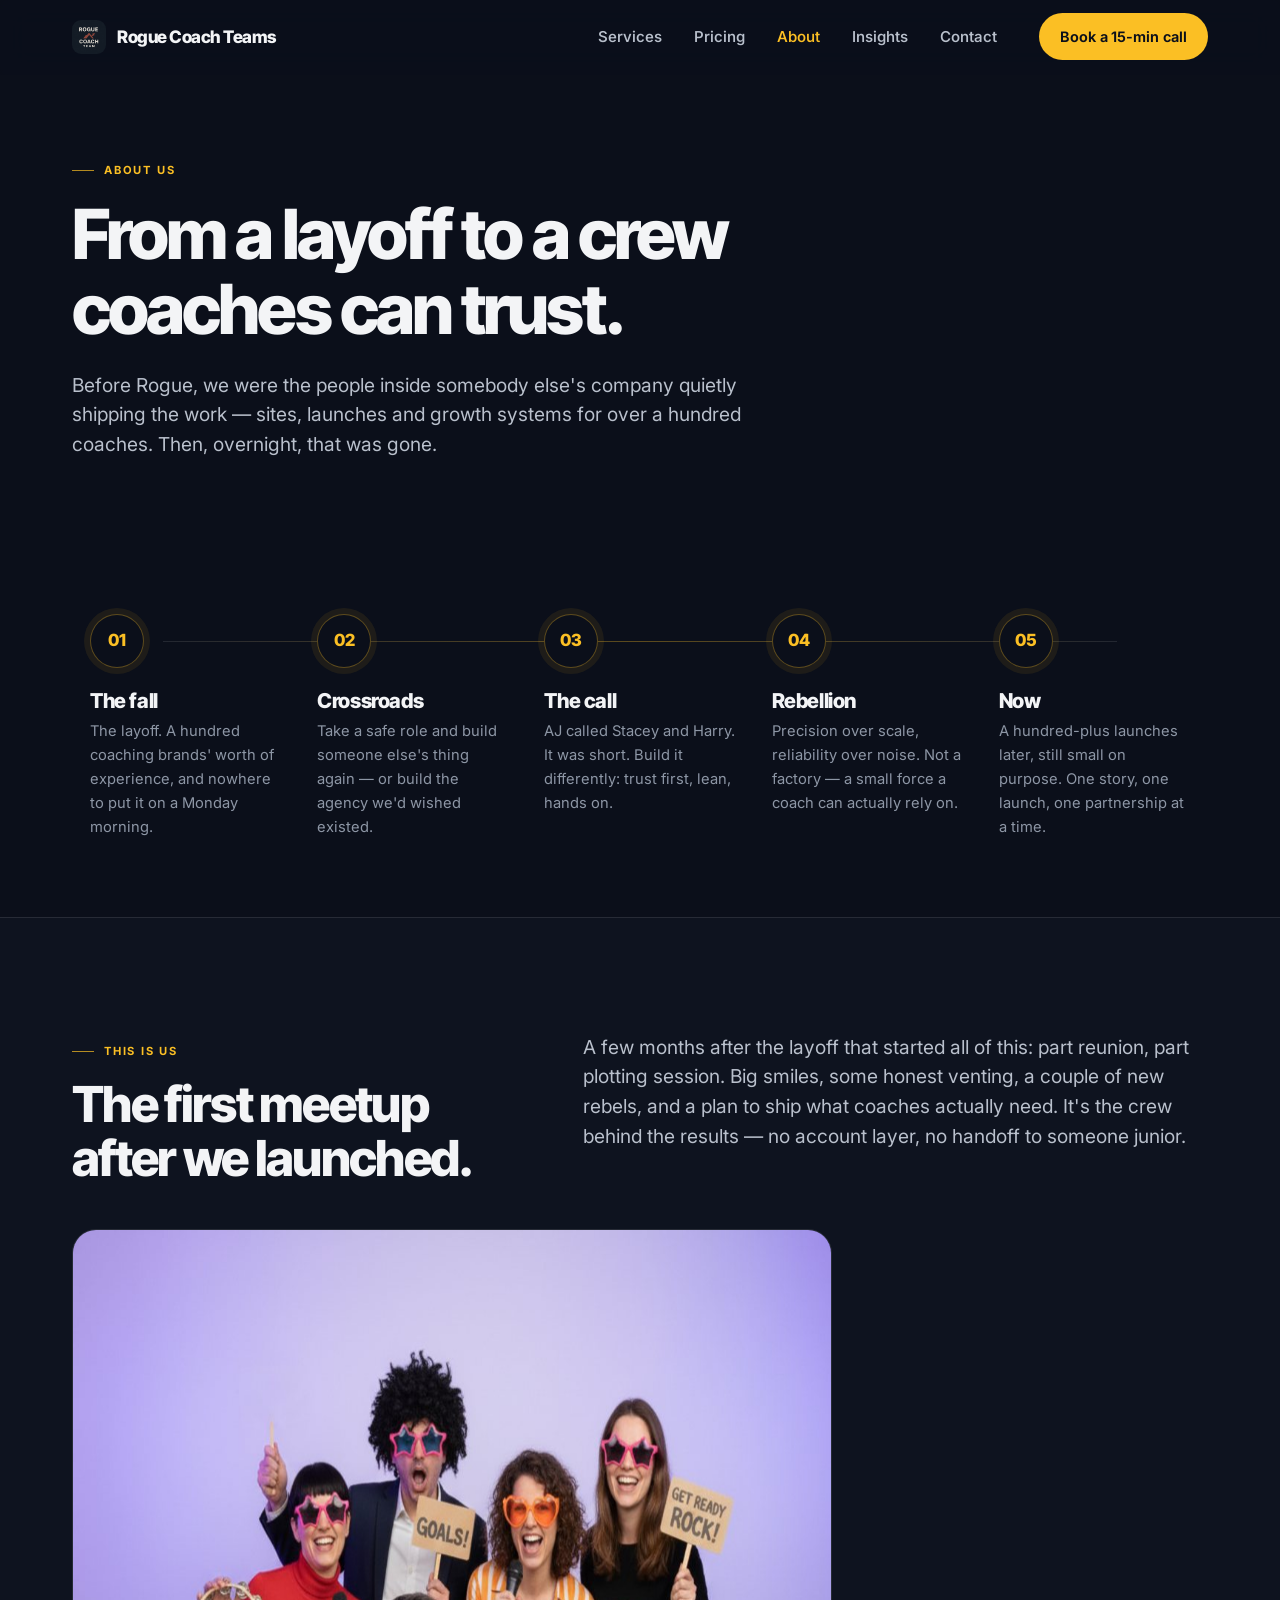
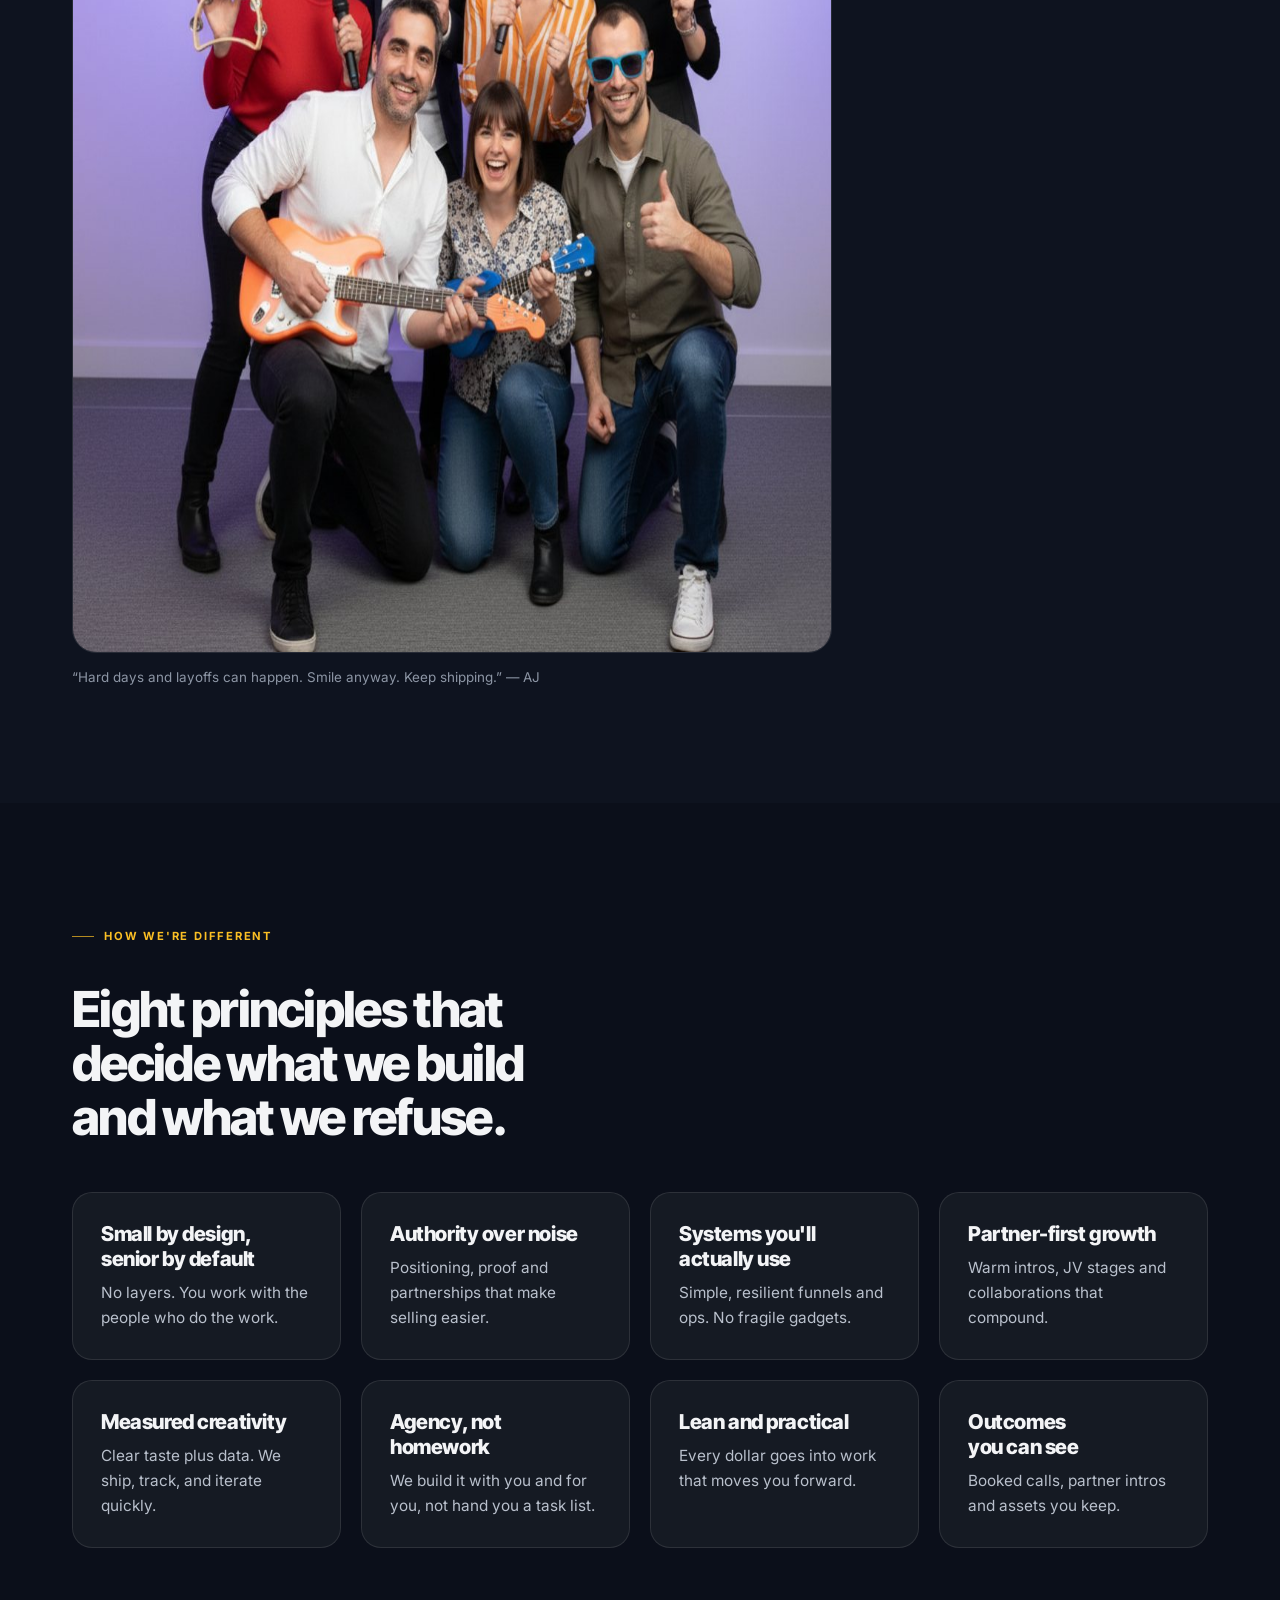
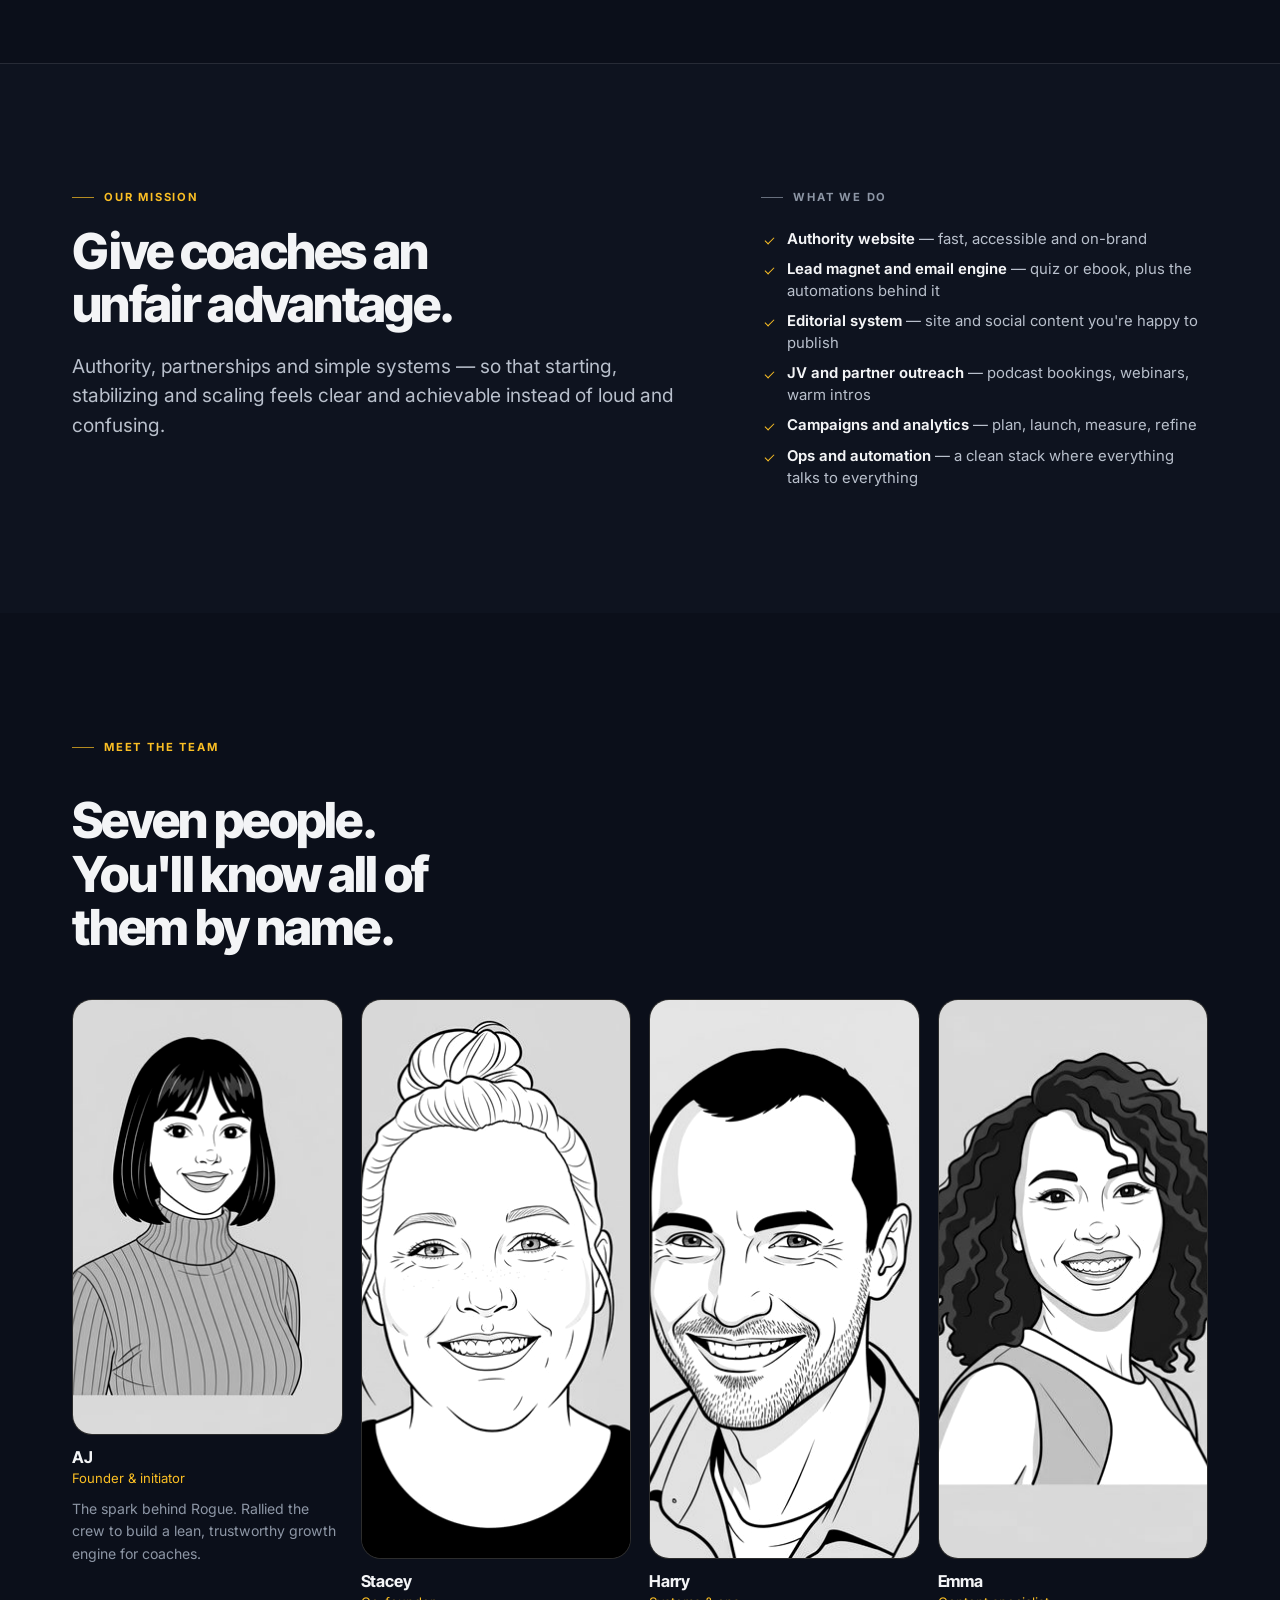
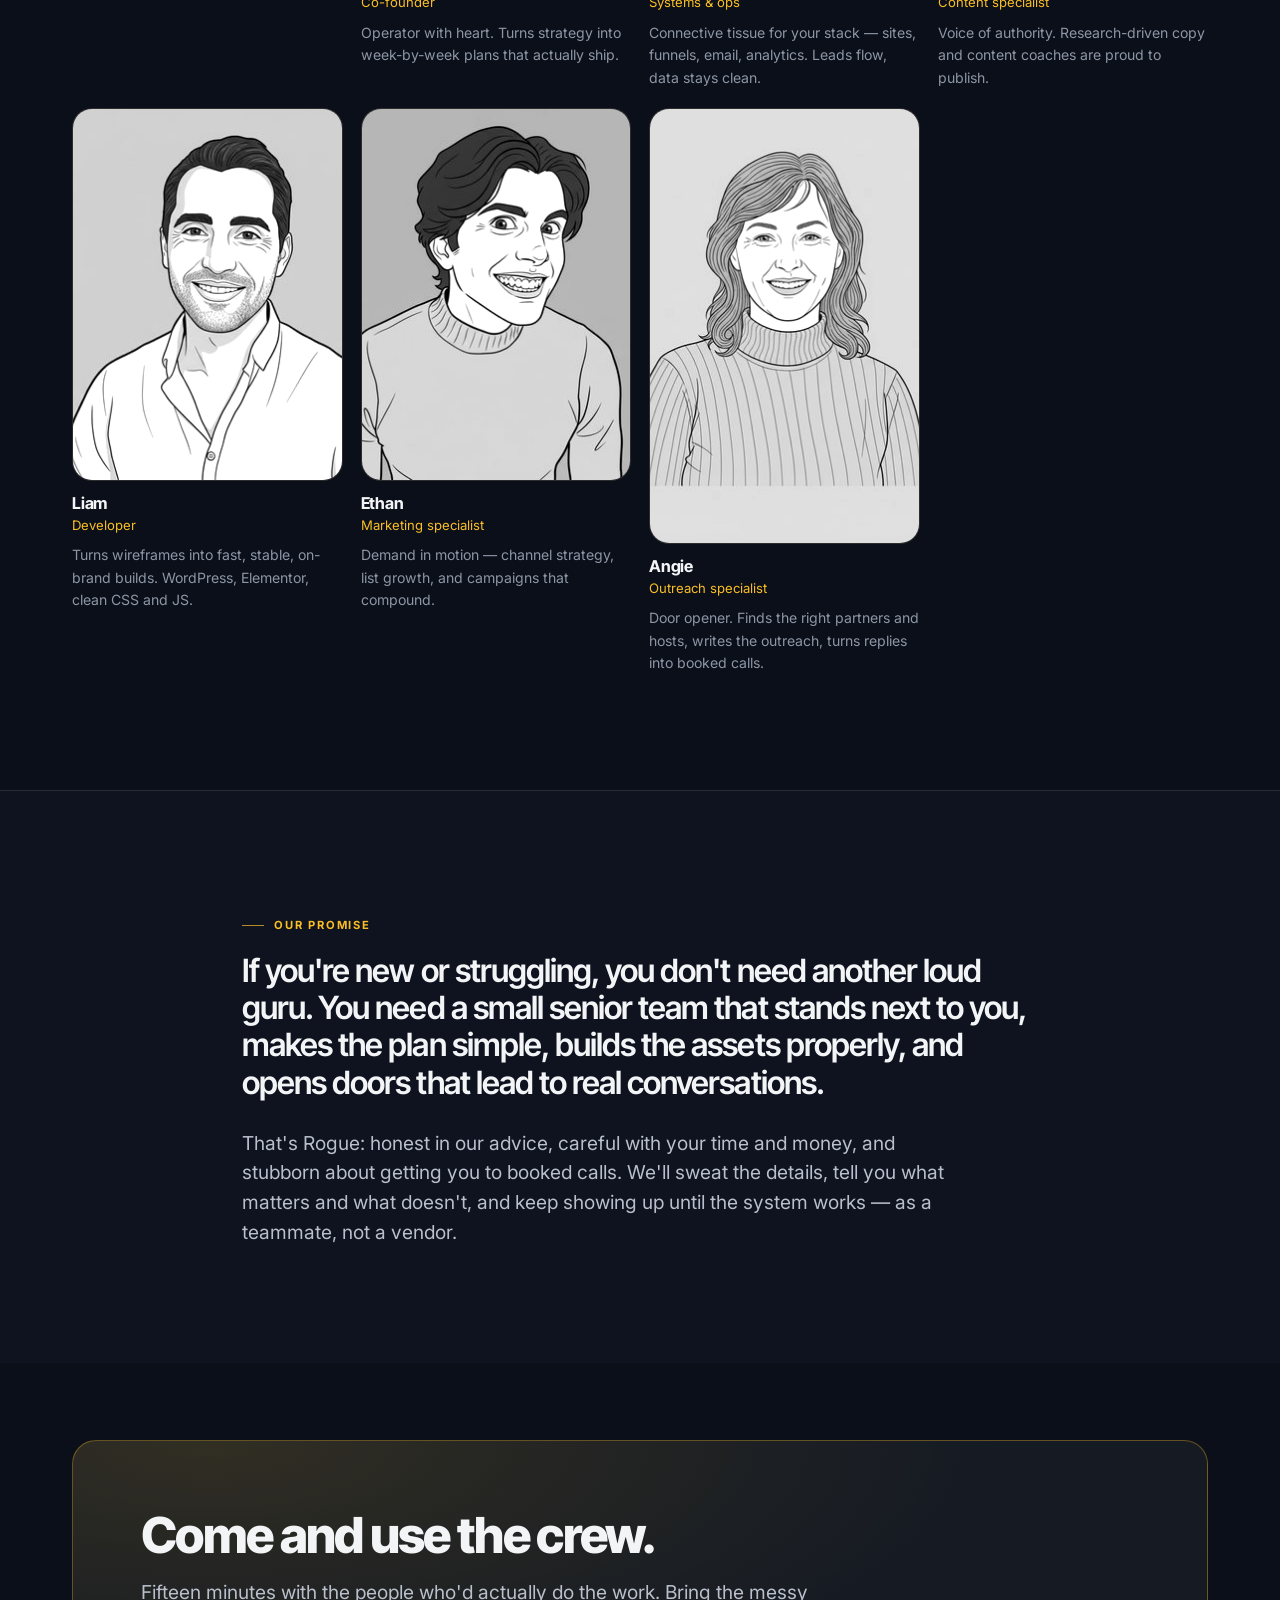
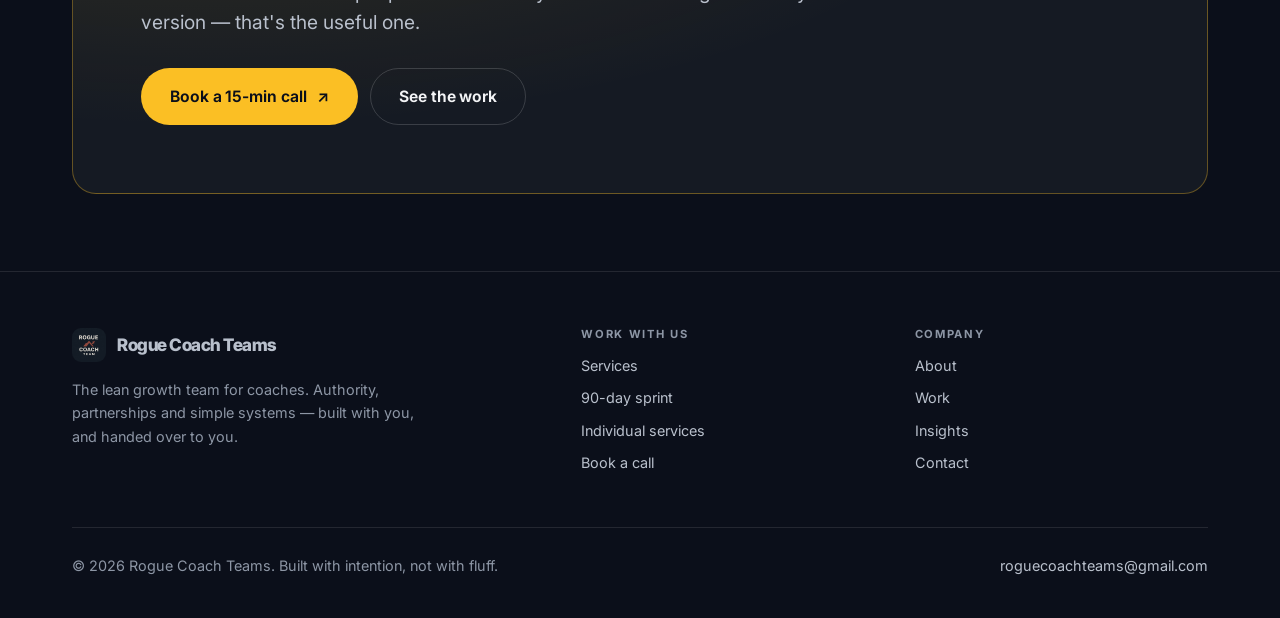
==== about.html @ 7d1ce24f "Rebuild roguecoachteams.com as a static site Hand-written HTML/CSS/vanilla JS, no build step. Follow" ====
<!doctype html>
<html lang="en">
<head>
<meta charset="utf-8">
<meta name="viewport" content="width=device-width, initial-scale=1">
<title>About — Rogue Coach Teams</title>
<meta name="description" content="A layoff, a phone call, and a decision to build the agency we wished existed: small by design, senior by default, and paid to get coaches to booked calls.">
<link rel="canonical" href="https://roguecoachteams.com/about.html">
<meta property="og:title" content="About — Rogue Coach Teams">
<meta property="og:description" content="Small by design, senior by default. The crew behind 100+ coaching brands, and why we started.">
<meta property="og:type" content="website">
<link rel="icon" href="assets/img/logo.png">
<link rel="preconnect" href="https://fonts.googleapis.com">
<link rel="preconnect" href="https://fonts.gstatic.com" crossorigin>
<link href="https://fonts.googleapis.com/css2?family=Inter+Tight:wght@600;700;800&family=Inter:wght@400;500;600;700&display=swap" rel="stylesheet">
<link rel="stylesheet" href="assets/css/site.css">
<script>
(function(d){d.className+=' js';setTimeout(function(){
  if(!document.body||!document.body.classList.contains('is-ready'))
    d.className=d.className.replace(' js','');},2500);})(document.documentElement);
</script>
</head>
<body>
<a class="skip" href="#main">Skip to content</a>

<header class="hdr">
  <div class="wrap hdr__in">
    <a class="brand" href="index.html"><img src="assets/img/logo.png" alt="" width="34" height="34">Rogue Coach Teams</a>
    <nav class="nav" aria-label="Primary">
      <a href="services.html">Services</a>
      <a href="pricing.html">Pricing</a>
      <a href="about.html">About</a>
      <a href="insights.html">Insights</a>
      <a href="contact.html">Contact</a>
    </nav>
    <a class="btn btn--sm" href="https://calendly.com/roguecoachteams/rebel-strategy-call">Book a 15-min call</a>
    <button class="burger" type="button" aria-expanded="false" aria-controls="drawer" aria-label="Menu"><span></span></button>
  </div>
</header>

<nav class="drawer" id="drawer" aria-label="Mobile">
  <a href="services.html">Services</a>
  <a href="pricing.html">Pricing</a>
  <a href="about.html">About</a>
  <a href="insights.html">Insights</a>
  <a href="contact.html">Contact</a>
  <a class="btn" href="https://calendly.com/roguecoachteams/rebel-strategy-call">Book a 15-min call</a>
</nav>

<main id="main">

  <section class="band band--tight">
    <div class="wrap">
      <p class="label lift" style="--d:60ms">About us</p>
      <h1 class="lift" style="--d:140ms;max-width:16ch">From a layoff to a crew coaches can trust.</h1>
      <p class="lede lift" style="--d:240ms;margin-top:24px">
        Before Rogue, we were the people inside somebody else's company quietly shipping the
        work — sites, launches and growth systems for over a hundred coaches. Then, overnight,
        that was gone.
      </p>
    </div>
  </section>

  <!-- The story is a real sequence, so it earns its numbering. -->
  <section class="band band--tight">
    <div class="wrap">
      <div class="engine">
        <div class="step">
          <div class="step__pin">01</div>
          <h3>The fall</h3>
          <p>The layoff. A hundred coaching brands' worth of experience, and nowhere to put it on a Monday morning.</p>
        </div>
        <div class="step">
          <div class="step__pin">02</div>
          <h3>Crossroads</h3>
          <p>Take a safe role and build someone else's thing again — or build the agency we'd wished existed.</p>
        </div>
        <div class="step">
          <div class="step__pin">03</div>
          <h3>The call</h3>
          <p>AJ called Stacey and Harry. It was short. Build it differently: trust first, lean, hands on.</p>
        </div>
        <div class="step">
          <div class="step__pin">04</div>
          <h3>Rebellion</h3>
          <p>Precision over scale, reliability over noise. Not a factory — a small force a coach can actually rely on.</p>
        </div>
        <div class="step">
          <div class="step__pin">05</div>
          <h3>Now</h3>
          <p>A hundred-plus launches later, still small on purpose. One story, one launch, one partnership at a time.</p>
        </div>
      </div>
    </div>
  </section>

  <section class="band band--alt band--edge">
    <div class="wrap">
      <div class="split split--5-7 split--top">
        <div class="rise">
          <p class="label">This is us</p>
          <h2>The first meetup after we launched.</h2>
        </div>
        <p class="lede rise" style="--d:80ms">
          A few months after the layoff that started all of this: part reunion, part plotting
          session. Big smiles, some honest venting, a couple of new rebels, and a plan to ship
          what coaches actually need. It's the crew behind the results — no account layer, no
          handoff to someone junior.
        </p>
      </div>
      <figure class="rise" style="margin:44px 0 0">
        <img src="assets/img/crew.jpg" alt="The Rogue Coach Teams crew at their first meetup, in costume and mid-laugh" loading="lazy" width="1024" height="1024" style="width:100%;max-width:760px;border-radius:var(--r-lg);border:1px solid var(--line)">
        <figcaption class="tiny" style="margin-top:14px">“Hard days and layoffs can happen. Smile anyway. Keep shipping.” — AJ</figcaption>
      </figure>
    </div>
  </section>

  <section class="band">
    <div class="wrap">
      <div class="stack" style="max-width:46ch;margin-bottom:48px">
        <p class="label">How we're different</p>
        <h2>Eight principles that decide what we build and what we refuse.</h2>
      </div>
      <div class="grid rise">
        <div class="card"><h3>Small by design, senior by default</h3><p>No layers. You work with the people who do the work.</p></div>
        <div class="card"><h3>Authority over noise</h3><p>Positioning, proof and partnerships that make selling easier.</p></div>
        <div class="card"><h3>Systems you'll actually use</h3><p>Simple, resilient funnels and ops. No fragile gadgets.</p></div>
        <div class="card"><h3>Partner-first growth</h3><p>Warm intros, JV stages and collaborations that compound.</p></div>
        <div class="card"><h3>Measured creativity</h3><p>Clear taste plus data. We ship, track, and iterate quickly.</p></div>
        <div class="card"><h3>Agency, not homework</h3><p>We build it with you and for you, not hand you a task list.</p></div>
        <div class="card"><h3>Lean and practical</h3><p>Every dollar goes into work that moves you forward.</p></div>
        <div class="card"><h3>Outcomes you can see</h3><p>Booked calls, partner intros and assets you keep.</p></div>
      </div>
    </div>
  </section>

  <section class="band band--alt band--edge">
    <div class="wrap">
      <div class="split split--7-5 split--top">
        <div class="rise">
          <p class="label">Our mission</p>
          <h2 style="margin-bottom:20px">Give coaches an unfair advantage.</h2>
          <p class="lede">
            Authority, partnerships and simple systems — so that starting, stabilizing and
            scaling feels clear and achievable instead of loud and confusing.
          </p>
        </div>
        <div class="rise" style="--d:80ms">
          <p class="label label--mute">What we do</p>
          <ul class="ticks" style="margin-top:4px">
            <li><strong>Authority website</strong> — fast, accessible and on-brand</li>
            <li><strong>Lead magnet and email engine</strong> — quiz or ebook, plus the automations behind it</li>
            <li><strong>Editorial system</strong> — site and social content you're happy to publish</li>
            <li><strong>JV and partner outreach</strong> — podcast bookings, webinars, warm intros</li>
            <li><strong>Campaigns and analytics</strong> — plan, launch, measure, refine</li>
            <li><strong>Ops and automation</strong> — a clean stack where everything talks to everything</li>
          </ul>
        </div>
      </div>
    </div>
  </section>

  <section class="band">
    <div class="wrap">
      <div class="stack" style="max-width:44ch;margin-bottom:44px">
        <p class="label">Meet the team</p>
        <h2>Seven people. You'll know all of them by name.</h2>
      </div>
      <div class="crew rise">
        <div class="person">
          <img src="assets/img/team-aj.jpg" alt="AJ" loading="lazy" width="560" height="436">
          <h4>AJ</h4><span>Founder &amp; initiator</span>
          <p>The spark behind Rogue. Rallied the crew to build a lean, trustworthy growth engine for coaches.</p>
        </div>
        <div class="person">
          <img src="assets/img/team-stacey.jpg" alt="Stacey" loading="lazy" width="560" height="560">
          <h4>Stacey</h4><span>Co-founder</span>
          <p>Operator with heart. Turns strategy into week-by-week plans that actually ship.</p>
        </div>
        <div class="person">
          <img src="assets/img/team-harry.jpg" alt="Harry" loading="lazy" width="560" height="560">
          <h4>Harry</h4><span>Systems &amp; ops</span>
          <p>Connective tissue for your stack — sites, funnels, email, analytics. Leads flow, data stays clean.</p>
        </div>
        <div class="person">
          <img src="assets/img/team-emma.jpg" alt="Emma" loading="lazy" width="560" height="560">
          <h4>Emma</h4><span>Content specialist</span>
          <p>Voice of authority. Research-driven copy and content coaches are proud to publish.</p>
        </div>
        <div class="person">
          <img src="assets/img/team-liam.jpg" alt="Liam" loading="lazy" width="560" height="373">
          <h4>Liam</h4><span>Developer</span>
          <p>Turns wireframes into fast, stable, on-brand builds. WordPress, Elementor, clean CSS and JS.</p>
        </div>
        <div class="person">
          <img src="assets/img/team-ethan.jpg" alt="Ethan" loading="lazy" width="560" height="373">
          <h4>Ethan</h4><span>Marketing specialist</span>
          <p>Demand in motion — channel strategy, list growth, and campaigns that compound.</p>
        </div>
        <div class="person">
          <img src="assets/img/team-angie.jpg" alt="Angie" loading="lazy" width="560" height="436">
          <h4>Angie</h4><span>Outreach specialist</span>
          <p>Door opener. Finds the right partners and hosts, writes the outreach, turns replies into booked calls.</p>
        </div>
      </div>
    </div>
  </section>

  <section class="band band--alt band--edge">
    <div class="wrap wrap--narrow">
      <p class="label">Our promise</p>
      <p class="pull" style="font-size:clamp(1.4rem,2.6vw,2rem);font-weight:600">
        If you're new or struggling, you don't need another loud guru. You need a small senior
        team that stands next to you, makes the plan simple, builds the assets properly, and
        opens doors that lead to real conversations.
      </p>
      <p class="lede" style="margin-top:28px">
        That's Rogue: honest in our advice, careful with your time and money, and stubborn
        about getting you to booked calls. We'll sweat the details, tell you what matters and
        what doesn't, and keep showing up until the system works — as a teammate, not a vendor.
      </p>
    </div>
  </section>

  <section class="band band--tight">
    <div class="wrap">
      <div class="finale rise">
        <h2>Come and use the crew.</h2>
        <p class="lede">Fifteen minutes with the people who'd actually do the work. Bring the messy version — that's the useful one.</p>
        <div class="hero__cta">
          <a class="btn" href="https://calendly.com/roguecoachteams/rebel-strategy-call">Book a 15-min call <span class="arw" aria-hidden="true">↗</span></a>
          <a class="btn btn--ghost" href="index.html#work">See the work</a>
        </div>
      </div>
    </div>
  </section>

</main>

<footer class="ftr">
  <div class="wrap">
    <div class="ftr__grid">
      <div>
        <a class="brand" href="index.html" style="margin-bottom:16px"><img src="assets/img/logo.png" alt="" width="34" height="34">Rogue Coach Teams</a>
        <p style="max-width:38ch">The lean growth team for coaches. Authority, partnerships and simple systems — built with you, and handed over to you.</p>
      </div>
      <div>
        <h4>Work with us</h4>
        <ul>
          <li><a href="services.html">Services</a></li>
          <li><a href="sprint.html">90-day sprint</a></li>
          <li><a href="pricing.html">Individual services</a></li>
          <li><a href="https://calendly.com/roguecoachteams/rebel-strategy-call">Book a call</a></li>
        </ul>
      </div>
      <div>
        <h4>Company</h4>
        <ul>
          <li><a href="about.html">About</a></li>
          <li><a href="index.html#work">Work</a></li>
          <li><a href="insights.html">Insights</a></li>
          <li><a href="contact.html">Contact</a></li>
        </ul>
      </div>
    </div>
    <div class="ftr__base">
      <span>© 2026 Rogue Coach Teams. Built with intention, not with fluff.</span>
      <a href="mailto:roguecoachteams@gmail.com">roguecoachteams@gmail.com</a>
    </div>
  </div>
</footer>

<script src="assets/js/site.js"></script>
</body>
</html>
---- assets/css/site.css ----
/* ==========================================================================
   Rogue Coach Teams — site.css
   Palette, type and component rules follow Rogue Coach Teams Brand
   Guidelines v1.0 (Midnight/Graphite surfaces, Gold 500 accent, Inter,
   pill buttons, 20-24px radii, soft gold glow instead of hard shadows).

   Section order in this file:
     1. Tokens
     2. Reset + base
     3. Typography
     4. Layout primitives
     5. Buttons + links
     6. Header / nav
     7. Signal line (signature element)
     8. Hero
     9. Sections + components
    10. Footer
    11. Motion
    12. Media queries  <-- always last, so they win
   ========================================================================== */

/* ------------------------------------------------------------------ 1. Tokens */
:root {
  --ink: #0b0f1a;          /* Midnight 900 — base surface */
  --ink-2: #0e131f;        /* alternating band */
  --panel: #151a23;        /* Graphite 800 — cards */
  --panel-2: #1b212d;      /* raised card */
  --gold: #fbbf24;         /* Gold 500 — accent + primary CTA */
  --gold-deep: #e6a400;    /* Gold 600 */
  --paper: #f3f4f6;        /* Slate 100 — near-white text */
  --mute: #b9c0cc;         /* secondary text */
  --faint: #8d96a5;        /* tertiary text, still AA on Midnight */
  --line: rgba(255, 255, 255, 0.10);
  --line-2: rgba(255, 255, 255, 0.16);
  --gold-line: rgba(251, 191, 36, 0.34);
  --gold-wash: rgba(251, 191, 36, 0.08);
  --success: #22c55e;

  --r-sm: 12px;
  --r: 20px;
  --r-lg: 24px;
  --r-pill: 999px;

  --maxw: 1200px;
  --gut: 32px;

  --display: "Inter Tight", "Inter", system-ui, -apple-system, "Segoe UI", sans-serif;
  --body: "Inter", system-ui, -apple-system, "Segoe UI", Arial, sans-serif;

  --ease: cubic-bezier(0.22, 1, 0.36, 1);
  --ease-soft: cubic-bezier(0.4, 0, 0.2, 1);
  --glow: 0 0 0 1px var(--line), 0 24px 60px -30px rgba(251, 191, 36, 0.30);
}

/* ------------------------------------------------------- 2. Reset + base */
*,
*::before,
*::after { box-sizing: border-box; }

html {
  scroll-behavior: smooth;
  /* header is 74px; keep anchored sections clear of it */
  scroll-padding-top: 96px;
  background: var(--ink);
  -webkit-text-size-adjust: 100%;
}

body {
  margin: 0;
  background: var(--ink);
  color: var(--paper);
  font-family: var(--body);
  font-size: 17px;
  line-height: 1.62;
  font-weight: 400;
  overflow-x: hidden;
  -webkit-font-smoothing: antialiased;
  -moz-osx-font-smoothing: grayscale;
}

img,
video { max-width: 100%; display: block; }

[hidden] { display: none !important; }

::selection {
  background: var(--gold);
  color: var(--ink);
}

:focus-visible {
  outline: 3px solid var(--gold);
  outline-offset: 3px;
  border-radius: 4px;
}

.skip {
  position: absolute;
  left: -9999px;
  top: 0;
  z-index: 200;
  background: var(--gold);
  color: var(--ink);
  padding: 12px 20px;
  font-weight: 700;
  border-radius: 0 0 var(--r-sm) 0;
}
.skip:focus { left: 0; }

.sr-only {
  position: absolute;
  width: 1px;
  height: 1px;
  padding: 0;
  margin: -1px;
  overflow: hidden;
  clip: rect(0 0 0 0);
  white-space: nowrap;
  border: 0;
}

/* -------------------------------------------------------- 3. Typography */
h1, h2, h3, h4 {
  font-family: var(--display);
  margin: 0;
  font-weight: 800;
  line-height: 1.08;
  letter-spacing: -0.03em;
  text-wrap: balance;
}

h1 { font-size: clamp(2.5rem, 5.4vw, 4.35rem); letter-spacing: -0.042em; }
h2 { font-size: clamp(2rem, 4vw, 3.1rem); letter-spacing: -0.034em; }
h3 { font-size: clamp(1.15rem, 1.6vw, 1.4rem); letter-spacing: -0.02em; line-height: 1.22; }
h4 { font-size: 1.02rem; letter-spacing: -0.012em; font-weight: 700; }

p { margin: 0 0 1.15em; }
p:last-child { margin-bottom: 0; }

a { color: inherit; }

strong { font-weight: 650; color: var(--paper); }

/* Small caps utility label. Used for section kickers and data labels only —
   never as decoration above every single heading. */
.label {
  font-family: var(--body);
  font-size: 0.7rem;
  font-weight: 700;
  letter-spacing: 0.16em;
  text-transform: uppercase;
  color: var(--gold);
  display: inline-flex;
  align-items: center;
  gap: 10px;
  margin: 0 0 18px;
}
.label::before {
  content: "";
  width: 22px;
  height: 1px;
  background: var(--gold);
  opacity: 0.7;
}
.label--plain::before { display: none; }
.label--mute { color: var(--faint); }
.label--mute::before { background: var(--faint); }

.lede {
  font-size: clamp(1.05rem, 1.5vw, 1.22rem);
  color: var(--mute);
  line-height: 1.55;
  max-width: 60ch;
}

.tiny {
  font-size: 0.84rem;
  color: var(--faint);
  line-height: 1.5;
}

.gold { color: var(--gold); }

/* --------------------------------------------------- 4. Layout primitives */
.wrap {
  width: 100%;
  max-width: var(--maxw);
  margin-inline: auto;
  padding-inline: var(--gut);
}
.wrap--narrow { max-width: 860px; }

.band { padding-block: clamp(72px, 9vw, 128px); position: relative; }
.band--tight { padding-block: clamp(56px, 6vw, 88px); }
.band--alt { background: var(--ink-2); }
.band--edge { border-top: 1px solid var(--line); }

/* Deliberately uneven splits — an even 50/50 everywhere is the tell. */
.split {
  display: grid;
  gap: clamp(32px, 5vw, 72px);
  align-items: center;
}
.split--7-5 { grid-template-columns: 1.4fr 1fr; }
.split--5-7 { grid-template-columns: 1fr 1.4fr; }
.split--top { align-items: start; }

.stack > * + * { margin-top: 20px; }
.stack--lg > * + * { margin-top: 32px; }

.rule {
  height: 1px;
  background: var(--line);
  border: 0;
  margin: 0;
}

/* -------------------------------------------------- 5. Buttons and links */
.btn {
  --btn-bg: var(--gold);
  --btn-fg: var(--ink);
  display: inline-flex;
  align-items: center;
  justify-content: center;
  gap: 10px;
  padding: 15px 28px;
  border-radius: var(--r-pill);
  background: var(--btn-bg);
  color: var(--btn-fg);
  font-family: var(--body);
  font-size: 0.98rem;
  font-weight: 650;
  letter-spacing: -0.005em;
  text-decoration: none;
  border: 1px solid transparent;
  cursor: pointer;
  white-space: nowrap;
  transition: transform 0.35s var(--ease), box-shadow 0.35s var(--ease),
              background-color 0.25s var(--ease-soft), color 0.25s var(--ease-soft);
  will-change: transform;
}

.btn:hover {
  transform: translateY(-2px);
  box-shadow: 0 14px 34px -14px rgba(251, 191, 36, 0.65);
}
.btn:active { transform: translateY(0); }

.btn--ghost {
  --btn-bg: transparent;
  --btn-fg: var(--paper);
  border-color: var(--line-2);
}
.btn--ghost:hover {
  --btn-fg: var(--gold);
  border-color: var(--gold-line);
  box-shadow: 0 14px 34px -18px rgba(251, 191, 36, 0.4);
}

.btn--sm { padding: 11px 20px; font-size: 0.9rem; }
.btn--wide { width: 100%; }

.btn .arw { transition: transform 0.35s var(--ease); }
.btn:hover .arw { transform: translate(3px, -3px); }

/* Quiet inline link with a gold underline that draws on hover */
.tlink {
  display: inline-flex;
  align-items: center;
  gap: 8px;
  color: var(--paper);
  text-decoration: none;
  font-weight: 600;
  padding-bottom: 3px;
  background-image: linear-gradient(var(--gold), var(--gold));
  background-repeat: no-repeat;
  background-position: 0 100%;
  background-size: 0% 2px;
  transition: background-size 0.4s var(--ease), color 0.3s var(--ease-soft);
}
.tlink:hover,
.tlink:focus-visible {
  color: var(--gold);
  background-size: 100% 2px;
}

/* ------------------------------------------------------- 6. Header / nav */
.hdr {
  position: sticky;
  top: 0;
  z-index: 90;
  background: rgba(11, 15, 26, 0.78);
  border-bottom: 1px solid transparent;
  transition: background-color 0.3s var(--ease-soft), border-color 0.3s var(--ease-soft);
}
/* backdrop-filter creates a containing block for fixed children, so the
   mobile drawer is a sibling of .hdr, never a descendant. */
@supports (backdrop-filter: blur(14px)) or (-webkit-backdrop-filter: blur(14px)) {
  .hdr {
    backdrop-filter: blur(14px) saturate(140%);
    -webkit-backdrop-filter: blur(14px) saturate(140%);
  }
}
.hdr.is-stuck {
  background: rgba(11, 15, 26, 0.94);
  border-bottom-color: var(--line);
}

.hdr__in {
  height: 74px;
  display: flex;
  align-items: center;
  gap: 28px;
}

.brand {
  display: inline-flex;
  align-items: center;
  gap: 11px;
  text-decoration: none;
  font-family: var(--display);
  font-weight: 800;
  font-size: 1.08rem;
  letter-spacing: -0.028em;
  color: var(--paper);
  margin-right: auto;
}
.brand img { width: 34px; height: 34px; border-radius: 9px; }

.nav { display: flex; align-items: center; gap: 4px; }
.nav a {
  position: relative;
  padding: 9px 14px;
  border-radius: var(--r-pill);
  text-decoration: none;
  font-size: 0.94rem;
  font-weight: 550;
  color: var(--mute);
  transition: color 0.25s var(--ease-soft), background-color 0.25s var(--ease-soft);
}
.nav a:hover { color: var(--paper); background: rgba(255, 255, 255, 0.05); }
.nav a[aria-current="page"] { color: var(--gold); }

.burger {
  display: none;
  width: 44px;
  height: 44px;
  border: 1px solid var(--line-2);
  border-radius: var(--r-sm);
  background: transparent;
  cursor: pointer;
  padding: 0;
  align-items: center;
  justify-content: center;
}
.burger span {
  display: block;
  width: 18px;
  height: 1.5px;
  background: var(--paper);
  position: relative;
  transition: transform 0.3s var(--ease), opacity 0.2s linear;
}
.burger span::before,
.burger span::after {
  content: "";
  position: absolute;
  left: 0;
  width: 18px;
  height: 1.5px;
  background: var(--paper);
  transition: transform 0.3s var(--ease);
}
.burger span::before { top: -6px; }
.burger span::after { top: 6px; }
.burger[aria-expanded="true"] span { background: transparent; }
.burger[aria-expanded="true"] span::before { transform: translateY(6px) rotate(45deg); }
.burger[aria-expanded="true"] span::after { transform: translateY(-6px) rotate(-45deg); }

.drawer {
  position: fixed;
  inset: 74px 0 auto 0;
  background: var(--ink);
  border-bottom: 1px solid var(--line);
  padding: 12px var(--gut) 28px;
  z-index: 89;
  display: none;
  flex-direction: column;
  gap: 2px;
}
.drawer.is-open { display: flex; }
.drawer a {
  padding: 15px 4px;
  text-decoration: none;
  font-family: var(--display);
  font-size: 1.35rem;
  font-weight: 700;
  letter-spacing: -0.025em;
  border-bottom: 1px solid var(--line);
}
.drawer .btn { margin-top: 20px; }

/* ------------------------------- 7. Signal line — the signature element */
/* A coach's visibility over time: flat and silent on the left, finding a
   rhythm, then climbing. It draws itself once, in the hero and again as a
   divider before the closing CTA. Nothing else on the page animates a path. */
.signal { display: block; width: 100%; height: auto; overflow: visible; }
.signal__path {
  fill: none;
  stroke: var(--gold);
  stroke-width: 2;
  stroke-linecap: round;
  stroke-linejoin: round;
}
.signal__flat {
  fill: none;
  stroke: var(--faint);
  stroke-width: 1.5;
  stroke-linecap: round;
  stroke-dasharray: 3 7;
  opacity: 0.55;
}
.signal__dot {
  fill: var(--gold);
  opacity: 0;
  transform-box: fill-box;
  transform-origin: center;
}
.signal__caps {
  display: flex;
  justify-content: space-between;
  gap: 16px;
  margin-top: 10px;
  font-size: 0.7rem;
  font-weight: 700;
  letter-spacing: 0.16em;
  text-transform: uppercase;
  color: var(--faint);
}
.signal__caps .gold { color: var(--gold); }
.signal__cap {
  font-family: var(--body);
  font-size: 11px;
  font-weight: 700;
  letter-spacing: 0.15em;
  text-transform: uppercase;
  fill: var(--faint);
}
.signal__cap--gold { fill: var(--gold); }

/* Draw-on. .is-live is added by JS when the element scrolls into view. */
.signal__path {
  stroke-dasharray: var(--len, 1200);
  stroke-dashoffset: var(--len, 1200);
}
.signal.is-live .signal__path {
  animation: draw 1.9s var(--ease) forwards;
}
.signal.is-live .signal__dot {
  animation: pop 0.5s var(--ease) 1.6s forwards;
}
@keyframes draw { to { stroke-dashoffset: 0; } }
@keyframes pop {
  from { opacity: 0; transform: scale(0.2); }
  to   { opacity: 1; transform: scale(1); }
}

/* ------------------------------------------------------------- 8. Hero */
.hero {
  position: relative;
  padding-top: clamp(56px, 8vw, 104px);
  padding-bottom: 0;
  overflow: hidden;
}
/* one soft gold bloom, low and off-centre — not a centred radial wash */
.hero::before {
  content: "";
  position: absolute;
  top: -10%;
  left: 52%;
  width: 900px;
  height: 900px;
  background: radial-gradient(circle, rgba(251, 191, 36, 0.10) 0%, transparent 62%);
  pointer-events: none;
  z-index: 0;
}
.hero .wrap { position: relative; z-index: 1; }

.hero__grid {
  display: grid;
  grid-template-columns: 1.25fr 0.95fr;
  gap: clamp(32px, 5vw, 64px);
  align-items: end;
}

.hero h1 { margin-bottom: 22px; }
.hero h1 .quiet {
  color: var(--faint);
  display: block;
}

.hero__lede { max-width: 46ch; margin-bottom: 30px; }

.hero__cta {
  display: flex;
  flex-wrap: wrap;
  gap: 12px;
  align-items: center;
}

.hero__signal {
  margin-top: clamp(44px, 6vw, 76px);
  padding-bottom: clamp(40px, 5vw, 64px);
}

/* Metric row — mono-ish numerals, hairline separators, no card chrome */
.metrics {
  display: grid;
  grid-template-columns: repeat(3, minmax(0, 1fr));
  gap: 0;
  border-top: 1px solid var(--line);
}
.metric {
  padding: 22px 26px 22px 0;
  border-right: 1px solid var(--line);
}
.metric:last-child { border-right: 0; }
.metric__n {
  font-family: var(--display);
  font-size: clamp(1.9rem, 3vw, 2.5rem);
  font-weight: 800;
  letter-spacing: -0.035em;
  line-height: 1;
  color: var(--paper);
  font-variant-numeric: tabular-nums;
}
.metric__l {
  margin-top: 8px;
  font-size: 0.86rem;
  color: var(--faint);
  line-height: 1.4;
}

/* ------------------------------------------- 9. Sections and components */

/* --- Video card (Maria) --- */
.vidcard {
  position: relative;
  border-radius: var(--r-lg);
  overflow: hidden;
  background: var(--panel);
  border: 1px solid var(--line);
  box-shadow: var(--glow);
}
.vidcard video,
.vidcard img { width: 100%; aspect-ratio: 16 / 9; object-fit: cover; }
.vidcard__play {
  position: absolute;
  inset: 0;
  display: grid;
  place-items: center;
  background: linear-gradient(to top, rgba(11, 15, 26, 0.72), rgba(11, 15, 26, 0.12));
  border: 0;
  cursor: pointer;
  color: var(--paper);
  font-family: var(--body);
  padding: 0;
  transition: background-color 0.3s var(--ease-soft);
}
.vidcard__play:hover { background: rgba(11, 15, 26, 0.42); }
.vidcard__ring {
  width: 74px;
  height: 74px;
  border-radius: 50%;
  background: var(--gold);
  color: var(--ink);
  display: grid;
  place-items: center;
  transition: transform 0.4s var(--ease);
  box-shadow: 0 12px 40px -12px rgba(251, 191, 36, 0.8);
}
.vidcard__play:hover .vidcard__ring { transform: scale(1.08); }
.vidcard__meta {
  position: absolute;
  left: 0;
  right: 0;
  bottom: 0;
  padding: 18px 22px;
  display: flex;
  align-items: baseline;
  gap: 10px;
  flex-wrap: wrap;
  pointer-events: none;
}
.vidcard__who { font-weight: 700; font-size: 0.98rem; }
.vidcard__what { font-size: 0.86rem; color: var(--mute); }

/* --- Pull quote --- */
.pull {
  font-family: var(--display);
  font-size: clamp(1.7rem, 3.4vw, 2.7rem);
  font-weight: 700;
  line-height: 1.16;
  letter-spacing: -0.03em;
  margin: 0;
  text-wrap: pretty;
}
.pull em {
  font-style: normal;
  color: var(--gold);
}
.pull__by {
  margin-top: 26px;
  display: flex;
  align-items: center;
  gap: 12px;
  font-size: 0.92rem;
  color: var(--faint);
}
.pull__by b { color: var(--paper); font-weight: 650; }

/* --- Cards --- */
.card {
  background: var(--panel);
  border: 1px solid var(--line);
  border-radius: var(--r);
  padding: 28px;
  transition: transform 0.4s var(--ease), border-color 0.3s var(--ease-soft),
              box-shadow 0.4s var(--ease);
}
.card:hover {
  transform: translateY(-4px);
  border-color: var(--gold-line);
  box-shadow: 0 30px 60px -40px rgba(251, 191, 36, 0.55);
}
.card h3 { margin-bottom: 10px; }
.card p { color: var(--mute); font-size: 0.96rem; }

.grid {
  display: grid;
  gap: 20px;
  grid-template-columns: repeat(auto-fit, minmax(260px, 1fr));
}
.grid--2 { grid-template-columns: repeat(2, minmax(0, 1fr)); }
.grid--4 { grid-template-columns: repeat(4, minmax(0, 1fr)); }

/* --- The engine: a real sequence, so it is numbered and connected --- */
.engine {
  display: grid;
  grid-template-columns: repeat(5, minmax(0, 1fr));
  gap: 0;
  counter-reset: step;
  position: relative;
}
.engine::before {
  content: "";
  position: absolute;
  top: 27px;
  left: 8%;
  right: 8%;
  height: 1px;
  background: linear-gradient(90deg, var(--line), var(--gold-line), var(--line));
}
.step {
  position: relative;
  padding: 0 18px;
  counter-increment: step;
}
.step__pin {
  width: 54px;
  height: 54px;
  border-radius: 50%;
  background: var(--ink);
  border: 1px solid var(--line-2);
  display: grid;
  place-items: center;
  font-family: var(--display);
  font-weight: 800;
  font-size: 1.05rem;
  color: var(--faint);
  position: relative;
  z-index: 1;
  transition: border-color 0.35s var(--ease-soft), color 0.35s var(--ease-soft),
              box-shadow 0.35s var(--ease);
}
.step:hover .step__pin,
.step.is-in .step__pin {
  color: var(--gold);
  border-color: var(--gold-line);
  box-shadow: 0 0 0 6px var(--gold-wash);
}
.step h3 { margin: 20px 0 8px; }
.step p { color: var(--faint); font-size: 0.92rem; }

/* --- Work mosaic: real client sites, deliberately uneven --- */
.mosaic {
  display: grid;
  grid-template-columns: repeat(6, 1fr);
  gap: 18px;
}
.shot {
  position: relative;
  border-radius: var(--r);
  overflow: hidden;
  border: 1px solid var(--line);
  background: var(--panel);
  transition: transform 0.5s var(--ease), border-color 0.35s var(--ease-soft);
}
.shot:hover { transform: translateY(-5px); border-color: var(--gold-line); }
.shot img {
  width: 100%;
  height: 100%;
  object-fit: cover;
  object-position: top center;
  transition: transform 0.7s var(--ease);
}
.shot:hover img { transform: scale(1.03); }
.shot--a { grid-column: span 4; aspect-ratio: 16 / 10; }
.shot--b { grid-column: span 2; aspect-ratio: 3 / 4; }
.shot--c { grid-column: span 2; aspect-ratio: 4 / 3; }
.shot--d { grid-column: span 2; aspect-ratio: 4 / 3; }
.shot--e { grid-column: span 2; aspect-ratio: 4 / 3; }
.shot__tag {
  position: absolute;
  left: 14px;
  bottom: 14px;
  background: rgba(11, 15, 26, 0.84);
  border: 1px solid var(--line);
  border-radius: var(--r-pill);
  padding: 6px 14px;
  font-size: 0.78rem;
  font-weight: 600;
  letter-spacing: 0.01em;
}

/* --- Before / after --- */
.ba { display: grid; grid-template-columns: 1fr 1fr; gap: 18px; }
.ba figure { margin: 0; }
/* Both sources are full-page screenshots of very different heights, so the
   frames are fixed and the crop is pinned to the top of each page. */
.ba img {
  width: 100%;
  border-radius: var(--r-sm);
  border: 1px solid var(--line);
  aspect-ratio: 3 / 4;
  object-fit: cover;
  object-position: top center;
}
.ba figcaption {
  margin-top: 10px;
  font-size: 0.78rem;
  font-weight: 700;
  letter-spacing: 0.14em;
  text-transform: uppercase;
  color: var(--faint);
}
.ba figure:last-child figcaption { color: var(--gold); }

/* --- Pricing --- */
.tiers {
  display: grid;
  grid-template-columns: repeat(3, minmax(0, 1fr));
  gap: 20px;
  align-items: start;
}
.tier {
  background: var(--panel);
  border: 1px solid var(--line);
  border-radius: var(--r-lg);
  padding: 32px 28px;
  display: flex;
  flex-direction: column;
  height: 100%;
  transition: transform 0.4s var(--ease), border-color 0.3s var(--ease-soft),
              box-shadow 0.4s var(--ease);
}
.tier:hover { transform: translateY(-4px); box-shadow: 0 30px 70px -45px rgba(251, 191, 36, 0.5); }
.tier--feat {
  background: var(--panel-2);
  border-color: var(--gold-line);
  box-shadow: 0 30px 80px -50px rgba(251, 191, 36, 0.75);
}
.tier__top {
  display: flex;
  align-items: baseline;
  justify-content: space-between;
  gap: 12px;
  margin-bottom: 4px;
}
.tier__flag {
  font-size: 0.68rem;
  font-weight: 700;
  letter-spacing: 0.14em;
  text-transform: uppercase;
  color: var(--ink);
  background: var(--gold);
  padding: 5px 11px;
  border-radius: var(--r-pill);
}
.tier__sub { color: var(--faint); font-size: 0.92rem; margin: 6px 0 22px; }
.tier__price {
  font-family: var(--display);
  font-size: 2.9rem;
  font-weight: 800;
  letter-spacing: -0.04em;
  line-height: 1;
  font-variant-numeric: tabular-nums;
}
.tier__per { font-size: 0.88rem; color: var(--faint); margin: 8px 0 26px; }
.tier__group { margin-bottom: 20px; }
.tier__group h4 {
  font-family: var(--body);
  font-size: 0.7rem;
  font-weight: 700;
  letter-spacing: 0.15em;
  text-transform: uppercase;
  color: var(--gold);
  margin-bottom: 10px;
}
.ticks { list-style: none; margin: 0; padding: 0; }
.ticks li {
  position: relative;
  padding-left: 26px;
  margin-bottom: 9px;
  font-size: 0.93rem;
  color: var(--mute);
  line-height: 1.45;
}
.ticks li::before {
  content: "";
  position: absolute;
  left: 4px;
  top: 8px;
  width: 9px;
  height: 5px;
  border-left: 1.6px solid var(--gold);
  border-bottom: 1.6px solid var(--gold);
  transform: rotate(-45deg);
}
.tier .btn { margin-top: auto; }
.tier__note { margin-top: 12px; text-align: center; font-size: 0.78rem; color: var(--faint); }

/* --- Service catalogue (individual pricing) --- */
.filters {
  display: flex;
  flex-wrap: wrap;
  gap: 8px;
  margin-bottom: 32px;
}
.chip {
  border: 1px solid var(--line-2);
  background: transparent;
  color: var(--mute);
  padding: 9px 18px;
  border-radius: var(--r-pill);
  font-family: var(--body);
  font-size: 0.9rem;
  font-weight: 600;
  cursor: pointer;
  transition: color 0.25s var(--ease-soft), border-color 0.25s var(--ease-soft),
              background-color 0.25s var(--ease-soft);
}
.chip:hover { color: var(--paper); border-color: var(--line-2); }
.chip[aria-pressed="true"] {
  background: var(--gold);
  border-color: var(--gold);
  color: var(--ink);
}

.svc {
  background: var(--panel);
  border: 1px solid var(--line);
  border-radius: var(--r);
  padding: 26px;
  display: flex;
  flex-direction: column;
  transition: transform 0.4s var(--ease), border-color 0.3s var(--ease-soft),
              box-shadow 0.4s var(--ease), opacity 0.3s var(--ease-soft);
}
.svc:hover {
  transform: translateY(-4px);
  border-color: var(--gold-line);
  box-shadow: 0 30px 60px -42px rgba(251, 191, 36, 0.55);
}
.svc__top {
  display: flex;
  align-items: center;
  justify-content: space-between;
  gap: 12px;
  margin-bottom: 14px;
}
.svc__kind {
  font-size: 0.68rem;
  font-weight: 700;
  letter-spacing: 0.15em;
  text-transform: uppercase;
  color: var(--faint);
}
.svc__price {
  font-family: var(--display);
  font-size: 1.65rem;
  font-weight: 800;
  letter-spacing: -0.035em;
  font-variant-numeric: tabular-nums;
}
.svc__was {
  font-size: 0.95rem;
  color: var(--faint);
  text-decoration: line-through;
  margin-right: 7px;
  font-weight: 500;
}
.svc p { font-size: 0.94rem; color: var(--mute); }
.svc__deliv { margin: 4px 0 18px; }
.svc__turn {
  font-size: 0.82rem;
  color: var(--faint);
  padding-top: 14px;
  margin-top: auto;
  border-top: 1px solid var(--line);
  margin-bottom: 16px;
}
.svc.is-hidden { display: none; }

/* --- Team --- */
.crew {
  display: grid;
  grid-template-columns: repeat(4, minmax(0, 1fr));
  gap: 18px;
}
.person { text-align: left; }
.person img {
  width: 100%;
  aspect-ratio: 1 / 1;
  object-fit: cover;
  object-position: top center;
  border-radius: var(--r);
  border: 1px solid var(--line);
  background: var(--panel);
  filter: grayscale(1) contrast(1.05);
  transition: filter 0.5s var(--ease-soft), transform 0.5s var(--ease);
}
.person:hover img { filter: grayscale(0); transform: translateY(-4px); }
.person h4 { margin: 14px 0 2px; }
.person span { font-size: 0.82rem; color: var(--gold); display: block; margin-bottom: 8px; }
.person p { font-size: 0.88rem; color: var(--faint); }

/* --- Accordion FAQ --- */
.faq { border-top: 1px solid var(--line); }
.faq details { border-bottom: 1px solid var(--line); }
.faq summary {
  list-style: none;
  cursor: pointer;
  padding: 24px 44px 24px 0;
  position: relative;
  font-family: var(--display);
  font-size: clamp(1.02rem, 1.5vw, 1.22rem);
  font-weight: 700;
  letter-spacing: -0.02em;
  transition: color 0.25s var(--ease-soft);
}
.faq summary::-webkit-details-marker { display: none; }
.faq summary:hover { color: var(--gold); }
.faq summary::after,
.faq summary::before {
  content: "";
  position: absolute;
  right: 8px;
  top: 50%;
  background: var(--gold);
  transition: transform 0.35s var(--ease), opacity 0.25s var(--ease-soft);
}
.faq summary::after { width: 14px; height: 1.5px; margin-top: -0.75px; }
.faq summary::before { width: 1.5px; height: 14px; margin-top: -7px; margin-right: 6.25px; }
.faq details[open] summary::before { transform: rotate(90deg); opacity: 0; }
.faq__a { padding: 0 60px 26px 0; color: var(--mute); font-size: 0.98rem; }

/* --- Forms --- */
.form { display: grid; gap: 16px; }
.field { display: grid; gap: 7px; }
.field label { font-size: 0.86rem; font-weight: 600; color: var(--mute); }
.field input,
.field select,
.field textarea {
  background: var(--ink-2);
  border: 1px solid var(--line-2);
  border-radius: var(--r-sm);
  color: var(--paper);
  font-family: var(--body);
  font-size: 1rem;
  padding: 14px 16px;
  width: 100%;
  transition: border-color 0.25s var(--ease-soft), box-shadow 0.25s var(--ease-soft);
}
.field textarea { min-height: 138px; resize: vertical; }
.field input:focus,
.field select:focus,
.field textarea:focus {
  outline: none;
  border-color: var(--gold-line);
  box-shadow: 0 0 0 3px var(--gold-wash);
}
.field input::placeholder,
.field textarea::placeholder { color: #6b7382; }
.field--2 { display: grid; grid-template-columns: 1fr 1fr; gap: 16px; }

.formnote {
  border-radius: var(--r-sm);
  padding: 14px 16px;
  font-size: 0.92rem;
  border: 1px solid var(--line-2);
  background: var(--ink-2);
}
.formnote--ok { border-color: rgba(34, 197, 94, 0.45); color: #b6f0c9; }
.formnote--err { border-color: rgba(251, 191, 36, 0.5); color: #ffe4a3; }

/* --- Closing CTA --- */
.finale {
  border: 1px solid var(--gold-line);
  border-radius: var(--r-lg);
  background:
    radial-gradient(120% 140% at 12% 0%, rgba(251, 191, 36, 0.12), transparent 58%),
    var(--panel);
  padding: clamp(38px, 5.5vw, 68px);
  text-align: left;
}
.finale h2 { max-width: 18ch; margin-bottom: 16px; }
.finale .lede { margin-bottom: 30px; }

/* --- Article prose (ported blog posts) --- */
.prose { max-width: 74ch; font-size: 1.06rem; line-height: 1.72; color: var(--mute); }
.prose > * + * { margin-top: 1.15em; }
.prose h2 {
  font-size: clamp(1.5rem, 2.6vw, 2rem);
  color: var(--paper);
  margin-top: 2em;
  padding-top: 1.1em;
  border-top: 1px solid var(--line);
}
.prose h3 { font-size: 1.22rem; color: var(--paper); margin-top: 1.7em; }
.prose h4 { font-size: 1.02rem; color: var(--gold); margin-top: 1.5em; }
.prose strong { color: var(--paper); }
.prose a { color: var(--gold); text-decoration: underline; text-underline-offset: 3px; }
.prose ul,
.prose ol { padding-left: 1.25em; margin-top: 0.9em; }
.prose li { margin-bottom: 0.5em; }
.prose li::marker { color: var(--gold); }
.prose img { border-radius: var(--r); border: 1px solid var(--line); margin-block: 1.6em; }
.prose figure { margin: 1.6em 0; }
.prose figcaption { font-size: 0.84rem; color: var(--faint); margin-top: 10px; }
.prose blockquote {
  margin: 1.6em 0;
  padding: 4px 0 4px 26px;
  border-left: 2px solid var(--gold);
  font-family: var(--display);
  font-size: 1.25rem;
  font-weight: 600;
  line-height: 1.35;
  letter-spacing: -0.02em;
  color: var(--paper);
}
.prose aside,
.prose .callout {
  background: var(--panel);
  border: 1px solid var(--line);
  border-left: 2px solid var(--gold);
  border-radius: var(--r-sm);
  padding: 22px 24px;
  margin-block: 1.8em;
  font-size: 0.98rem;
}
.prose details {
  border: 1px solid var(--line);
  border-radius: var(--r-sm);
  padding: 16px 20px;
  margin-block: 1em;
  background: var(--panel);
}
.prose summary { cursor: pointer; font-weight: 650; color: var(--paper); }
.prose table { width: 100%; border-collapse: collapse; font-size: 0.95rem; }
.prose th,
.prose td { text-align: left; padding: 12px 14px; border-bottom: 1px solid var(--line); }
.prose th { color: var(--paper); font-weight: 650; }

/* --- Article index cards --- */
.post {
  display: block;
  text-decoration: none;
  background: var(--panel);
  border: 1px solid var(--line);
  border-radius: var(--r);
  padding: 28px;
  transition: transform 0.4s var(--ease), border-color 0.3s var(--ease-soft),
              box-shadow 0.4s var(--ease);
}
.post:hover {
  transform: translateY(-4px);
  border-color: var(--gold-line);
  box-shadow: 0 30px 60px -42px rgba(251, 191, 36, 0.55);
}
.post time {
  font-size: 0.72rem;
  font-weight: 700;
  letter-spacing: 0.15em;
  text-transform: uppercase;
  color: var(--faint);
}
.post h3 { margin: 12px 0 10px; }
.post p { color: var(--mute); font-size: 0.95rem; margin: 0; }

/* ------------------------------------------------------------ 10. Footer */
.ftr {
  border-top: 1px solid var(--line);
  padding-block: 56px 40px;
  color: var(--faint);
  font-size: 0.9rem;
}
.ftr__grid {
  display: grid;
  grid-template-columns: 1.6fr 1fr 1fr;
  gap: 40px;
  margin-bottom: 44px;
}
.ftr h4 {
  font-family: var(--body);
  font-size: 0.7rem;
  letter-spacing: 0.15em;
  text-transform: uppercase;
  color: var(--faint);
  margin-bottom: 14px;
}
.ftr ul { list-style: none; margin: 0; padding: 0; }
.ftr li { margin-bottom: 9px; }
.ftr a { text-decoration: none; color: var(--mute); transition: color 0.25s var(--ease-soft); }
.ftr a:hover { color: var(--gold); }
.ftr__base {
  display: flex;
  justify-content: space-between;
  gap: 16px;
  flex-wrap: wrap;
  padding-top: 26px;
  border-top: 1px solid var(--line);
}

/* ------------------------------------------------------------ 11. Motion */
/* Reveals only ever hide content when JS is present to bring it back.
   Without the .js flag (script blocked, error, old browser) everything
   renders as plain visible markup. */
.js .rise {
  opacity: 0;
  transform: translateY(22px);
}
.js .rise.is-in {
  opacity: 1;
  transform: none;
  transition: opacity 0.7s var(--ease), transform 0.7s var(--ease);
  transition-delay: var(--d, 0ms);
}

/* Hero load sequence — runs on load, not on scroll. */
.js .lift { opacity: 0; transform: translateY(26px); }
.js .is-ready .lift {
  animation: lift 0.9s var(--ease) forwards;
  animation-delay: var(--d, 0ms);
}
@keyframes lift {
  to { opacity: 1; transform: none; }
}

@media (prefers-reduced-motion: reduce) {
  html { scroll-behavior: auto; }
  *,
  *::before,
  *::after {
    animation-duration: 0.001ms !important;
    animation-iteration-count: 1 !important;
    transition-duration: 0.001ms !important;
  }
  .js .rise,
  .js .lift { opacity: 1; transform: none; }
  .signal__path { stroke-dashoffset: 0; }
  .signal__dot { opacity: 1; }
}

/* ------------------------------------------------------ 12. Media queries */
@media (max-width: 1040px) {
  .hero__grid { grid-template-columns: 1fr; align-items: start; }
  .hero__vid { max-width: 560px; }
  .engine { grid-template-columns: repeat(2, minmax(0, 1fr)); gap: 34px 20px; }
  .engine::before { display: none; }
  .step { padding: 0; }
  .crew { grid-template-columns: repeat(3, minmax(0, 1fr)); }
  .ftr__grid { grid-template-columns: 1fr 1fr; }
  .tiers { grid-template-columns: 1fr; max-width: 560px; }
  .split--7-5,
  .split--5-7 { grid-template-columns: 1fr; }
  .grid--4 { grid-template-columns: repeat(2, minmax(0, 1fr)); }
}

@media (max-width: 880px) {
  :root { --gut: 22px; }
  .nav { display: none; }
  .hdr .btn { display: none; }
  .burger { display: flex; }
  .mosaic { grid-template-columns: repeat(2, 1fr); }
  .shot--a,
  .shot--b,
  .shot--c,
  .shot--d,
  .shot--e { grid-column: span 1; aspect-ratio: 4 / 3; }
  .shot--a { grid-column: span 2; aspect-ratio: 16 / 10; }
}

@media (max-width: 640px) {
  body { font-size: 16px; }
  .metrics { grid-template-columns: 1fr; }
  .metric { border-right: 0; border-bottom: 1px solid var(--line); padding-right: 0; }
  .metric:last-child { border-bottom: 0; }
  .crew { grid-template-columns: repeat(2, minmax(0, 1fr)); }
  .grid--2,
  .grid--4 { grid-template-columns: 1fr; }
  .ba { grid-template-columns: 1fr; }
  .field--2 { grid-template-columns: 1fr; }
  .ftr__grid { grid-template-columns: 1fr; gap: 28px; }
  .btn { width: 100%; }
  .hero__cta .btn { width: 100%; }
  .finale .btn { width: 100%; }
  .mosaic { grid-template-columns: 1fr; }
  .shot--a { grid-column: span 1; }
  .faq summary { padding-right: 38px; }
  .faq__a { padding-right: 8px; }
}
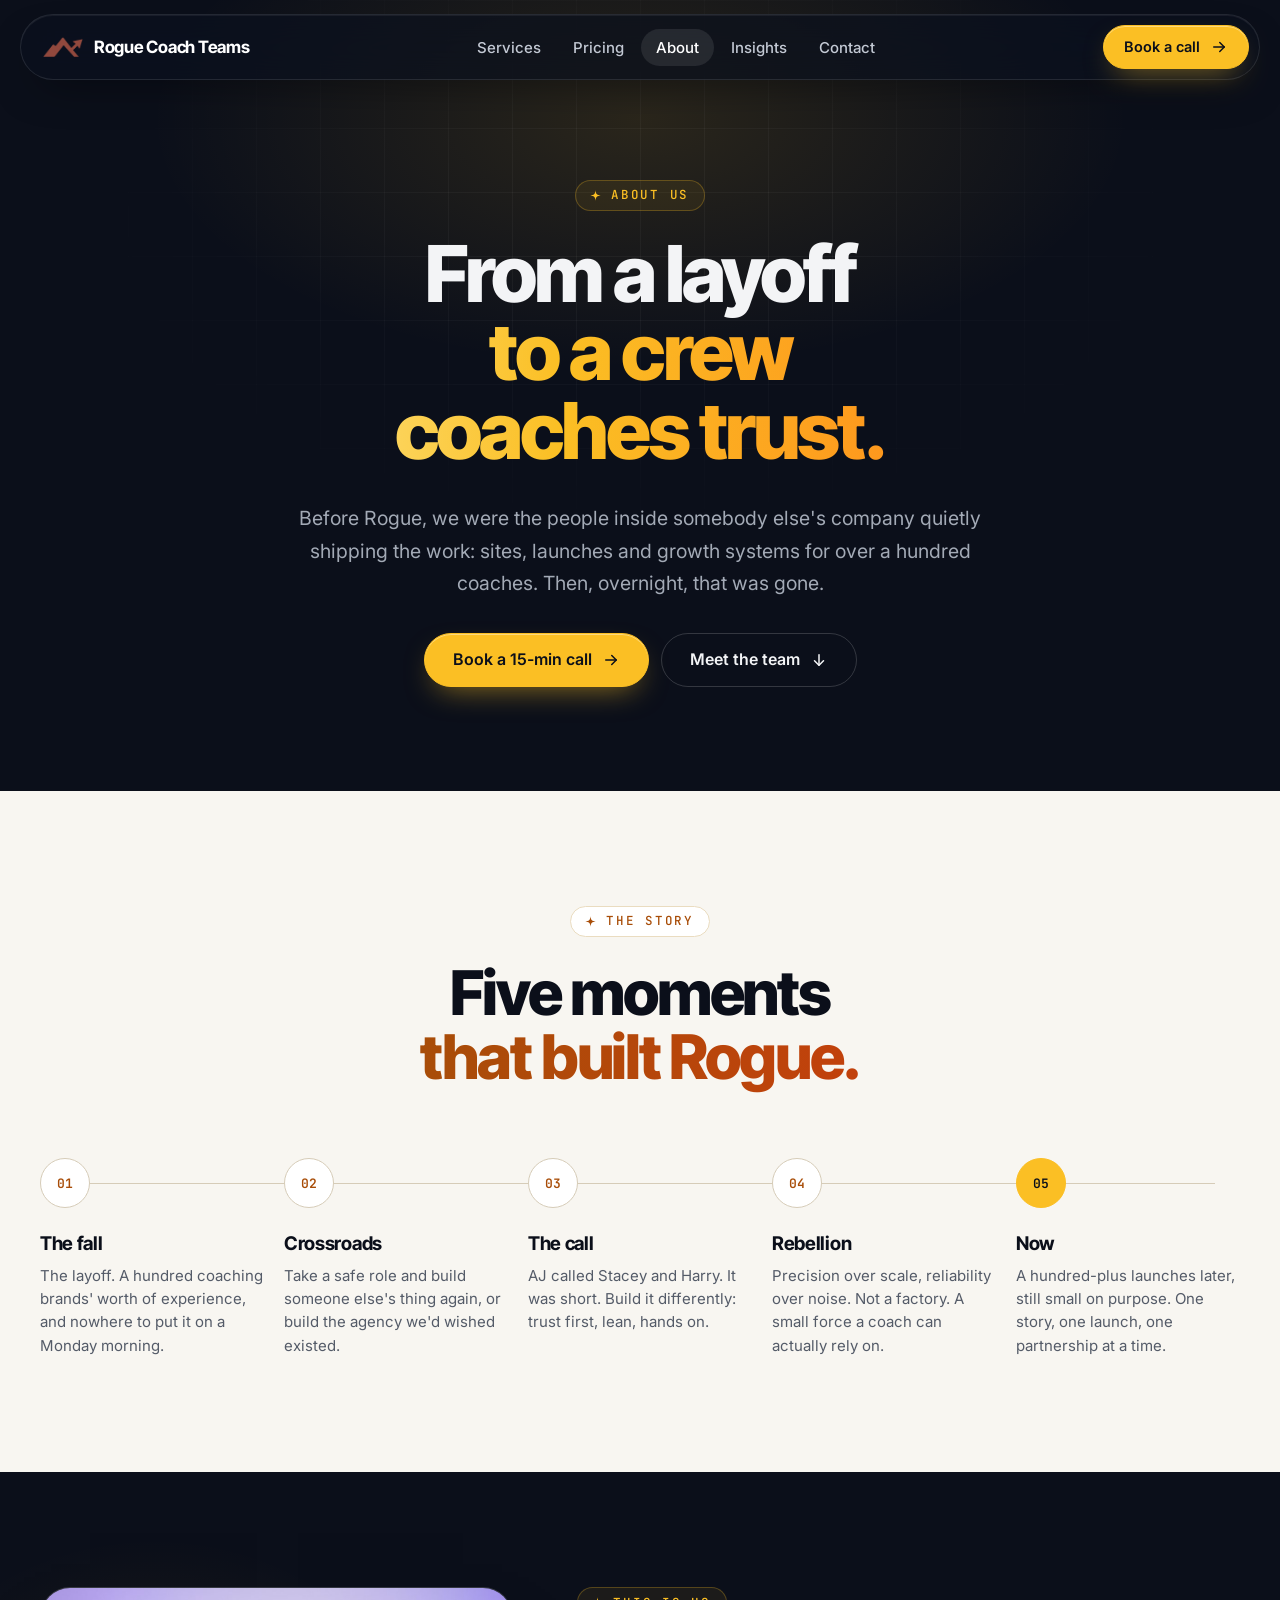
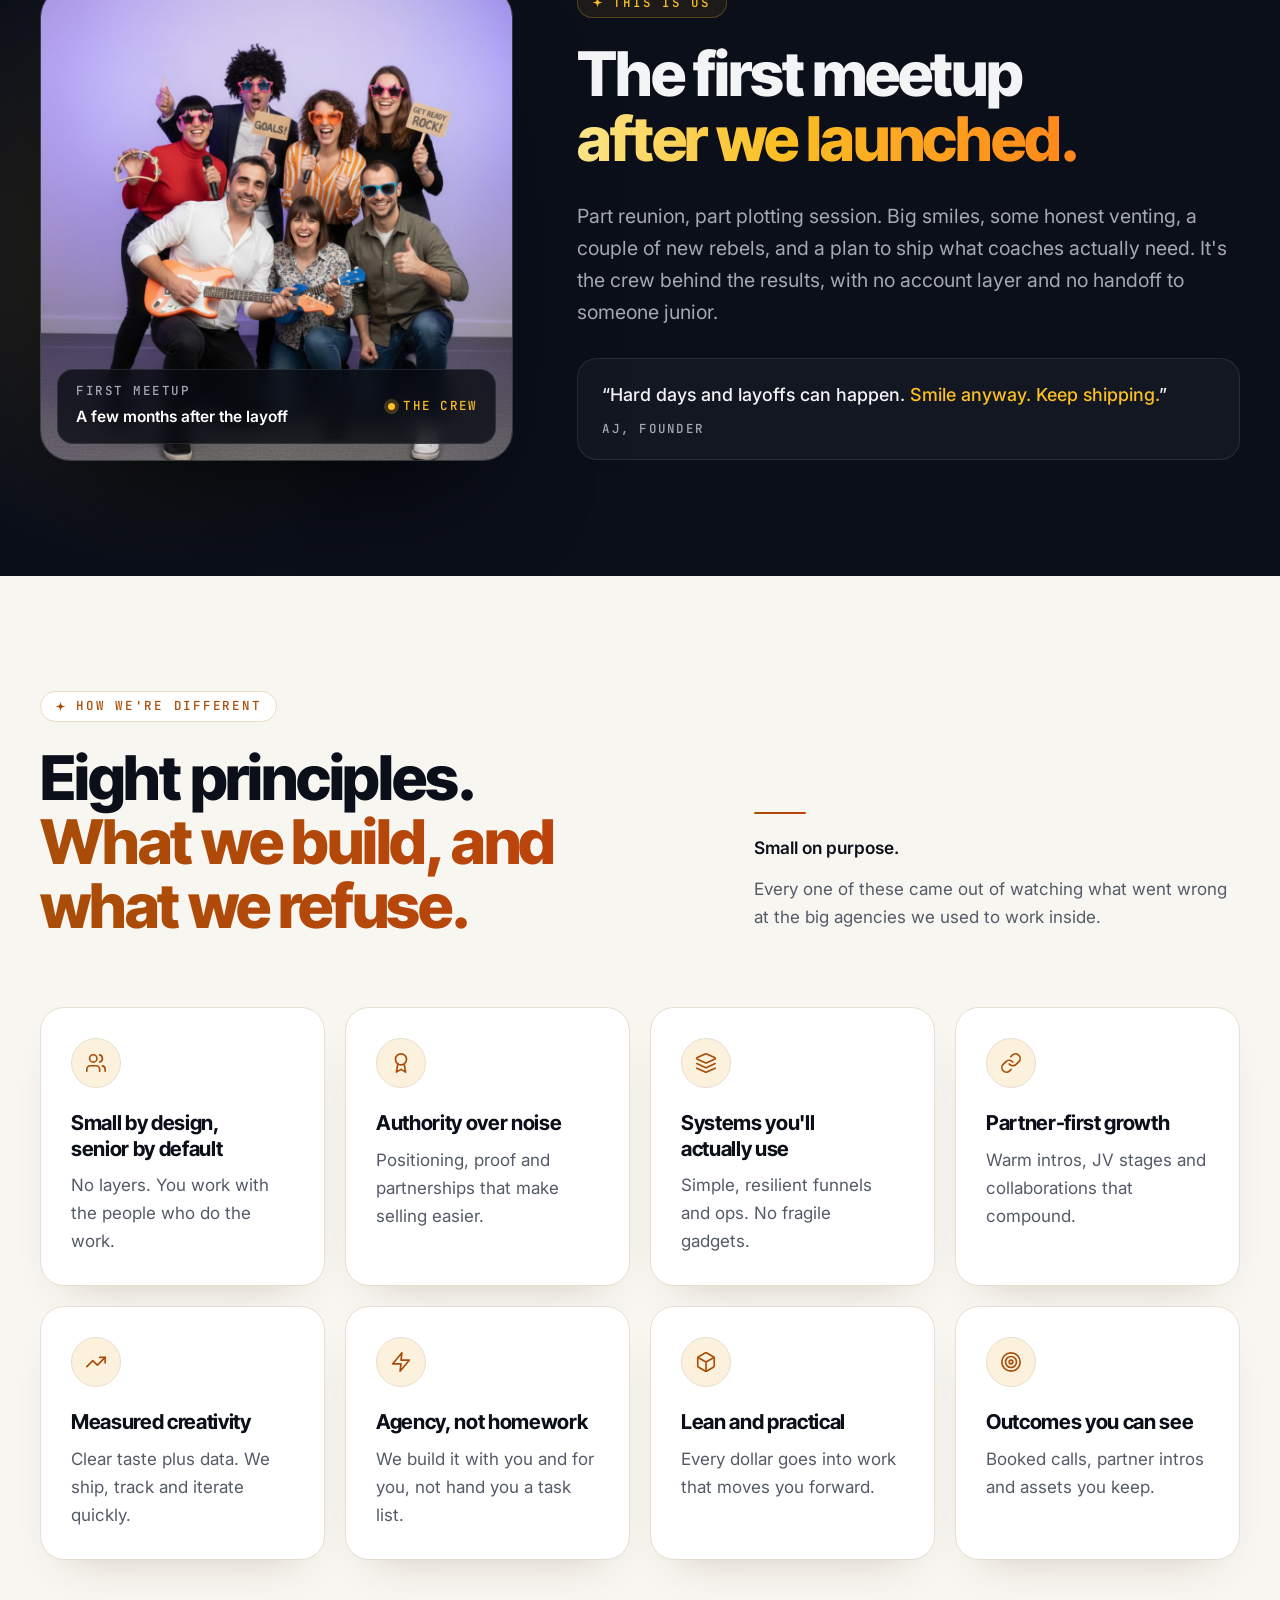
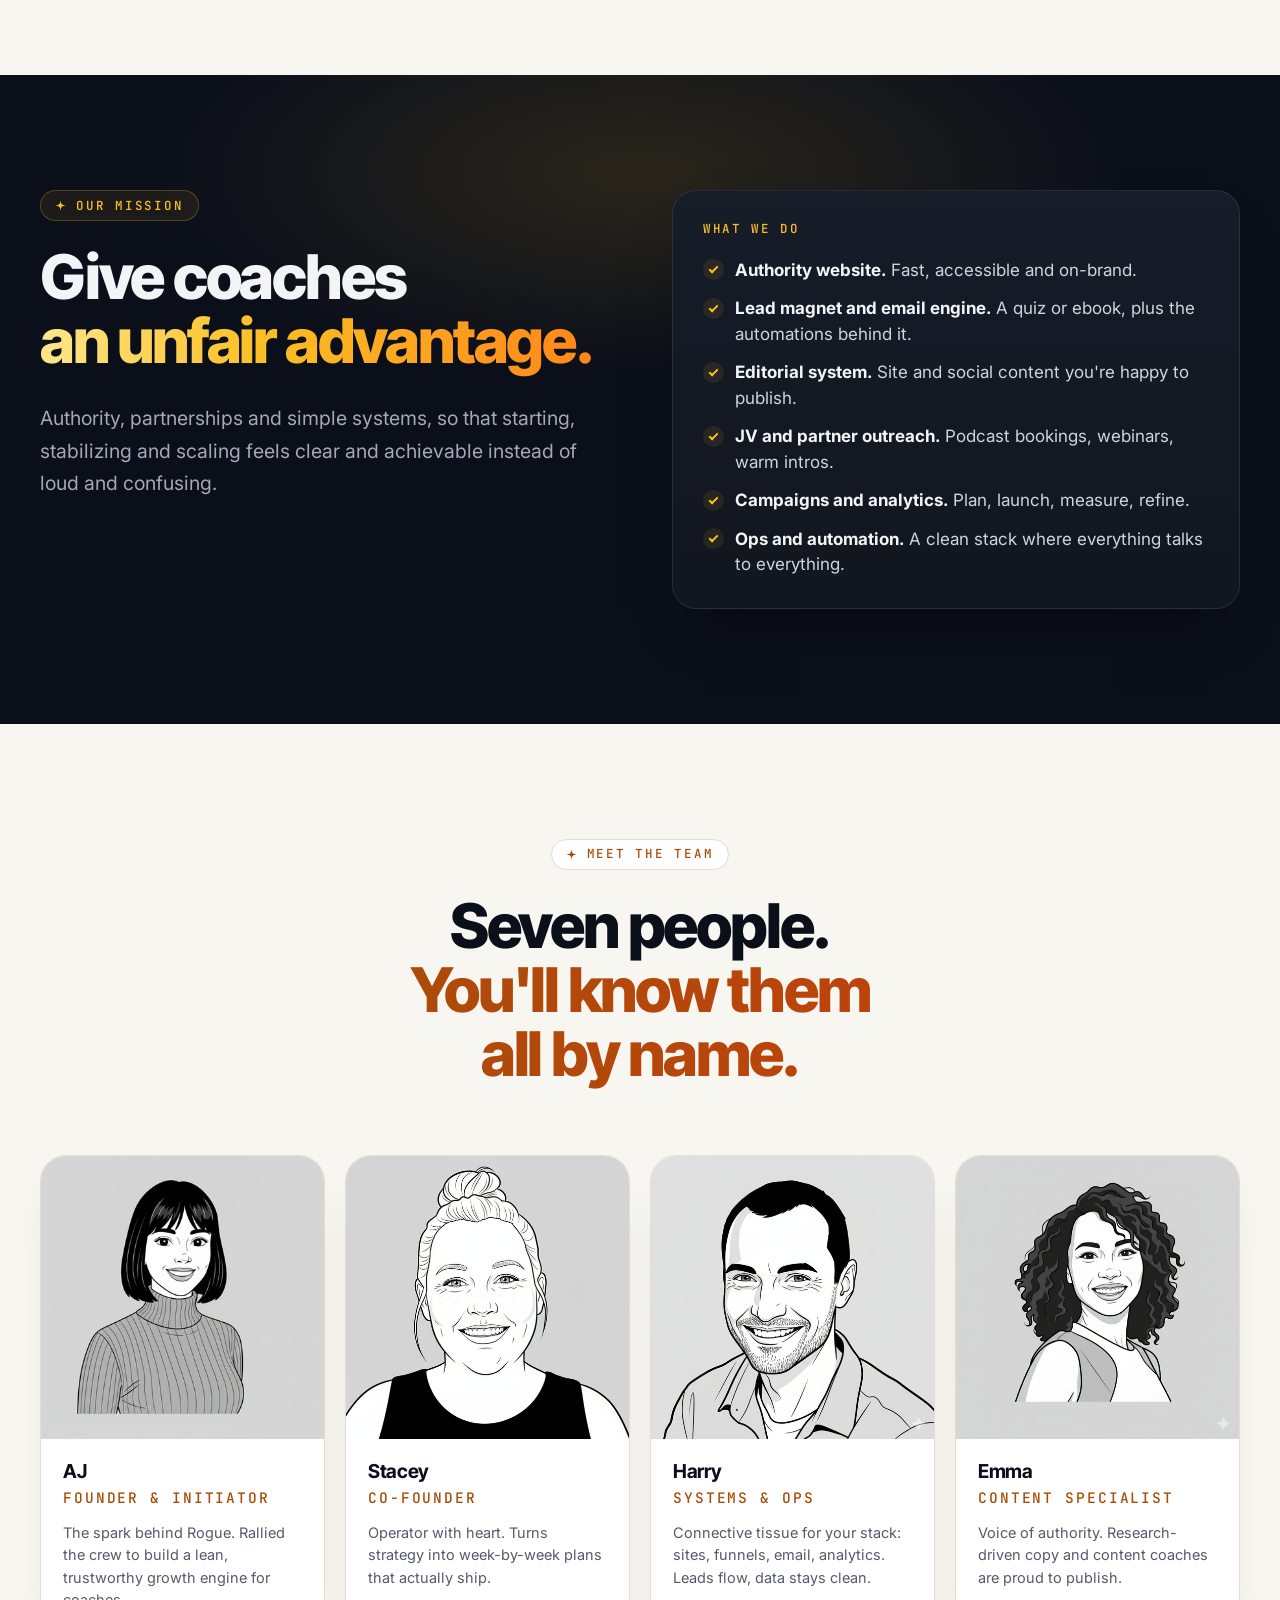
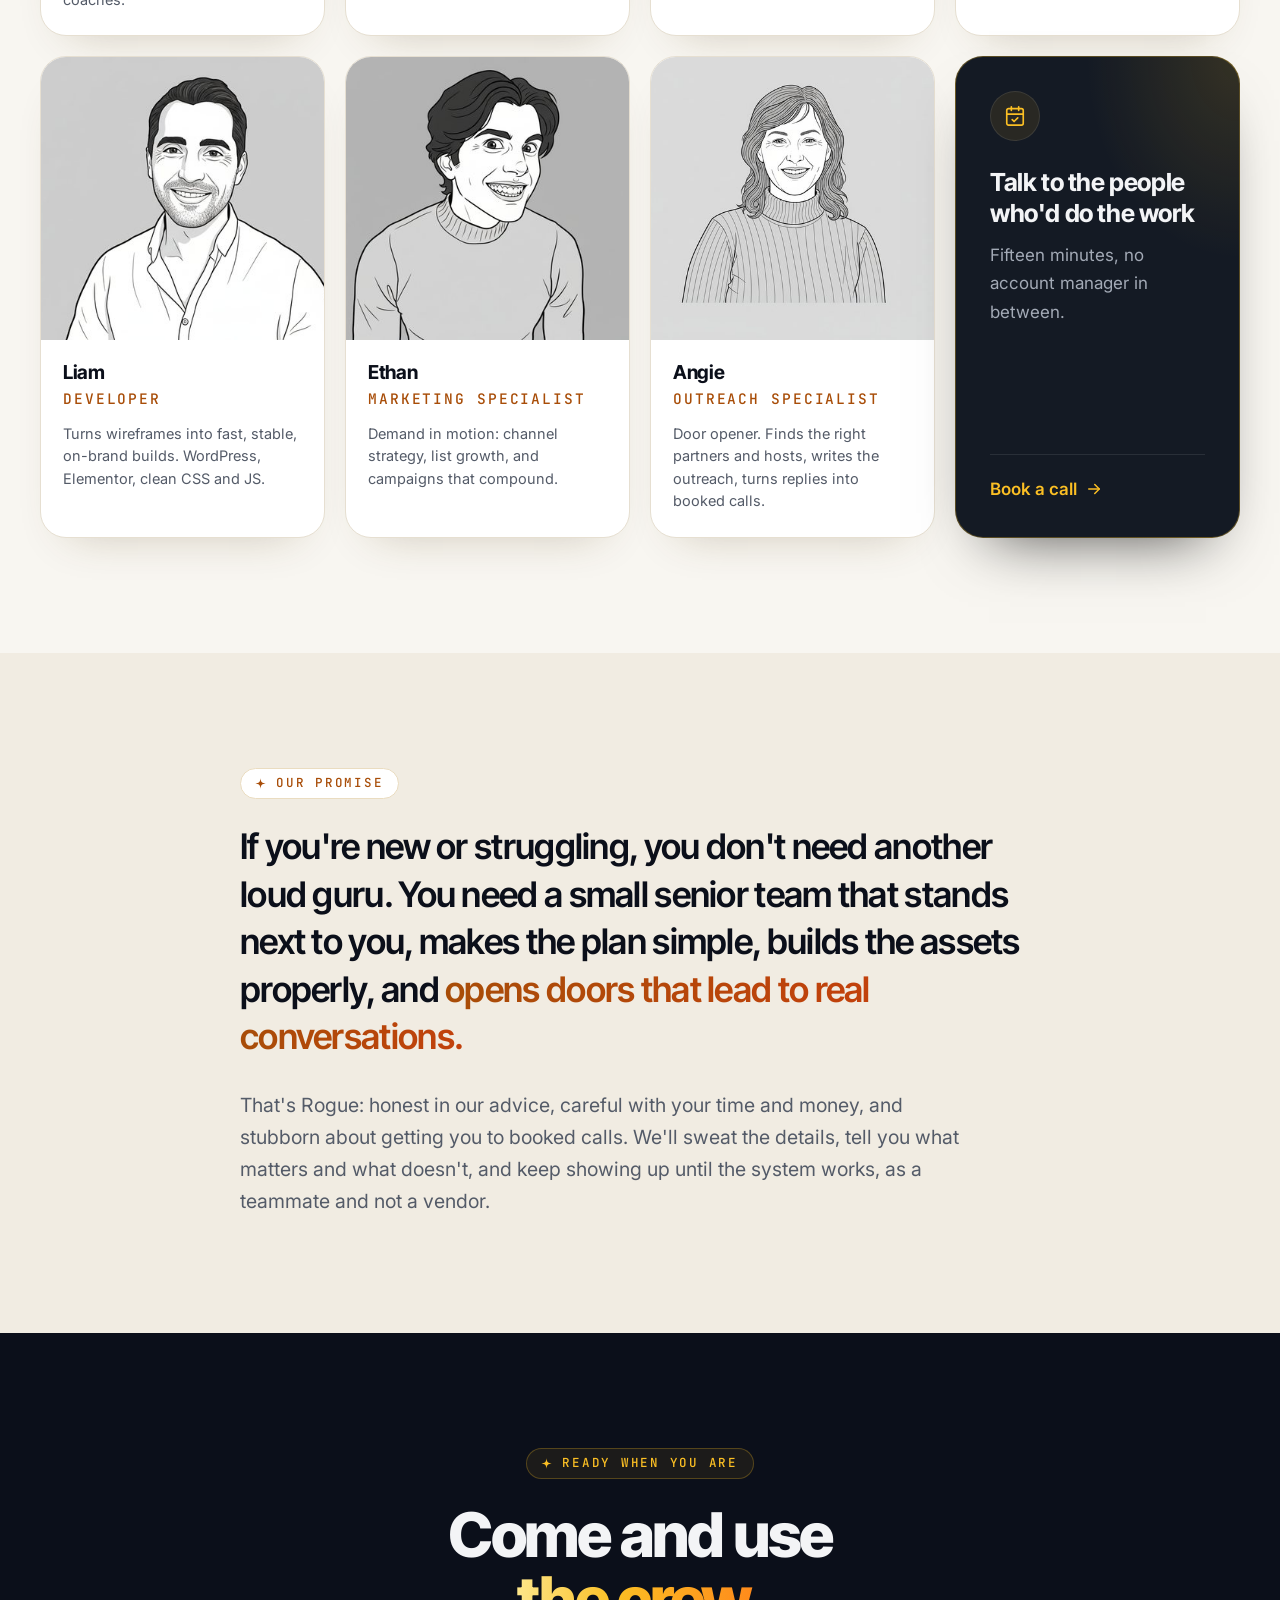
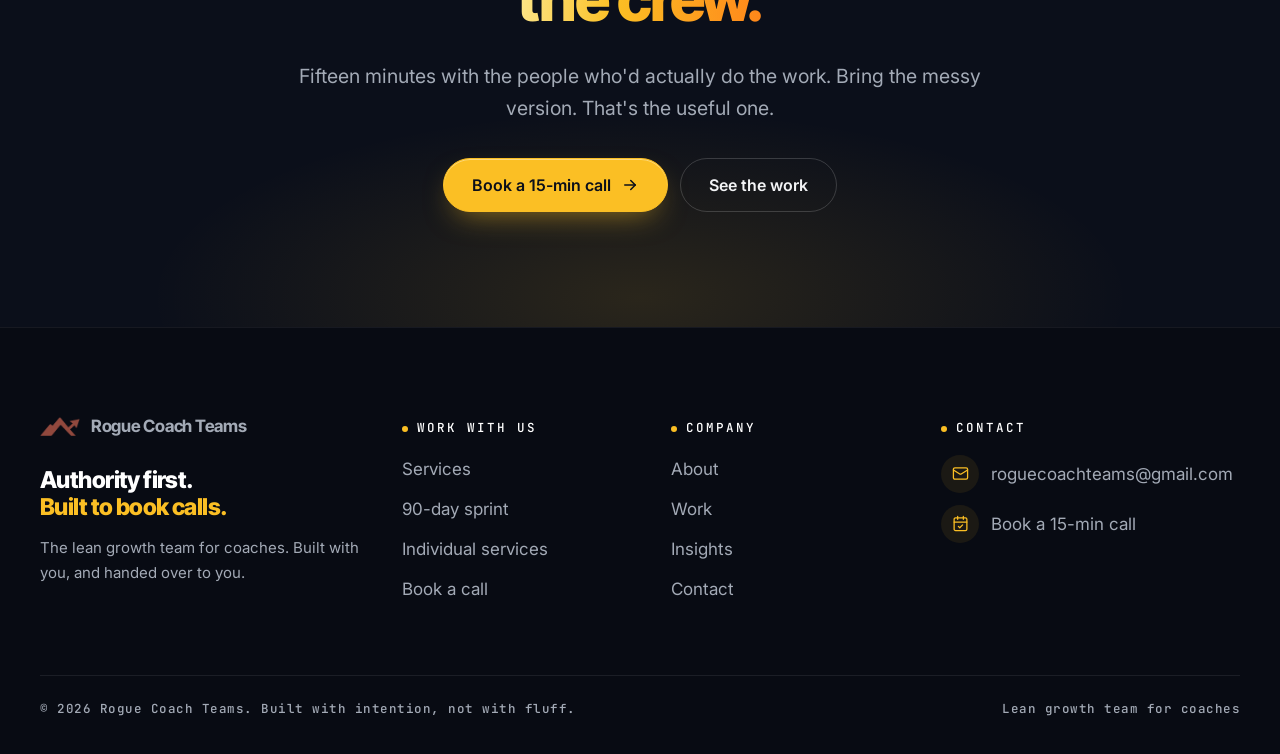
==== commit 5ba48c68: "Redesign the site in a new layout language (v2) Floating pill nav, alternating midnight and warm-pap" ====
--- a/about.html
+++ b/about.html
@@ -1,31 +1,40 @@
 <!doctype html>
 <html lang="en">
 <head>
+<!-- @head -->
 <meta charset="utf-8">
 <meta name="viewport" content="width=device-width, initial-scale=1">
-<title>About — Rogue Coach Teams</title>
-<meta name="description" content="A layoff, a phone call, and a decision to build the agency we wished existed: small by design, senior by default, and paid to get coaches to booked calls.">
+<title>About | Rogue Coach Teams</title>
+<meta name="description" content="A small senior crew that shipped sites, launches and growth systems for over a hundred coaching brands, then went independent to build the agency coaches actually need.">
 <link rel="canonical" href="https://roguecoachteams.com/about.html">
-<meta property="og:title" content="About — Rogue Coach Teams">
-<meta property="og:description" content="Small by design, senior by default. The crew behind 100+ coaching brands, and why we started.">
+<meta property="og:title" content="About | Rogue Coach Teams">
+<meta property="og:description" content="A small senior crew that shipped sites, launches and growth systems for over a hundred coaching brands, then went independent to build the agency coaches actually need.">
 <meta property="og:type" content="website">
+<meta property="og:url" content="https://roguecoachteams.com/about.html">
+<meta property="og:image" content="https://roguecoachteams.com/assets/img/crew.jpg">
+<meta name="twitter:card" content="summary_large_image">
+<meta name="theme-color" content="#0B0F1A">
 <link rel="icon" href="assets/img/logo.png">
 <link rel="preconnect" href="https://fonts.googleapis.com">
 <link rel="preconnect" href="https://fonts.gstatic.com" crossorigin>
-<link href="https://fonts.googleapis.com/css2?family=Inter+Tight:wght@600;700;800&family=Inter:wght@400;500;600;700&display=swap" rel="stylesheet">
+<link href="https://fonts.googleapis.com/css2?family=Inter+Tight:wght@700;800&family=Inter:wght@400;500;600;700&family=JetBrains+Mono:wght@500;600&display=swap" rel="stylesheet">
 <link rel="stylesheet" href="assets/css/site.css">
 <script>
+/* Reveal animations only apply when JS is alive. If site.js never runs,
+   the flag is pulled back off and the page renders as plain markup. */
 (function(d){d.className+=' js';setTimeout(function(){
   if(!document.body||!document.body.classList.contains('is-ready'))
     d.className=d.className.replace(' js','');},2500);})(document.documentElement);
 </script>
+<!-- /@head -->
 </head>
 <body>
+<!-- @header -->
 <a class="skip" href="#main">Skip to content</a>
 
-<header class="hdr">
-  <div class="wrap hdr__in">
-    <a class="brand" href="index.html"><img src="assets/img/logo.png" alt="" width="34" height="34">Rogue Coach Teams</a>
+<div class="topbar">
+  <header class="navbar">
+    <a class="brand" href="index.html" aria-label="Rogue Coach Teams, home"><img src="assets/img/v2/mark.png" alt="" width="40" height="20"><span>Rogue Coach Teams</span></a>
     <nav class="nav" aria-label="Primary">
       <a href="services.html">Services</a>
       <a href="pricing.html">Pricing</a>
@@ -33,10 +42,10 @@
       <a href="insights.html">Insights</a>
       <a href="contact.html">Contact</a>
     </nav>
-    <a class="btn btn--sm" href="https://calendly.com/roguecoachteams/rebel-strategy-call">Book a 15-min call</a>
+    <a class="btn btn--sm" href="https://calendly.com/roguecoachteams/rebel-strategy-call">Book a call <svg class="i" aria-hidden="true"><use href="assets/icons.svg#arrow"/></svg></a>
     <button class="burger" type="button" aria-expanded="false" aria-controls="drawer" aria-label="Menu"><span></span></button>
-  </div>
-</header>
+  </header>
+</div>
 
 <nav class="drawer" id="drawer" aria-label="Mobile">
   <a href="services.html">Services</a>
@@ -44,205 +53,231 @@
   <a href="about.html">About</a>
   <a href="insights.html">Insights</a>
   <a href="contact.html">Contact</a>
-  <a class="btn" href="https://calendly.com/roguecoachteams/rebel-strategy-call">Book a 15-min call</a>
+  <a class="btn" href="https://calendly.com/roguecoachteams/rebel-strategy-call">Book a 15-min call <svg class="i" aria-hidden="true"><use href="assets/icons.svg#arrow"/></svg></a>
 </nav>
+<!-- /@header -->
 
 <main id="main">
 
-  <section class="band band--tight">
+  <section class="sec dark glow gridbg phero" aria-labelledby="about-h">
     <div class="wrap">
-      <p class="label lift" style="--d:60ms">About us</p>
-      <h1 class="lift" style="--d:140ms;max-width:16ch">From a layoff to a crew coaches can trust.</h1>
-      <p class="lede lift" style="--d:240ms;margin-top:24px">
+      <p class="eyebrow lift" style="--d:40ms"><svg class="i" aria-hidden="true"><use href="assets/icons.svg#spark"/></svg>About us</p>
+      <h1 id="about-h" class="lift" style="--d:120ms">From a layoff<br><span class="grad">to a crew coaches trust.</span></h1>
+      <p class="lede lift" style="--d:240ms">
         Before Rogue, we were the people inside somebody else's company quietly shipping the
-        work — sites, launches and growth systems for over a hundred coaches. Then, overnight,
+        work: sites, launches and growth systems for over a hundred coaches. Then, overnight,
         that was gone.
       </p>
+      <div class="cta-row lift" style="--d:340ms">
+        <a class="btn" href="https://calendly.com/roguecoachteams/rebel-strategy-call">Book a 15-min call <svg class="i" aria-hidden="true"><use href="assets/icons.svg#arrow"/></svg></a>
+        <a class="btn btn--ghost" href="#team">Meet the team <svg class="i" aria-hidden="true"><use href="assets/icons.svg#arrow-down"/></svg></a>
+      </div>
     </div>
   </section>
 
   <!-- The story is a real sequence, so it earns its numbering. -->
-  <section class="band band--tight">
+  <section class="sec light" aria-labelledby="story-h">
     <div class="wrap">
-      <div class="engine">
-        <div class="step">
-          <div class="step__pin">01</div>
-          <h3>The fall</h3>
-          <p>The layoff. A hundred coaching brands' worth of experience, and nowhere to put it on a Monday morning.</p>
+      <div class="head rise">
+        <p class="eyebrow"><svg class="i" aria-hidden="true"><use href="assets/icons.svg#spark"/></svg>The story</p>
+        <h2 id="story-h">Five moments<br><span class="grad">that built Rogue.</span></h2>
+      </div>
+      <ol class="track rise">
+        <li class="tstep">
+          <span class="tstep__n">01</span>
+          <div><h3>The fall</h3>
+          <p>The layoff. A hundred coaching brands' worth of experience, and nowhere to put it on a Monday morning.</p></div>
+        </li>
+        <li class="tstep">
+          <span class="tstep__n">02</span>
+          <div><h3>Crossroads</h3>
+          <p>Take a safe role and build someone else's thing again, or build the agency we'd wished existed.</p></div>
+        </li>
+        <li class="tstep">
+          <span class="tstep__n">03</span>
+          <div><h3>The call</h3>
+          <p>AJ called Stacey and Harry. It was short. Build it differently: trust first, lean, hands on.</p></div>
+        </li>
+        <li class="tstep">
+          <span class="tstep__n">04</span>
+          <div><h3>Rebellion</h3>
+          <p>Precision over scale, reliability over noise. Not a factory. A small force a coach can actually rely on.</p></div>
+        </li>
+        <li class="tstep">
+          <span class="tstep__n">05</span>
+          <div><h3>Now</h3>
+          <p>A hundred-plus launches later, still small on purpose. One story, one launch, one partnership at a time.</p></div>
+        </li>
+      </ol>
+    </div>
+  </section>
+
+  <section class="sec dark glow glow--side" aria-labelledby="us-h">
+    <div class="wrap spot">
+      <div class="rise">
+        <div class="photo">
+          <img src="assets/img/crew.jpg" alt="The Rogue Coach Teams crew at their first meetup, in costume and mid-laugh" width="1024" height="1024" loading="lazy">
+          <div class="vid__bar">
+            <div><small>First meetup</small><b>A few months after the layoff</b></div>
+            <span class="live">The crew</span>
+          </div>
         </div>
-        <div class="step">
-          <div class="step__pin">02</div>
-          <h3>Crossroads</h3>
-          <p>Take a safe role and build someone else's thing again — or build the agency we'd wished existed.</p>
+      </div>
+      <div class="rise" style="--d:120ms">
+        <p class="eyebrow"><svg class="i" aria-hidden="true"><use href="assets/icons.svg#spark"/></svg>This is us</p>
+        <h2 id="us-h">The first meetup<br><span class="grad">after we launched.</span></h2>
+        <p class="lede" style="margin-top:24px">
+          Part reunion, part plotting session. Big smiles, some honest venting, a couple of new
+          rebels, and a plan to ship what coaches actually need. It's the crew behind the
+          results, with no account layer and no handoff to someone junior.
+        </p>
+        <blockquote>
+          &ldquo;Hard days and layoffs can happen. <em>Smile anyway. Keep shipping.</em>&rdquo;
+          <footer>AJ, founder</footer>
+        </blockquote>
+      </div>
+    </div>
+  </section>
+
+  <section class="sec light" aria-labelledby="principles-h">
+    <div class="wrap">
+      <div class="head--split">
+        <div class="rise">
+          <p class="eyebrow"><svg class="i" aria-hidden="true"><use href="assets/icons.svg#spark"/></svg>How we're different</p>
+          <h2 id="principles-h">Eight principles.<br><span class="grad">What we build, and what we refuse.</span></h2>
         </div>
-        <div class="step">
-          <div class="step__pin">03</div>
-          <h3>The call</h3>
-          <p>AJ called Stacey and Harry. It was short. Build it differently: trust first, lean, hands on.</p>
+        <div class="note rise" style="--d:100ms">
+          <p>Small on purpose.</p>
+          <p>Every one of these came out of watching what went wrong at the big agencies we used to work inside.</p>
         </div>
-        <div class="step">
-          <div class="step__pin">04</div>
-          <h3>Rebellion</h3>
-          <p>Precision over scale, reliability over noise. Not a factory — a small force a coach can actually rely on.</p>
-        </div>
-        <div class="step">
-          <div class="step__pin">05</div>
-          <h3>Now</h3>
-          <p>A hundred-plus launches later, still small on purpose. One story, one launch, one partnership at a time.</p>
-        </div>
-      </div>
-    </div>
-  </section>
-
-  <section class="band band--alt band--edge">
+      </div>
+      <div class="grid grid--4">
+        <div class="card card--hover rise"><span class="ico" style="margin-bottom:22px"><svg class="i" aria-hidden="true"><use href="assets/icons.svg#users"/></svg></span><h3>Small by design, senior by default</h3><p>No layers. You work with the people who do the work.</p></div>
+        <div class="card card--hover rise" style="--d:60ms"><span class="ico" style="margin-bottom:22px"><svg class="i" aria-hidden="true"><use href="assets/icons.svg#award"/></svg></span><h3>Authority over noise</h3><p>Positioning, proof and partnerships that make selling easier.</p></div>
+        <div class="card card--hover rise" style="--d:120ms"><span class="ico" style="margin-bottom:22px"><svg class="i" aria-hidden="true"><use href="assets/icons.svg#layers"/></svg></span><h3>Systems you'll actually use</h3><p>Simple, resilient funnels and ops. No fragile gadgets.</p></div>
+        <div class="card card--hover rise" style="--d:180ms"><span class="ico" style="margin-bottom:22px"><svg class="i" aria-hidden="true"><use href="assets/icons.svg#link"/></svg></span><h3>Partner-first growth</h3><p>Warm intros, JV stages and collaborations that compound.</p></div>
+        <div class="card card--hover rise"><span class="ico" style="margin-bottom:22px"><svg class="i" aria-hidden="true"><use href="assets/icons.svg#trend"/></svg></span><h3>Measured creativity</h3><p>Clear taste plus data. We ship, track and iterate quickly.</p></div>
+        <div class="card card--hover rise" style="--d:60ms"><span class="ico" style="margin-bottom:22px"><svg class="i" aria-hidden="true"><use href="assets/icons.svg#zap"/></svg></span><h3>Agency, not homework</h3><p>We build it with you and for you, not hand you a task list.</p></div>
+        <div class="card card--hover rise" style="--d:120ms"><span class="ico" style="margin-bottom:22px"><svg class="i" aria-hidden="true"><use href="assets/icons.svg#package"/></svg></span><h3>Lean and practical</h3><p>Every dollar goes into work that moves you forward.</p></div>
+        <div class="card card--hover rise" style="--d:180ms"><span class="ico" style="margin-bottom:22px"><svg class="i" aria-hidden="true"><use href="assets/icons.svg#target"/></svg></span><h3>Outcomes you can see</h3><p>Booked calls, partner intros and assets you keep.</p></div>
+      </div>
+    </div>
+  </section>
+
+  <section class="sec dark glow" aria-labelledby="mission-h">
+    <div class="wrap split split--top">
+      <div class="rise">
+        <p class="eyebrow"><svg class="i" aria-hidden="true"><use href="assets/icons.svg#spark"/></svg>Our mission</p>
+        <h2 id="mission-h">Give coaches<br><span class="grad">an unfair advantage.</span></h2>
+        <p class="lede" style="margin-top:24px">
+          Authority, partnerships and simple systems, so that starting, stabilizing and scaling
+          feels clear and achievable instead of loud and confusing.
+        </p>
+      </div>
+      <div class="card rise" style="--d:100ms">
+        <p class="kicker" style="margin-bottom:20px">What we do</p>
+        <ul class="ticks">
+          <li><strong>Authority website.</strong> Fast, accessible and on-brand.</li>
+          <li><strong>Lead magnet and email engine.</strong> A quiz or ebook, plus the automations behind it.</li>
+          <li><strong>Editorial system.</strong> Site and social content you're happy to publish.</li>
+          <li><strong>JV and partner outreach.</strong> Podcast bookings, webinars, warm intros.</li>
+          <li><strong>Campaigns and analytics.</strong> Plan, launch, measure, refine.</li>
+          <li><strong>Ops and automation.</strong> A clean stack where everything talks to everything.</li>
+        </ul>
+      </div>
+    </div>
+  </section>
+
+  <section class="sec light" id="team" aria-labelledby="team-h">
     <div class="wrap">
-      <div class="split split--5-7 split--top">
-        <div class="rise">
-          <p class="label">This is us</p>
-          <h2>The first meetup after we launched.</h2>
-        </div>
-        <p class="lede rise" style="--d:80ms">
-          A few months after the layoff that started all of this: part reunion, part plotting
-          session. Big smiles, some honest venting, a couple of new rebels, and a plan to ship
-          what coaches actually need. It's the crew behind the results — no account layer, no
-          handoff to someone junior.
-        </p>
-      </div>
-      <figure class="rise" style="margin:44px 0 0">
-        <img src="assets/img/crew.jpg" alt="The Rogue Coach Teams crew at their first meetup, in costume and mid-laugh" loading="lazy" width="1024" height="1024" style="width:100%;max-width:760px;border-radius:var(--r-lg);border:1px solid var(--line)">
-        <figcaption class="tiny" style="margin-top:14px">“Hard days and layoffs can happen. Smile anyway. Keep shipping.” — AJ</figcaption>
-      </figure>
-    </div>
-  </section>
-
-  <section class="band">
-    <div class="wrap">
-      <div class="stack" style="max-width:46ch;margin-bottom:48px">
-        <p class="label">How we're different</p>
-        <h2>Eight principles that decide what we build and what we refuse.</h2>
-      </div>
-      <div class="grid rise">
-        <div class="card"><h3>Small by design, senior by default</h3><p>No layers. You work with the people who do the work.</p></div>
-        <div class="card"><h3>Authority over noise</h3><p>Positioning, proof and partnerships that make selling easier.</p></div>
-        <div class="card"><h3>Systems you'll actually use</h3><p>Simple, resilient funnels and ops. No fragile gadgets.</p></div>
-        <div class="card"><h3>Partner-first growth</h3><p>Warm intros, JV stages and collaborations that compound.</p></div>
-        <div class="card"><h3>Measured creativity</h3><p>Clear taste plus data. We ship, track, and iterate quickly.</p></div>
-        <div class="card"><h3>Agency, not homework</h3><p>We build it with you and for you, not hand you a task list.</p></div>
-        <div class="card"><h3>Lean and practical</h3><p>Every dollar goes into work that moves you forward.</p></div>
-        <div class="card"><h3>Outcomes you can see</h3><p>Booked calls, partner intros and assets you keep.</p></div>
-      </div>
-    </div>
-  </section>
-
-  <section class="band band--alt band--edge">
-    <div class="wrap">
-      <div class="split split--7-5 split--top">
-        <div class="rise">
-          <p class="label">Our mission</p>
-          <h2 style="margin-bottom:20px">Give coaches an unfair advantage.</h2>
-          <p class="lede">
-            Authority, partnerships and simple systems — so that starting, stabilizing and
-            scaling feels clear and achievable instead of loud and confusing.
-          </p>
-        </div>
-        <div class="rise" style="--d:80ms">
-          <p class="label label--mute">What we do</p>
-          <ul class="ticks" style="margin-top:4px">
-            <li><strong>Authority website</strong> — fast, accessible and on-brand</li>
-            <li><strong>Lead magnet and email engine</strong> — quiz or ebook, plus the automations behind it</li>
-            <li><strong>Editorial system</strong> — site and social content you're happy to publish</li>
-            <li><strong>JV and partner outreach</strong> — podcast bookings, webinars, warm intros</li>
-            <li><strong>Campaigns and analytics</strong> — plan, launch, measure, refine</li>
-            <li><strong>Ops and automation</strong> — a clean stack where everything talks to everything</li>
-          </ul>
-        </div>
-      </div>
-    </div>
-  </section>
-
-  <section class="band">
-    <div class="wrap">
-      <div class="stack" style="max-width:44ch;margin-bottom:44px">
-        <p class="label">Meet the team</p>
-        <h2>Seven people. You'll know all of them by name.</h2>
-      </div>
-      <div class="crew rise">
-        <div class="person">
+      <div class="head rise">
+        <p class="eyebrow"><svg class="i" aria-hidden="true"><use href="assets/icons.svg#spark"/></svg>Meet the team</p>
+        <h2 id="team-h">Seven people.<br><span class="grad">You'll know them all by name.</span></h2>
+      </div>
+      <div class="team">
+        <article class="card person rise">
           <img src="assets/img/team-aj.jpg" alt="AJ" loading="lazy" width="560" height="436">
-          <h4>AJ</h4><span>Founder &amp; initiator</span>
-          <p>The spark behind Rogue. Rallied the crew to build a lean, trustworthy growth engine for coaches.</p>
-        </div>
-        <div class="person">
+          <div class="person__b"><h3>AJ</h3><p class="kicker">Founder &amp; initiator</p>
+          <p>The spark behind Rogue. Rallied the crew to build a lean, trustworthy growth engine for coaches.</p></div>
+        </article>
+        <article class="card person rise" style="--d:60ms">
           <img src="assets/img/team-stacey.jpg" alt="Stacey" loading="lazy" width="560" height="560">
-          <h4>Stacey</h4><span>Co-founder</span>
-          <p>Operator with heart. Turns strategy into week-by-week plans that actually ship.</p>
-        </div>
-        <div class="person">
+          <div class="person__b"><h3>Stacey</h3><p class="kicker">Co-founder</p>
+          <p>Operator with heart. Turns strategy into week-by-week plans that actually ship.</p></div>
+        </article>
+        <article class="card person rise" style="--d:120ms">
           <img src="assets/img/team-harry.jpg" alt="Harry" loading="lazy" width="560" height="560">
-          <h4>Harry</h4><span>Systems &amp; ops</span>
-          <p>Connective tissue for your stack — sites, funnels, email, analytics. Leads flow, data stays clean.</p>
-        </div>
-        <div class="person">
+          <div class="person__b"><h3>Harry</h3><p class="kicker">Systems &amp; ops</p>
+          <p>Connective tissue for your stack: sites, funnels, email, analytics. Leads flow, data stays clean.</p></div>
+        </article>
+        <article class="card person rise" style="--d:180ms">
           <img src="assets/img/team-emma.jpg" alt="Emma" loading="lazy" width="560" height="560">
-          <h4>Emma</h4><span>Content specialist</span>
-          <p>Voice of authority. Research-driven copy and content coaches are proud to publish.</p>
-        </div>
-        <div class="person">
+          <div class="person__b"><h3>Emma</h3><p class="kicker">Content specialist</p>
+          <p>Voice of authority. Research-driven copy and content coaches are proud to publish.</p></div>
+        </article>
+        <article class="card person rise">
           <img src="assets/img/team-liam.jpg" alt="Liam" loading="lazy" width="560" height="373">
-          <h4>Liam</h4><span>Developer</span>
-          <p>Turns wireframes into fast, stable, on-brand builds. WordPress, Elementor, clean CSS and JS.</p>
-        </div>
-        <div class="person">
+          <div class="person__b"><h3>Liam</h3><p class="kicker">Developer</p>
+          <p>Turns wireframes into fast, stable, on-brand builds. WordPress, Elementor, clean CSS and JS.</p></div>
+        </article>
+        <article class="card person rise" style="--d:60ms">
           <img src="assets/img/team-ethan.jpg" alt="Ethan" loading="lazy" width="560" height="373">
-          <h4>Ethan</h4><span>Marketing specialist</span>
-          <p>Demand in motion — channel strategy, list growth, and campaigns that compound.</p>
-        </div>
-        <div class="person">
+          <div class="person__b"><h3>Ethan</h3><p class="kicker">Marketing specialist</p>
+          <p>Demand in motion: channel strategy, list growth, and campaigns that compound.</p></div>
+        </article>
+        <article class="card person rise" style="--d:120ms">
           <img src="assets/img/team-angie.jpg" alt="Angie" loading="lazy" width="560" height="436">
-          <h4>Angie</h4><span>Outreach specialist</span>
-          <p>Door opener. Finds the right partners and hosts, writes the outreach, turns replies into booked calls.</p>
-        </div>
-      </div>
-    </div>
-  </section>
-
-  <section class="band band--alt band--edge">
-    <div class="wrap wrap--narrow">
-      <p class="label">Our promise</p>
-      <p class="pull" style="font-size:clamp(1.4rem,2.6vw,2rem);font-weight:600">
+          <div class="person__b"><h3>Angie</h3><p class="kicker">Outreach specialist</p>
+          <p>Door opener. Finds the right partners and hosts, writes the outreach, turns replies into booked calls.</p></div>
+        </article>
+        <article class="card lane lane--q dark rise" style="--d:180ms">
+          <span class="ico"><svg class="i" aria-hidden="true"><use href="assets/icons.svg#calendar"/></svg></span>
+          <h3>Talk to the people who'd do the work</h3>
+          <p>Fifteen minutes, no account manager in between.</p>
+          <div class="lane__foot"><a class="arrowlink" href="https://calendly.com/roguecoachteams/rebel-strategy-call">Book a call <svg class="i" aria-hidden="true"><use href="assets/icons.svg#arrow"/></svg></a></div>
+        </article>
+      </div>
+    </div>
+  </section>
+
+  <section class="sec light light--2" aria-labelledby="promise-h">
+    <div class="wrap wrap--narrow rise">
+      <p class="eyebrow"><svg class="i" aria-hidden="true"><use href="assets/icons.svg#spark"/></svg><span id="promise-h">Our promise</span></p>
+      <p class="promise">
         If you're new or struggling, you don't need another loud guru. You need a small senior
         team that stands next to you, makes the plan simple, builds the assets properly, and
-        opens doors that lead to real conversations.
+        <span class="grad">opens doors that lead to real conversations.</span>
       </p>
       <p class="lede" style="margin-top:28px">
-        That's Rogue: honest in our advice, careful with your time and money, and stubborn
-        about getting you to booked calls. We'll sweat the details, tell you what matters and
-        what doesn't, and keep showing up until the system works — as a teammate, not a vendor.
+        That's Rogue: honest in our advice, careful with your time and money, and stubborn about
+        getting you to booked calls. We'll sweat the details, tell you what matters and what
+        doesn't, and keep showing up until the system works, as a teammate and not a vendor.
       </p>
     </div>
   </section>
 
-  <section class="band band--tight">
-    <div class="wrap">
-      <div class="finale rise">
-        <h2>Come and use the crew.</h2>
-        <p class="lede">Fifteen minutes with the people who'd actually do the work. Bring the messy version — that's the useful one.</p>
-        <div class="hero__cta">
-          <a class="btn" href="https://calendly.com/roguecoachteams/rebel-strategy-call">Book a 15-min call <span class="arw" aria-hidden="true">↗</span></a>
-          <a class="btn btn--ghost" href="index.html#work">See the work</a>
-        </div>
+  <section class="sec dark glow glow--low cta" aria-labelledby="cta-h">
+    <div class="wrap rise">
+      <p class="eyebrow"><svg class="i" aria-hidden="true"><use href="assets/icons.svg#spark"/></svg>Ready when you are</p>
+      <h2 id="cta-h">Come and use<br><span class="grad">the crew.</span></h2>
+      <p class="lede">Fifteen minutes with the people who'd actually do the work. Bring the messy version. That's the useful one.</p>
+      <div class="cta-row" style="justify-content:center;margin-top:34px">
+        <a class="btn" href="https://calendly.com/roguecoachteams/rebel-strategy-call">Book a 15-min call <svg class="i" aria-hidden="true"><use href="assets/icons.svg#arrow"/></svg></a>
+        <a class="btn btn--ghost" href="index.html#work">See the work</a>
       </div>
     </div>
   </section>
 
 </main>
 
+<!-- @footer -->
 <footer class="ftr">
   <div class="wrap">
     <div class="ftr__grid">
       <div>
-        <a class="brand" href="index.html" style="margin-bottom:16px"><img src="assets/img/logo.png" alt="" width="34" height="34">Rogue Coach Teams</a>
-        <p style="max-width:38ch">The lean growth team for coaches. Authority, partnerships and simple systems — built with you, and handed over to you.</p>
+        <a class="brand" href="index.html" aria-label="Rogue Coach Teams, home"><img src="assets/img/v2/mark.png" alt="" width="40" height="20"><span>Rogue Coach Teams</span></a>
+        <p class="ftr__tag">Authority first.<br><span>Built to book calls.</span></p>
+        <p class="ftr__small">The lean growth team for coaches. Built with you, and handed over to you.</p>
       </div>
       <div>
         <h4>Work with us</h4>
@@ -262,14 +297,22 @@
           <li><a href="contact.html">Contact</a></li>
         </ul>
       </div>
+      <div class="ftr__contact">
+        <h4>Contact</h4>
+        <ul>
+          <li><a href="mailto:roguecoachteams@gmail.com"><span class="ico"><svg class="i" aria-hidden="true"><use href="assets/icons.svg#mail"/></svg></span>roguecoachteams@gmail.com</a></li>
+          <li><a href="https://calendly.com/roguecoachteams/rebel-strategy-call"><span class="ico"><svg class="i" aria-hidden="true"><use href="assets/icons.svg#calendar"/></svg></span>Book a 15-min call</a></li>
+        </ul>
+      </div>
     </div>
     <div class="ftr__base">
-      <span>© 2026 Rogue Coach Teams. Built with intention, not with fluff.</span>
-      <a href="mailto:roguecoachteams@gmail.com">roguecoachteams@gmail.com</a>
+      <span>&copy; 2026 Rogue Coach Teams. Built with intention, not with fluff.</span>
+      <span>Lean growth team for coaches</span>
     </div>
   </div>
 </footer>
 
 <script src="assets/js/site.js"></script>
+<!-- /@footer -->
 </body>
 </html>
--- a/assets/css/site.css
+++ b/assets/css/site.css
@@ -1,376 +1,294 @@
-/* ==========================================================================
-   Rogue Coach Teams — site.css
-   Palette, type and component rules follow Rogue Coach Teams Brand
-   Guidelines v1.0 (Midnight/Graphite surfaces, Gold 500 accent, Inter,
-   pill buttons, 20-24px radii, soft gold glow instead of hard shadows).
-
-   Section order in this file:
-     1. Tokens
-     2. Reset + base
-     3. Typography
-     4. Layout primitives
-     5. Buttons + links
-     6. Header / nav
-     7. Signal line (signature element)
-     8. Hero
-     9. Sections + components
-    10. Footer
-    11. Motion
-    12. Media queries  <-- always last, so they win
-   ========================================================================== */
-
-/* ------------------------------------------------------------------ 1. Tokens */
+/* =====================================================================
+   Rogue Coach Teams, site.css (v2)
+
+   Layout language: a floating pill nav, bands that alternate between
+   midnight and warm paper, mono eyebrows, one gradient line per heading,
+   and real client screenshots set in browser frames.
+
+   Brand (guidelines v1.0): Midnight #0B0F1A, Graphite #151A23,
+   Gold #FBBF24, Inter / Inter Tight, pill buttons, 20 to 28px radii,
+   soft gold glow instead of hard shadows.
+
+   Every component reads its colours from the band it sits in (.dark or
+   .light), so the same card works on both without a variant class.
+   ===================================================================== */
+
+/* ------------------------------------------------------------ 1. Tokens */
 :root {
-  --ink: #0b0f1a;          /* Midnight 900 — base surface */
-  --ink-2: #0e131f;        /* alternating band */
-  --panel: #151a23;        /* Graphite 800 — cards */
-  --panel-2: #1b212d;      /* raised card */
-  --gold: #fbbf24;         /* Gold 500 — accent + primary CTA */
-  --gold-deep: #e6a400;    /* Gold 600 */
-  --paper: #f3f4f6;        /* Slate 100 — near-white text */
-  --mute: #b9c0cc;         /* secondary text */
-  --faint: #8d96a5;        /* tertiary text, still AA on Midnight */
-  --line: rgba(255, 255, 255, 0.10);
-  --line-2: rgba(255, 255, 255, 0.16);
-  --gold-line: rgba(251, 191, 36, 0.34);
-  --gold-wash: rgba(251, 191, 36, 0.08);
-  --success: #22c55e;
-
-  --r-sm: 12px;
-  --r: 20px;
-  --r-lg: 24px;
-  --r-pill: 999px;
-
-  --maxw: 1200px;
-  --gut: 32px;
-
-  --display: "Inter Tight", "Inter", system-ui, -apple-system, "Segoe UI", sans-serif;
-  --body: "Inter", system-ui, -apple-system, "Segoe UI", Arial, sans-serif;
-
-  --ease: cubic-bezier(0.22, 1, 0.36, 1);
-  --ease-soft: cubic-bezier(0.4, 0, 0.2, 1);
-  --glow: 0 0 0 1px var(--line), 0 24px 60px -30px rgba(251, 191, 36, 0.30);
-}
-
-/* ------------------------------------------------------- 2. Reset + base */
-*,
-*::before,
-*::after { box-sizing: border-box; }
-
-html {
-  scroll-behavior: smooth;
-  /* header is 74px; keep anchored sections clear of it */
-  scroll-padding-top: 96px;
-  background: var(--ink);
-  -webkit-text-size-adjust: 100%;
-}
-
+  --midnight: #0B0F1A;
+  --graphite: #151A23;
+  --gold: #FBBF24;
+  --gold-6: #E6A400;
+  --orange: #FF861A;
+  --amber-7: #A84D08;
+  --orange-7: #C2410C;
+  --paper: #F8F6F1;
+  --paper-2: #F1ECE2;
+
+  --f-display: "Inter Tight", "Inter", system-ui, sans-serif;
+  --f-body: "Inter", system-ui, -apple-system, "Segoe UI", Roboto, sans-serif;
+  --f-mono: "JetBrains Mono", ui-monospace, "SFMono-Regular", Consolas, monospace;
+
+  --wrap: 1200px;
+  --gut: 24px;
+  --sec-y: clamp(80px, 9vw, 128px);
+  --ease: cubic-bezier(0.2, 0.7, 0.2, 1);
+
+  --grad-dark: linear-gradient(92deg, #FDE68A 0%, #FBBF24 40%, #FF861A 100%);
+  --grad-light: linear-gradient(92deg, #A84D08 0%, #C2410C 100%);
+}
+
+.dark {
+  --bg: var(--midnight);
+  --fg: #F3F4F6;
+  --fg-2: #D1D5DB;
+  --mute: #A3AAB6;
+  --card: linear-gradient(180deg, #161C28 0%, #11161F 100%);
+  --card-solid: #141A24;
+  --card-2: rgba(255, 255, 255, 0.035);
+  --line: rgba(255, 255, 255, 0.09);
+  --line-2: rgba(255, 255, 255, 0.17);
+  --accent: var(--gold);
+  --grad: var(--grad-dark);
+  --eb-fg: var(--gold);
+  --eb-bg: rgba(251, 191, 36, 0.07);
+  --eb-line: rgba(251, 191, 36, 0.26);
+  --icon-bg: rgba(251, 191, 36, 0.09);
+  --icon-fg: var(--gold);
+  --shadow: 0 30px 60px -34px rgba(0, 0, 0, 0.75);
+  --frame-shadow: 0 50px 90px -40px rgba(0, 0, 0, 0.9), 0 0 0 1px rgba(255, 255, 255, 0.08);
+  --badge-bg: rgba(251, 191, 36, 0.12);
+  --badge-fg: var(--gold);
+  --badge-line: rgba(251, 191, 36, 0.32);
+  --ghost-bg: transparent;
+  --gold-line: rgba(251, 191, 36, 0.42);
+  --focus: var(--gold);
+  color-scheme: dark;
+}
+
+.light {
+  --bg: var(--paper);
+  --fg: #0B0F1A;
+  --fg-2: #1F2937;
+  --mute: #545B68;
+  --card: #FFFFFF;
+  --card-solid: #FFFFFF;
+  --card-2: #FBFAF6;
+  --line: #E6DFD1;
+  --line-2: #D6CCB8;
+  --accent: var(--amber-7);
+  --grad: var(--grad-light);
+  --eb-fg: var(--amber-7);
+  --eb-bg: #FFFFFF;
+  --eb-line: #EADCC0;
+  --icon-bg: #FBF1DC;
+  --icon-fg: var(--amber-7);
+  --shadow: 0 22px 44px -30px rgba(84, 58, 14, 0.3);
+  --frame-shadow: 0 40px 80px -40px rgba(84, 58, 14, 0.45), 0 0 0 1px #E6DFD1;
+  --badge-bg: #FBF1DC;
+  --badge-fg: var(--amber-7);
+  --badge-line: #EBCF95;
+  --ghost-bg: #FFFFFF;
+  --gold-line: #E9C97F;
+  --focus: var(--amber-7);
+  color-scheme: light;
+}
+.light--2 { --bg: var(--paper-2); }
+
+/* ------------------------------------------------------------- 2. Base */
+*, *::before, *::after { box-sizing: border-box; }
+html { -webkit-text-size-adjust: 100%; scroll-behavior: smooth; scroll-padding-top: 100px; }
 body {
   margin: 0;
-  background: var(--ink);
-  color: var(--paper);
-  font-family: var(--body);
+  background: var(--midnight);
+  color: #F3F4F6;
+  font-family: var(--f-body);
   font-size: 17px;
-  line-height: 1.62;
-  font-weight: 400;
-  overflow-x: hidden;
+  line-height: 1.65;
   -webkit-font-smoothing: antialiased;
   -moz-osx-font-smoothing: grayscale;
-}
-
-img,
-video { max-width: 100%; display: block; }
-
-[hidden] { display: none !important; }
-
-::selection {
+  text-rendering: optimizeLegibility;
+}
+img, video, svg { max-width: 100%; }
+img { height: auto; }
+a { color: inherit; }
+p { margin: 0 0 1em; }
+figure { margin: 0; }
+button { font: inherit; }
+:focus-visible { outline: 2px solid var(--focus, var(--gold)); outline-offset: 3px; border-radius: 6px; }
+::selection { background: rgba(251, 191, 36, 0.35); color: inherit; }
+
+.skip {
+  position: absolute; left: -9999px; top: 0; z-index: 200;
+  background: var(--gold); color: var(--midnight);
+  padding: 12px 20px; font-weight: 700; border-radius: 0 0 12px 0;
+}
+.skip:focus { left: 0; }
+.sr-only {
+  position: absolute; width: 1px; height: 1px; padding: 0; margin: -1px;
+  overflow: hidden; clip: rect(0 0 0 0); white-space: nowrap; border: 0;
+}
+
+.wrap { width: 100%; max-width: calc(var(--wrap) + var(--gut) * 2); margin: 0 auto; padding: 0 var(--gut); }
+.wrap--narrow { max-width: calc(800px + var(--gut) * 2); }
+
+.i { width: 20px; height: 20px; flex: none; display: inline-block; vertical-align: middle; }
+
+/* ------------------------------------------------------- 3. Typography */
+h1, h2, h3, h4 {
+  font-family: var(--f-display);
+  color: var(--fg);
+  margin: 0;
+  letter-spacing: -0.02em;
+  text-wrap: balance;
+}
+h1 { font-size: clamp(2.6rem, 1.15rem + 5.6vw, 5.6rem); font-weight: 800; line-height: 1.0; letter-spacing: -0.042em; }
+h2 { font-size: clamp(2.1rem, 1.25rem + 3.3vw, 3.85rem); font-weight: 800; line-height: 1.04; letter-spacing: -0.036em; }
+h3 { font-size: 1.28rem; font-weight: 700; line-height: 1.25; letter-spacing: -0.016em; }
+h4 { font-size: 1.05rem; font-weight: 700; line-height: 1.3; }
+
+.grad {
+  background: var(--grad);
+  -webkit-background-clip: text;
+  background-clip: text;
+  color: transparent;
+  -webkit-box-decoration-break: clone;
+  box-decoration-break: clone;
+  padding-bottom: 0.08em;
+}
+/* In headings the accent line wraps as its own balanced block, so a long
+   second line never strands one word. */
+h1 .grad, h2 .grad { display: inline-block; text-wrap: balance; }
+
+.lede {
+  font-size: clamp(1.06rem, 0.98rem + 0.32vw, 1.22rem);
+  line-height: 1.65;
+  color: var(--mute);
+  max-width: 62ch;
+  margin: 0;
+}
+.lede b, .lede strong { color: var(--fg); font-weight: 600; }
+
+.eyebrow {
+  display: inline-flex; align-items: center; gap: 9px;
+  padding: 8px 15px 8px 13px;
+  border-radius: 999px;
+  background: var(--eb-bg);
+  border: 1px solid var(--eb-line);
+  color: var(--eb-fg);
+  font: 500 12.5px/1 var(--f-mono);
+  letter-spacing: 0.14em;
+  text-transform: uppercase;
+  margin: 0 0 24px;
+}
+.eyebrow .i { width: 13px; height: 13px; }
+
+.kicker {
+  font: 500 12.5px/1.3 var(--f-mono);
+  letter-spacing: 0.13em;
+  text-transform: uppercase;
+  color: var(--accent);
+  margin: 0 0 10px;
+}
+.tiny { font-size: 14px; color: var(--mute); line-height: 1.55; }
+.tlink {
+  color: var(--accent);
+  text-decoration: underline;
+  text-decoration-thickness: 1px;
+  text-underline-offset: 4px;
+  font-weight: 600;
+}
+.tlink:hover { text-decoration-thickness: 2px; }
+.arrowlink {
+  display: inline-flex; align-items: center; gap: 8px;
+  color: var(--accent); font-weight: 600; text-decoration: none;
+}
+.arrowlink .i { width: 18px; height: 18px; transition: transform 0.25s var(--ease); }
+.arrowlink:hover .i { transform: translateX(4px); }
+
+/* ---------------------------------------------------------- 4. Buttons */
+.btn {
+  display: inline-flex; align-items: center; justify-content: center; gap: 10px;
+  min-height: 54px; padding: 0 28px;
+  border-radius: 999px;
+  border: 1px solid var(--gold);
   background: var(--gold);
-  color: var(--ink);
-}
-
-:focus-visible {
-  outline: 3px solid var(--gold);
-  outline-offset: 3px;
-  border-radius: 4px;
-}
-
-.skip {
-  position: absolute;
-  left: -9999px;
-  top: 0;
-  z-index: 200;
-  background: var(--gold);
-  color: var(--ink);
-  padding: 12px 20px;
-  font-weight: 700;
-  border-radius: 0 0 var(--r-sm) 0;
-}
-.skip:focus { left: 0; }
-
-.sr-only {
-  position: absolute;
-  width: 1px;
-  height: 1px;
-  padding: 0;
-  margin: -1px;
-  overflow: hidden;
-  clip: rect(0 0 0 0);
+  color: var(--midnight);
+  font: 600 16px/1.2 var(--f-body);
+  text-decoration: none;
   white-space: nowrap;
-  border: 0;
-}
-
-/* -------------------------------------------------------- 3. Typography */
-h1, h2, h3, h4 {
-  font-family: var(--display);
-  margin: 0;
-  font-weight: 800;
-  line-height: 1.08;
-  letter-spacing: -0.03em;
-  text-wrap: balance;
-}
-
-h1 { font-size: clamp(2.5rem, 5.4vw, 4.35rem); letter-spacing: -0.042em; }
-h2 { font-size: clamp(2rem, 4vw, 3.1rem); letter-spacing: -0.034em; }
-h3 { font-size: clamp(1.15rem, 1.6vw, 1.4rem); letter-spacing: -0.02em; line-height: 1.22; }
-h4 { font-size: 1.02rem; letter-spacing: -0.012em; font-weight: 700; }
-
-p { margin: 0 0 1.15em; }
-p:last-child { margin-bottom: 0; }
-
-a { color: inherit; }
-
-strong { font-weight: 650; color: var(--paper); }
-
-/* Small caps utility label. Used for section kickers and data labels only —
-   never as decoration above every single heading. */
-.label {
-  font-family: var(--body);
-  font-size: 0.7rem;
-  font-weight: 700;
-  letter-spacing: 0.16em;
-  text-transform: uppercase;
-  color: var(--gold);
-  display: inline-flex;
-  align-items: center;
-  gap: 10px;
-  margin: 0 0 18px;
-}
-.label::before {
-  content: "";
-  width: 22px;
-  height: 1px;
-  background: var(--gold);
-  opacity: 0.7;
-}
-.label--plain::before { display: none; }
-.label--mute { color: var(--faint); }
-.label--mute::before { background: var(--faint); }
-
-.lede {
-  font-size: clamp(1.05rem, 1.5vw, 1.22rem);
-  color: var(--mute);
-  line-height: 1.55;
-  max-width: 60ch;
-}
-
-.tiny {
-  font-size: 0.84rem;
-  color: var(--faint);
-  line-height: 1.5;
-}
-
-.gold { color: var(--gold); }
-
-/* --------------------------------------------------- 4. Layout primitives */
-.wrap {
-  width: 100%;
-  max-width: var(--maxw);
-  margin-inline: auto;
-  padding-inline: var(--gut);
-}
-.wrap--narrow { max-width: 860px; }
-
-.band { padding-block: clamp(72px, 9vw, 128px); position: relative; }
-.band--tight { padding-block: clamp(56px, 6vw, 88px); }
-.band--alt { background: var(--ink-2); }
-.band--edge { border-top: 1px solid var(--line); }
-
-/* Deliberately uneven splits — an even 50/50 everywhere is the tell. */
-.split {
-  display: grid;
-  gap: clamp(32px, 5vw, 72px);
-  align-items: center;
-}
-.split--7-5 { grid-template-columns: 1.4fr 1fr; }
-.split--5-7 { grid-template-columns: 1fr 1.4fr; }
-.split--top { align-items: start; }
-
-.stack > * + * { margin-top: 20px; }
-.stack--lg > * + * { margin-top: 32px; }
-
-.rule {
-  height: 1px;
-  background: var(--line);
-  border: 0;
-  margin: 0;
-}
-
-/* -------------------------------------------------- 5. Buttons and links */
-.btn {
-  --btn-bg: var(--gold);
-  --btn-fg: var(--ink);
-  display: inline-flex;
-  align-items: center;
-  justify-content: center;
-  gap: 10px;
-  padding: 15px 28px;
-  border-radius: var(--r-pill);
-  background: var(--btn-bg);
-  color: var(--btn-fg);
-  font-family: var(--body);
-  font-size: 0.98rem;
-  font-weight: 650;
-  letter-spacing: -0.005em;
-  text-decoration: none;
-  border: 1px solid transparent;
+  max-width: 100%;
   cursor: pointer;
+  box-shadow: 0 12px 30px -12px rgba(251, 191, 36, 0.6), inset 0 1px 0 rgba(255, 255, 255, 0.4);
+  transition: transform 0.25s var(--ease), box-shadow 0.25s var(--ease), background 0.25s, border-color 0.25s, color 0.25s;
+}
+.btn:hover { transform: translateY(-2px); background: #FCC93F; box-shadow: 0 18px 36px -12px rgba(251, 191, 36, 0.75), inset 0 1px 0 rgba(255, 255, 255, 0.4); }
+.btn .i { width: 18px; height: 18px; transition: transform 0.25s var(--ease); }
+.btn:hover .i { transform: translateX(3px); }
+.btn--ghost {
+  background: var(--ghost-bg, transparent);
+  color: var(--fg);
+  border-color: var(--line-2);
+  box-shadow: none;
+}
+.btn--ghost:hover { background: var(--ghost-bg, var(--card-2)); border-color: var(--fg); box-shadow: none; }
+.btn--sm { min-height: 44px; padding: 0 20px; font-size: 14.5px; }
+.btn--wide { width: 100%; }
+.btn[disabled] { opacity: 0.6; pointer-events: none; }
+
+.cta-row { display: flex; flex-wrap: wrap; gap: 12px; align-items: center; }
+
+/* -------------------------------------------------------------- 5. Nav */
+/* The drawer is a sibling of .navbar, never a descendant: backdrop-filter
+   makes an element the containing block for its fixed children. */
+.topbar {
+  position: fixed; top: 14px; left: 0; right: 0; z-index: 60;
+  padding: 0 16px;
+  pointer-events: none;
+}
+.navbar {
+  pointer-events: auto;
+  max-width: 1240px; height: 66px; margin: 0 auto;
+  display: flex; align-items: center; gap: 20px;
+  padding: 0 10px 0 22px;
+  border-radius: 999px;
+  background: rgba(12, 17, 29, 0.74);
+  -webkit-backdrop-filter: blur(18px) saturate(150%);
+  backdrop-filter: blur(18px) saturate(150%);
+  border: 1px solid rgba(255, 255, 255, 0.1);
+  box-shadow: 0 18px 44px -20px rgba(0, 0, 0, 0.6), inset 0 1px 0 rgba(255, 255, 255, 0.06);
+  transition: background 0.3s, box-shadow 0.3s;
+}
+.topbar.is-stuck .navbar { background: rgba(10, 14, 24, 0.9); }
+.brand {
+  display: inline-flex; align-items: center; gap: 11px;
+  color: #FFFFFF; text-decoration: none;
+  font: 700 17px/1 var(--f-display); letter-spacing: -0.015em;
   white-space: nowrap;
-  transition: transform 0.35s var(--ease), box-shadow 0.35s var(--ease),
-              background-color 0.25s var(--ease-soft), color 0.25s var(--ease-soft);
-  will-change: transform;
-}
-
-.btn:hover {
-  transform: translateY(-2px);
-  box-shadow: 0 14px 34px -14px rgba(251, 191, 36, 0.65);
-}
-.btn:active { transform: translateY(0); }
-
-.btn--ghost {
-  --btn-bg: transparent;
-  --btn-fg: var(--paper);
-  border-color: var(--line-2);
-}
-.btn--ghost:hover {
-  --btn-fg: var(--gold);
-  border-color: var(--gold-line);
-  box-shadow: 0 14px 34px -18px rgba(251, 191, 36, 0.4);
-}
-
-.btn--sm { padding: 11px 20px; font-size: 0.9rem; }
-.btn--wide { width: 100%; }
-
-.btn .arw { transition: transform 0.35s var(--ease); }
-.btn:hover .arw { transform: translate(3px, -3px); }
-
-/* Quiet inline link with a gold underline that draws on hover */
-.tlink {
-  display: inline-flex;
-  align-items: center;
-  gap: 8px;
-  color: var(--paper);
-  text-decoration: none;
-  font-weight: 600;
-  padding-bottom: 3px;
-  background-image: linear-gradient(var(--gold), var(--gold));
-  background-repeat: no-repeat;
-  background-position: 0 100%;
-  background-size: 0% 2px;
-  transition: background-size 0.4s var(--ease), color 0.3s var(--ease-soft);
-}
-.tlink:hover,
-.tlink:focus-visible {
-  color: var(--gold);
-  background-size: 100% 2px;
-}
-
-/* ------------------------------------------------------- 6. Header / nav */
-.hdr {
-  position: sticky;
-  top: 0;
-  z-index: 90;
-  background: rgba(11, 15, 26, 0.78);
-  border-bottom: 1px solid transparent;
-  transition: background-color 0.3s var(--ease-soft), border-color 0.3s var(--ease-soft);
-}
-/* backdrop-filter creates a containing block for fixed children, so the
-   mobile drawer is a sibling of .hdr, never a descendant. */
-@supports (backdrop-filter: blur(14px)) or (-webkit-backdrop-filter: blur(14px)) {
-  .hdr {
-    backdrop-filter: blur(14px) saturate(140%);
-    -webkit-backdrop-filter: blur(14px) saturate(140%);
-  }
-}
-.hdr.is-stuck {
-  background: rgba(11, 15, 26, 0.94);
-  border-bottom-color: var(--line);
-}
-
-.hdr__in {
-  height: 74px;
-  display: flex;
-  align-items: center;
-  gap: 28px;
-}
-
-.brand {
-  display: inline-flex;
-  align-items: center;
-  gap: 11px;
-  text-decoration: none;
-  font-family: var(--display);
-  font-weight: 800;
-  font-size: 1.08rem;
-  letter-spacing: -0.028em;
-  color: var(--paper);
-  margin-right: auto;
-}
-.brand img { width: 34px; height: 34px; border-radius: 9px; }
-
-.nav { display: flex; align-items: center; gap: 4px; }
+}
+.brand img { width: 40px; height: auto; display: block; }
+.nav { display: flex; align-items: center; gap: 2px; margin: 0 auto; }
 .nav a {
-  position: relative;
-  padding: 9px 14px;
-  border-radius: var(--r-pill);
-  text-decoration: none;
-  font-size: 0.94rem;
-  font-weight: 550;
-  color: var(--mute);
-  transition: color 0.25s var(--ease-soft), background-color 0.25s var(--ease-soft);
-}
-.nav a:hover { color: var(--paper); background: rgba(255, 255, 255, 0.05); }
-.nav a[aria-current="page"] { color: var(--gold); }
+  color: #C3C9D4; text-decoration: none;
+  font: 500 15px/1 var(--f-body);
+  padding: 11px 15px; border-radius: 999px;
+  transition: color 0.2s, background 0.2s;
+}
+.nav a:hover { color: #FFFFFF; background: rgba(255, 255, 255, 0.06); }
+.nav a[aria-current="page"] { color: #FFFFFF; background: rgba(255, 255, 255, 0.09); }
+.navbar .btn { margin-left: 0; }
 
 .burger {
-  display: none;
-  width: 44px;
-  height: 44px;
-  border: 1px solid var(--line-2);
-  border-radius: var(--r-sm);
-  background: transparent;
-  cursor: pointer;
-  padding: 0;
-  align-items: center;
-  justify-content: center;
-}
-.burger span {
-  display: block;
-  width: 18px;
-  height: 1.5px;
-  background: var(--paper);
-  position: relative;
-  transition: transform 0.3s var(--ease), opacity 0.2s linear;
-}
-.burger span::before,
-.burger span::after {
-  content: "";
-  position: absolute;
-  left: 0;
-  width: 18px;
-  height: 1.5px;
-  background: var(--paper);
-  transition: transform 0.3s var(--ease);
-}
+  display: none; margin-left: auto;
+  width: 46px; height: 46px; border-radius: 50%;
+  border: 1px solid rgba(255, 255, 255, 0.16); background: transparent;
+  cursor: pointer; padding: 0; align-items: center; justify-content: center;
+}
+.burger span, .burger span::before, .burger span::after {
+  display: block; width: 18px; height: 1.6px; background: #FFFFFF; position: relative;
+  transition: transform 0.3s var(--ease), background 0.2s;
+}
+.burger span::before, .burger span::after { content: ""; position: absolute; left: 0; }
 .burger span::before { top: -6px; }
 .burger span::after { top: 6px; }
 .burger[aria-expanded="true"] span { background: transparent; }
@@ -378,855 +296,731 @@
 .burger[aria-expanded="true"] span::after { transform: translateY(-6px) rotate(-45deg); }
 
 .drawer {
-  position: fixed;
-  inset: 74px 0 auto 0;
-  background: var(--ink);
-  border-bottom: 1px solid var(--line);
-  padding: 12px var(--gut) 28px;
-  z-index: 89;
-  display: none;
-  flex-direction: column;
-  gap: 2px;
+  position: fixed; inset: 0; z-index: 55;
+  display: none; flex-direction: column;
+  padding: 104px 24px 32px;
+  background: #080B13;
+  overflow-y: auto;
 }
 .drawer.is-open { display: flex; }
-.drawer a {
-  padding: 15px 4px;
-  text-decoration: none;
-  font-family: var(--display);
-  font-size: 1.35rem;
-  font-weight: 700;
-  letter-spacing: -0.025em;
-  border-bottom: 1px solid var(--line);
-}
-.drawer .btn { margin-top: 20px; }
-
-/* ------------------------------- 7. Signal line — the signature element */
-/* A coach's visibility over time: flat and silent on the left, finding a
-   rhythm, then climbing. It draws itself once, in the hero and again as a
-   divider before the closing CTA. Nothing else on the page animates a path. */
+.drawer a:not(.btn) {
+  color: #FFFFFF; text-decoration: none;
+  font: 700 1.6rem/1.2 var(--f-display); letter-spacing: -0.025em;
+  padding: 16px 4px; border-bottom: 1px solid rgba(255, 255, 255, 0.08);
+}
+.drawer a[aria-current="page"] { color: var(--gold); }
+.drawer .btn { margin-top: 28px; }
+
+/* ---------------------------------------------------------- 6. Bands */
+.sec {
+  position: relative;
+  isolation: isolate;
+  background: var(--bg);
+  color: var(--fg);
+  padding: var(--sec-y) 0;
+  overflow: hidden;
+}
+.sec--flush-top { padding-top: 0; }
+.sec--tight { padding: calc(var(--sec-y) * 0.72) 0; }
+
+/* One soft warm light per band, never a hard shadow. */
+.glow::before {
+  content: ""; position: absolute; z-index: -1; pointer-events: none;
+  left: 50%; top: -30%; width: min(1400px, 140%); height: 90%;
+  transform: translateX(-50%);
+  background: radial-gradient(50% 50% at 50% 50%, rgba(251, 191, 36, 0.13), transparent 70%);
+}
+.glow--low::before { top: auto; bottom: -40%; }
+.glow--side::before { left: 12%; top: -10%; width: 900px; height: 900px; }
+.light.glow::before { background: radial-gradient(50% 50% at 50% 50%, rgba(251, 191, 36, 0.16), transparent 70%); }
+
+/* Faint engineering grid, faded out toward the edges. */
+.gridbg::after {
+  content: ""; position: absolute; inset: 0; z-index: -1; pointer-events: none;
+  background-image:
+    linear-gradient(rgba(255, 255, 255, 0.04) 1px, transparent 1px),
+    linear-gradient(90deg, rgba(255, 255, 255, 0.04) 1px, transparent 1px);
+  background-size: 64px 64px;
+  -webkit-mask-image: radial-gradient(60% 55% at 50% 28%, #000 20%, transparent 75%);
+  mask-image: radial-gradient(60% 55% at 50% 28%, #000 20%, transparent 75%);
+}
+
+/* Section heads */
+.head { max-width: 780px; margin: 0 auto 64px; text-align: center; }
+.head .lede { margin: 22px auto 0; }
+.head--left { margin-left: 0; text-align: left; }
+.head--left .lede { margin-left: 0; }
+.head--split {
+  display: grid; grid-template-columns: 1.15fr 0.85fr; gap: 56px; align-items: end;
+  max-width: none; text-align: left; margin: 0 0 64px;
+}
+.note::before {
+  content: ""; display: block; width: 52px; height: 2px; margin-bottom: 20px;
+  background: var(--grad); border-radius: 2px;
+}
+.note p { color: var(--mute); margin: 0 0 12px; }
+.note p:first-child { color: var(--fg); font-weight: 600; font-size: 1.08rem; }
+
+/* ------------------------------------------------------ 7. Home hero */
+.hero { padding: 176px 0 var(--sec-y); text-align: center; }
+.hero h1 { font-size: clamp(2.6rem, 1rem + 4.7vw, 5.2rem); max-width: 17ch; margin: 0 auto; }
+.hero .lede { margin: 28px auto 0; max-width: 60ch; }
+.hero .cta-row { justify-content: center; margin-top: 36px; }
+
+/* Three client sites, fanned. */
+.fan {
+  position: relative;
+  max-width: 1120px; margin: 76px auto 0;
+  height: clamp(250px, 40vw, 540px);
+}
+.frame {
+  position: relative;
+  margin: 0;
+  border-radius: 18px; overflow: hidden;
+  background: #FFFFFF;
+  box-shadow: var(--frame-shadow);
+}
+.frame__bar {
+  height: 30px; display: flex; align-items: center; gap: 7px; padding: 0 14px;
+  background: #EDEFF3; border-bottom: 1px solid #DDE1E7;
+}
+.frame__bar i { width: 10px; height: 10px; border-radius: 50%; background: #CDD2DA; }
+.frame__bar i:first-child { background: #F2A7A0; }
+.frame__bar i:nth-child(2) { background: #F4D08B; }
+.frame__bar i:nth-child(3) { background: #A9DDB0; }
+.frame__bar span {
+  margin-left: 12px; height: 16px; flex: 1; max-width: 260px; border-radius: 999px; background: #FFFFFF;
+}
+.frame img { display: block; width: 100%; aspect-ratio: 16 / 10; object-fit: cover; object-position: top; }
+
+.fan .frame { position: absolute; top: 0; }
+.fan .frame--c { left: 50%; width: 64%; z-index: 3; --rest: translateX(-50%); transform: var(--rest); }
+.fan .frame--l { left: 0; width: 46%; top: 12%; z-index: 2; --rest: rotate(-6deg); transform: var(--rest); }
+.fan .frame--r { right: 0; width: 46%; top: 12%; z-index: 2; --rest: rotate(6deg); transform: var(--rest); }
+
+.stats {
+  position: relative; z-index: 5;
+  display: grid; grid-template-columns: repeat(3, 1fr);
+  max-width: 1000px; margin: 8px auto 0;
+  border: 1px solid var(--line); border-radius: 26px;
+  background: rgba(21, 26, 35, 0.72);
+  -webkit-backdrop-filter: blur(10px); backdrop-filter: blur(10px);
+  text-align: left;
+}
+.stat { padding: 28px 30px; }
+.stat + .stat { border-left: 1px solid var(--line); }
+.stat__n {
+  font: 800 clamp(2rem, 1.4rem + 1.6vw, 2.7rem)/1 var(--f-display);
+  letter-spacing: -0.035em; color: var(--fg);
+}
+.stat__n em { font-style: normal; color: var(--accent); }
+.stat__l { margin: 10px 0 0; color: var(--mute); font-size: 15px; line-height: 1.45; }
+
+/* ---------------------------------------------------- 8. Page hero */
+.phero { padding: 180px 0 104px; text-align: center; }
+.phero h1 { font-size: clamp(2.5rem, 1.2rem + 4.8vw, 4.9rem); max-width: 15ch; margin: 0 auto; }
+.phero .lede { margin: 26px auto 0; }
+.phero .cta-row { justify-content: center; margin-top: 34px; }
+.phero--split { text-align: left; }
+.phero--split .inner { display: grid; grid-template-columns: 1.2fr 0.8fr; gap: 56px; align-items: center; }
+.phero--split h1 { margin: 0; }
+.phero--split .lede { margin-left: 0; }
+.phero--split .cta-row { justify-content: flex-start; }
+.phero__meta { margin-top: 22px; font: 500 13px/1.4 var(--f-mono); letter-spacing: 0.08em; color: var(--mute); text-transform: uppercase; }
+
+/* ------------------------------------------------- 9. Generic cards */
+.card {
+  position: relative;
+  background: var(--card);
+  border: 1px solid var(--line);
+  border-radius: 24px;
+  padding: 30px;
+  box-shadow: var(--shadow);
+  transition: transform 0.35s var(--ease), border-color 0.35s;
+}
+.card h3 { margin-bottom: 10px; }
+/* :where() keeps these at element weight, so .kicker, .tier__per and friends win. */
+:where(.card) p { color: var(--mute); margin: 0; }
+:where(.card) p + p { margin-top: 12px; }
+.card--hover:hover { transform: translateY(-4px); border-color: var(--line-2); }
+.card--gold { border-color: var(--gold-line); box-shadow: 0 0 0 1px rgba(251, 191, 36, 0.1), 0 40px 80px -44px rgba(251, 191, 36, 0.45); }
+
+.ico {
+  width: 50px; height: 50px; border-radius: 50%;
+  display: grid; place-items: center;
+  background: var(--icon-bg); color: var(--icon-fg);
+  border: 1px solid var(--line);
+  flex: none;
+}
+.ico .i { width: 22px; height: 22px; }
+.ico--sq { border-radius: 14px; }
+
+.num {
+  font: 500 12.5px/1 var(--f-mono); color: var(--mute);
+  padding: 7px 11px; border-radius: 999px;
+  background: var(--card-2); border: 1px solid var(--line);
+}
+.pill {
+  display: inline-flex; align-items: center; gap: 7px;
+  font: 500 12.5px/1 var(--f-mono); letter-spacing: 0.08em; text-transform: uppercase;
+  padding: 8px 12px; border-radius: 999px;
+  background: var(--eb-bg); border: 1px solid var(--eb-line); color: var(--eb-fg);
+}
+.badge {
+  display: inline-flex; align-items: center; white-space: nowrap; flex: none;
+  font: 600 13px/1 var(--f-body);
+  padding: 7px 13px; border-radius: 999px;
+  background: var(--badge-bg); color: var(--badge-fg);
+  border: 1px solid var(--badge-line);
+}
+
+.grid { display: grid; gap: 20px; grid-template-columns: repeat(3, 1fr); }
+.grid--2 { grid-template-columns: repeat(2, 1fr); }
+.grid--4 { grid-template-columns: repeat(4, 1fr); }
+
+.split { display: grid; grid-template-columns: 1fr 1fr; gap: 64px; align-items: center; }
+.split--top { align-items: start; }
+.split--5-7 { grid-template-columns: 5fr 7fr; }
+.split--7-5 { grid-template-columns: 7fr 5fr; }
+
+/* Check lists: the tick is drawn, so it takes the band's accent. */
+.ticks { list-style: none; padding: 0; margin: 0; display: grid; gap: 13px; }
+.ticks li { position: relative; padding-left: 32px; color: var(--fg-2); line-height: 1.5; }
+.ticks li::before {
+  content: ""; position: absolute; left: 0; top: 0.08em;
+  width: 21px; height: 21px; border-radius: 50%; background: var(--icon-bg);
+}
+.ticks li::after {
+  content: ""; position: absolute; left: 7.5px; top: calc(0.08em + 5px);
+  width: 5px; height: 9px;
+  border: solid var(--accent); border-width: 0 2px 2px 0;
+  transform: rotate(45deg);
+}
+.ticks strong { color: var(--fg); }
+
+/* ------------------------------------------------ 10. Problem cards */
+.pcards { display: grid; grid-template-columns: repeat(2, 1fr); gap: 20px; max-width: 1060px; margin: 0 auto; }
+.pcard { padding: 30px 32px 34px; border-radius: 28px; }
+.pcard__top { display: flex; justify-content: space-between; align-items: center; margin-bottom: 28px; }
+.pcard h3 { font-size: 1.5rem; margin-bottom: 12px; }
+
+/* Signal line: the one path on the site that animates. A coach's
+   visibility over time, flat and silent, then a rhythm, then a climb. */
+.signal-wrap { max-width: 1060px; margin: 0 auto 56px; }
 .signal { display: block; width: 100%; height: auto; overflow: visible; }
+.signal__flat { fill: none; stroke: var(--line-2); stroke-width: 2; stroke-linecap: round; stroke-dasharray: 3 8; }
 .signal__path {
-  fill: none;
-  stroke: var(--gold);
-  stroke-width: 2;
-  stroke-linecap: round;
-  stroke-linejoin: round;
-}
-.signal__flat {
-  fill: none;
-  stroke: var(--faint);
-  stroke-width: 1.5;
-  stroke-linecap: round;
-  stroke-dasharray: 3 7;
-  opacity: 0.55;
-}
-.signal__dot {
-  fill: var(--gold);
-  opacity: 0;
-  transform-box: fill-box;
-  transform-origin: center;
-}
+  fill: none; stroke: var(--accent); stroke-width: 2.6; stroke-linecap: round; stroke-linejoin: round;
+  stroke-dasharray: var(--len, 1200); stroke-dashoffset: var(--len, 1200);
+}
+.signal__dot { fill: var(--accent); opacity: 0; transform-box: fill-box; transform-origin: center; }
+.signal.is-live .signal__path { animation: draw 2s var(--ease) forwards; }
+.signal.is-live .signal__dot { animation: pop 0.5s var(--ease) 1.7s forwards; }
 .signal__caps {
-  display: flex;
-  justify-content: space-between;
-  gap: 16px;
-  margin-top: 10px;
-  font-size: 0.7rem;
-  font-weight: 700;
-  letter-spacing: 0.16em;
-  text-transform: uppercase;
-  color: var(--faint);
-}
-.signal__caps .gold { color: var(--gold); }
-.signal__cap {
-  font-family: var(--body);
-  font-size: 11px;
-  font-weight: 700;
-  letter-spacing: 0.15em;
-  text-transform: uppercase;
-  fill: var(--faint);
-}
-.signal__cap--gold { fill: var(--gold); }
-
-/* Draw-on. .is-live is added by JS when the element scrolls into view. */
-.signal__path {
-  stroke-dasharray: var(--len, 1200);
-  stroke-dashoffset: var(--len, 1200);
-}
-.signal.is-live .signal__path {
-  animation: draw 1.9s var(--ease) forwards;
-}
-.signal.is-live .signal__dot {
-  animation: pop 0.5s var(--ease) 1.6s forwards;
-}
+  display: flex; justify-content: space-between; gap: 16px; margin-top: 12px;
+  font: 500 12.5px/1 var(--f-mono); letter-spacing: 0.14em; text-transform: uppercase; color: var(--mute);
+}
+.signal__caps b { color: var(--accent); font-weight: 500; }
 @keyframes draw { to { stroke-dashoffset: 0; } }
-@keyframes pop {
-  from { opacity: 0; transform: scale(0.2); }
-  to   { opacity: 1; transform: scale(1); }
-}
-
-/* ------------------------------------------------------------- 8. Hero */
-.hero {
-  position: relative;
-  padding-top: clamp(56px, 8vw, 104px);
-  padding-bottom: 0;
-  overflow: hidden;
-}
-/* one soft gold bloom, low and off-centre — not a centred radial wash */
-.hero::before {
-  content: "";
-  position: absolute;
-  top: -10%;
-  left: 52%;
-  width: 900px;
-  height: 900px;
-  background: radial-gradient(circle, rgba(251, 191, 36, 0.10) 0%, transparent 62%);
+@keyframes pop { from { opacity: 0; transform: scale(0.2); } to { opacity: 1; transform: scale(1); } }
+
+/* ----------------------------------------------- 11. Why + method */
+.why { display: grid; grid-template-columns: 1fr 1fr; gap: 64px; align-items: start; }
+.why__copy > p:not(.eyebrow) { color: var(--mute); font-size: 1.12rem; margin: 0 0 14px; max-width: 46ch; }
+.why__copy > p.strong { color: var(--fg); font-weight: 600; }
+.minis { display: grid; grid-template-columns: 1fr 1fr; gap: 14px; margin-top: 38px; }
+.mini { padding: 22px 22px 24px; border-radius: 22px; }
+.mini .ico { width: 42px; height: 42px; margin-bottom: 18px; }
+.mini .ico .i { width: 19px; height: 19px; }
+.mini h3 { font-size: 1.06rem; margin-bottom: 6px; }
+.mini p { font-size: 14.5px; line-height: 1.5; }
+
+.method {
+  background: var(--card); border: 1px solid var(--line); border-radius: 32px;
+  padding: 36px 34px 26px; box-shadow: var(--shadow);
+  position: sticky; top: 110px;
+}
+.light .method { box-shadow: 0 50px 90px -50px rgba(84, 58, 14, 0.45); }
+.method__h { font-size: 1.45rem; }
+.method__sub { color: var(--mute); margin: 8px 0 26px; padding-bottom: 24px; border-bottom: 1px solid var(--line); font-size: 15.5px; }
+.msteps { list-style: none; margin: 0; padding: 0; }
+.mstep { display: grid; grid-template-columns: 50px 1fr; gap: 16px; position: relative; padding-bottom: 14px; }
+.mstep:not(:last-child)::before {
+  content: ""; position: absolute; left: 24.5px; top: 52px; bottom: 2px; width: 1px; background: var(--line-2);
+}
+.mstep .ico { background: var(--card-solid); box-shadow: 0 8px 18px -10px rgba(0, 0, 0, 0.3); }
+.mstep__box { background: var(--card-2); border: 1px solid var(--line); border-radius: 18px; padding: 15px 18px 16px; }
+.mstep__t { display: flex; align-items: baseline; gap: 10px; flex-wrap: wrap; }
+.mstep__t b { font: 700 1.08rem/1.2 var(--f-display); color: var(--fg); letter-spacing: -0.01em; }
+.mstep__t span { font: 500 12.5px/1 var(--f-mono); letter-spacing: 0.1em; text-transform: uppercase; color: var(--mute); }
+.mstep__t .mstep__n { margin-left: auto; color: var(--accent); }
+.mstep p { margin: 6px 0 0; font-size: 14.5px; line-height: 1.5; color: var(--mute); }
+
+/* ------------------------------------------- 12. Spotlight (video) */
+.spot { display: grid; grid-template-columns: 5fr 7fr; gap: 64px; align-items: center; }
+.spot blockquote {
+  margin: 30px 0 0; padding: 22px 24px;
+  border-radius: 20px; border: 1px solid var(--line); background: var(--card-2);
+  font: 500 1.12rem/1.55 var(--f-body); color: var(--fg);
+}
+.spot blockquote em { font-style: normal; color: var(--accent); }
+.spot blockquote footer { margin-top: 12px; font: 500 12.5px/1.3 var(--f-mono); letter-spacing: 0.1em; text-transform: uppercase; color: var(--mute); }
+
+.vid {
+  position: relative; border-radius: 28px; overflow: hidden;
+  background: #000; aspect-ratio: 16 / 9;
+  border: 1px solid var(--line-2);
+  box-shadow: 0 60px 110px -50px rgba(0, 0, 0, 0.95), 0 0 0 6px rgba(251, 191, 36, 0.05);
+}
+.vid video { position: absolute; inset: 0; width: 100%; height: 100%; object-fit: cover; display: block; }
+.vid__play {
+  position: absolute; inset: 0; z-index: 2;
+  display: grid; place-items: center;
+  border: 0; padding: 0; cursor: pointer;
+  background: linear-gradient(to top, rgba(8, 11, 19, 0.82) 0%, rgba(8, 11, 19, 0.1) 55%);
+}
+.vid__ring {
+  width: 86px; height: 86px; border-radius: 50%;
+  display: grid; place-items: center;
+  background: var(--gold); color: var(--midnight);
+  box-shadow: 0 0 0 12px rgba(251, 191, 36, 0.16), 0 24px 40px -12px rgba(251, 191, 36, 0.6);
+  transition: transform 0.3s var(--ease), box-shadow 0.3s;
+}
+.vid__ring .i { width: 30px; height: 30px; margin-left: 4px; }
+.vid__play:hover .vid__ring { transform: scale(1.07); box-shadow: 0 0 0 16px rgba(251, 191, 36, 0.14), 0 24px 40px -12px rgba(251, 191, 36, 0.7); }
+.vid__bar {
+  position: absolute; left: 16px; right: 16px; bottom: 16px; z-index: 3;
+  display: flex; justify-content: space-between; align-items: center; gap: 12px;
+  padding: 13px 18px; border-radius: 16px;
+  background: rgba(8, 11, 19, 0.78);
+  -webkit-backdrop-filter: blur(10px); backdrop-filter: blur(10px);
+  border: 1px solid rgba(255, 255, 255, 0.1);
   pointer-events: none;
-  z-index: 0;
-}
-.hero .wrap { position: relative; z-index: 1; }
-
-.hero__grid {
-  display: grid;
-  grid-template-columns: 1.25fr 0.95fr;
-  gap: clamp(32px, 5vw, 64px);
-  align-items: end;
-}
-
-.hero h1 { margin-bottom: 22px; }
-.hero h1 .quiet {
-  color: var(--faint);
-  display: block;
-}
-
-.hero__lede { max-width: 46ch; margin-bottom: 30px; }
-
-.hero__cta {
-  display: flex;
-  flex-wrap: wrap;
-  gap: 12px;
-  align-items: center;
-}
-
-.hero__signal {
-  margin-top: clamp(44px, 6vw, 76px);
-  padding-bottom: clamp(40px, 5vw, 64px);
-}
-
-/* Metric row — mono-ish numerals, hairline separators, no card chrome */
-.metrics {
-  display: grid;
-  grid-template-columns: repeat(3, minmax(0, 1fr));
-  gap: 0;
+}
+.vid__bar small { display: block; font: 500 12.5px/1.2 var(--f-mono); letter-spacing: 0.12em; text-transform: uppercase; color: #A3AAB6; margin-bottom: 4px; }
+.vid__bar b { color: #FFFFFF; font: 600 15.5px/1.2 var(--f-body); }
+.live { display: inline-flex; align-items: center; gap: 8px; font: 500 12.5px/1 var(--f-mono); letter-spacing: 0.1em; text-transform: uppercase; color: var(--gold); white-space: nowrap; }
+.live::before { content: ""; width: 7px; height: 7px; border-radius: 50%; background: var(--gold); box-shadow: 0 0 0 4px rgba(251, 191, 36, 0.22); }
+.vid.is-playing .vid__bar { display: none; }
+
+.outcomes { display: grid; grid-template-columns: repeat(4, 1fr); gap: 16px; margin-top: 64px; }
+.outcome { padding: 24px; border-radius: 22px; }
+.outcome .ico { width: 44px; height: 44px; margin-bottom: 18px; border-radius: 13px; }
+.outcome .ico .i { width: 20px; height: 20px; }
+.outcome h3 { font-size: 1.1rem; margin-bottom: 6px; }
+.outcome p { font-size: 15px; line-height: 1.5; }
+
+/* ---------------------------------------------- 13. Before / after */
+.ba { display: grid; grid-template-columns: 1fr 1fr; gap: 28px; max-width: 1120px; margin: 0 auto; align-items: start; }
+.ba figure { margin: 0; }
+.ba .frame img { aspect-ratio: 16 / 10; }
+.ba__tag {
+  position: absolute; bottom: 16px; left: 16px; z-index: 2;
+  font: 600 12.5px/1 var(--f-mono); letter-spacing: 0.16em; text-transform: uppercase;
+  padding: 8px 13px; border-radius: 999px;
+  background: rgba(11, 15, 26, 0.85); color: #FFFFFF;
+}
+.ba__tag--after { background: var(--gold); color: var(--midnight); }
+.ba figcaption { margin-top: 18px; color: var(--mute); font-size: 15.5px; line-height: 1.55; max-width: 48ch; }
+.ba figcaption b { color: var(--fg); font-weight: 600; }
+.ba figure:last-child { margin-top: 56px; }
+
+/* --------------------------------------------------- 14. Work grid */
+.work { display: grid; grid-template-columns: repeat(3, 1fr); gap: 28px 24px; }
+.wcard .frame img { aspect-ratio: 4 / 5; object-position: 50% 0; transition: object-position 6s linear; }
+.wcard:hover .frame img { object-position: 50% 100%; }
+.wcard__meta { display: flex; justify-content: space-between; align-items: baseline; gap: 12px; margin-top: 18px; }
+.wcard h3 { font-size: 1.25rem; }
+.wcard .kicker { margin: 0; color: var(--mute); }
+
+/* ------------------------------------------------------ 15. Lanes */
+.lanes { display: grid; grid-template-columns: repeat(2, 1fr); gap: 20px; }
+.lane { display: flex; flex-direction: column; padding: 34px; border-radius: 28px; }
+.lane:hover { border-color: rgba(251, 191, 36, 0.35); transform: translateY(-4px); }
+.lane .ico { margin-bottom: 26px; }
+.lane h3 { font-size: 1.55rem; margin-bottom: 12px; }
+.lane p { margin-bottom: 26px; }
+.lane__foot {
+  margin-top: auto; padding-top: 20px; border-top: 1px solid var(--line);
+  display: flex; align-items: center; justify-content: space-between; gap: 12px; flex-wrap: wrap;
+}
+.lane__foot span { font: 500 12.5px/1.2 var(--f-mono); letter-spacing: 0.1em; text-transform: uppercase; color: var(--mute); }
+.lane__foot b { color: var(--fg); font-weight: 600; font-size: 15px; }
+.lane--q {
+  background: radial-gradient(90% 70% at 100% 0%, rgba(251, 191, 36, 0.14), transparent 60%), var(--card-solid);
+  border-color: rgba(251, 191, 36, 0.3);
+}
+
+/* ------------------------------------------------------ 16. Paths */
+.paths { display: grid; grid-template-columns: 1fr 1fr; gap: 24px; max-width: 1060px; margin: 0 auto; }
+.path { display: flex; flex-direction: column; padding: 38px 36px; border-radius: 32px; }
+.path.dark {
+  background: radial-gradient(90% 60% at 100% 0%, rgba(251, 191, 36, 0.16), transparent 60%), var(--midnight);
+  border-color: rgba(251, 191, 36, 0.35);
+  color: var(--fg);
+  box-shadow: 0 50px 90px -50px rgba(11, 15, 26, 0.7);
+}
+.path__top { display: flex; justify-content: space-between; align-items: center; gap: 12px; margin-bottom: 22px; }
+.path h3 { font-size: 1.6rem; }
+.path__price { font: 800 clamp(2.5rem, 2rem + 1.6vw, 3.3rem)/1 var(--f-display); letter-spacing: -0.045em; color: var(--fg); margin: 18px 0 8px; }
+.path__price span { font-size: 0.42em; letter-spacing: -0.02em; color: var(--mute); font-weight: 700; }
+.path__per { font: 500 12.5px/1.3 var(--f-mono); letter-spacing: 0.1em; text-transform: uppercase; color: var(--mute); }
+.path > p { color: var(--mute); margin: 22px 0 0; }
+.path .ticks { margin: 26px 0 32px; }
+.path .btn { margin-top: auto; }
+
+/* ------------------------------------------------ 17. Photo card */
+.photo {
+  position: relative; border-radius: 30px; overflow: hidden;
+  border: 1px solid var(--line-2);
+  box-shadow: 0 60px 110px -50px rgba(0, 0, 0, 0.9);
+}
+.photo img { display: block; width: 100%; aspect-ratio: 1; object-fit: cover; }
+.photo .vid__bar { pointer-events: auto; }
+
+/* ----------------------------------------------------- 18. Quotes */
+.quotes { display: grid; grid-template-columns: repeat(4, 1fr); gap: 16px; }
+.quote { display: flex; flex-direction: column; margin: 0; padding: 26px 24px; border-radius: 24px; }
+.quote__who { display: flex; gap: 13px; align-items: center; margin-bottom: 20px; }
+.avatar {
+  width: 48px; height: 48px; border-radius: 50%; flex: none;
+  display: grid; place-items: center;
+  font: 800 17px/1 var(--f-display); color: var(--midnight);
+  background: var(--grad-dark);
+}
+.quote__who b { display: block; color: var(--fg); font-size: 16px; line-height: 1.2; }
+.quote__who div span { display: block; margin-top: 4px; font: 500 12.5px/1.3 var(--f-mono); letter-spacing: 0.06em; text-transform: uppercase; color: var(--mute); }
+.quote blockquote { margin: 0 0 22px; color: var(--fg-2); font-size: 15.5px; line-height: 1.62; }
+.quote__foot { margin-top: auto; padding-top: 16px; border-top: 1px solid var(--line); }
+.quote__foot a { font-size: 14.5px; }
+.quote__foot span { font: 500 12.5px/1.3 var(--f-mono); letter-spacing: 0.06em; color: var(--mute); text-transform: uppercase; }
+
+/* -------------------------------------------------------- 19. FAQ */
+.faqs { display: grid; grid-template-columns: 0.8fr 1.2fr; gap: 72px; align-items: start; }
+.faqs__side { position: sticky; top: 120px; }
+.faqs__side .lede { margin-top: 22px; }
+.advice { margin-top: 44px; padding-top: 26px; border-top: 1px solid var(--line); }
+.advice b { display: block; color: var(--fg); font-weight: 600; }
+.advice p { color: var(--mute); margin: 4px 0 14px; font-size: 15px; }
+.advice small { display: block; margin-top: 10px; color: var(--mute); font-size: 13.5px; }
+
+.acc { display: grid; gap: 12px; }
+.acc details {
+  background: var(--card); border: 1px solid var(--line); border-radius: 22px;
+  box-shadow: var(--shadow); transition: border-color 0.25s;
+}
+.acc details[open] { border-color: var(--line-2); }
+.acc summary {
+  list-style: none; cursor: pointer;
+  display: flex; align-items: center; gap: 16px;
+  padding: 22px 22px 22px 26px;
+  font: 700 1.08rem/1.35 var(--f-display); color: var(--fg); letter-spacing: -0.01em;
+}
+.acc summary::-webkit-details-marker { display: none; }
+.acc summary::before { content: ""; width: 7px; height: 7px; border-radius: 50%; background: var(--line-2); flex: none; transition: background 0.25s; }
+.acc details[open] summary::before { background: var(--accent); }
+.acc summary::after {
+  content: "+"; margin-left: auto; flex: none;
+  width: 36px; height: 36px; border-radius: 50%;
+  display: grid; place-items: center;
+  border: 1px solid var(--line); color: var(--mute);
+  font: 400 22px/1 var(--f-body);
+  transition: transform 0.3s var(--ease), color 0.25s, border-color 0.25s;
+}
+.acc details[open] summary::after { transform: rotate(45deg); color: var(--accent); border-color: var(--accent); }
+.acc__a { padding: 0 26px 24px 49px; color: var(--mute); line-height: 1.65; }
+.acc__a a { color: var(--accent); }
+
+/* -------------------------------------------------------- 20. CTA */
+.cta { text-align: center; }
+.cta h2 { max-width: 16ch; margin: 0 auto; }
+.cta .lede { margin: 24px auto 0; }
+.cta-cards { display: grid; grid-template-columns: 1.05fr 0.95fr; gap: 20px; max-width: 940px; margin: 60px auto 0; text-align: left; align-items: stretch; }
+.ccard { display: flex; flex-direction: column; padding: 36px; border-radius: 30px; }
+.ccard .ico { width: 58px; height: 58px; margin-bottom: 28px; }
+.ccard .ico .i { width: 24px; height: 24px; }
+.ccard h3 { font-size: 1.75rem; margin-bottom: 10px; letter-spacing: -0.03em; }
+.ccard p { margin-bottom: 24px; }
+.ccard .badge { position: absolute; top: 34px; right: 34px; }
+.ccard .btn { align-self: flex-start; margin-top: auto; }
+.ccard small { display: block; margin-top: 14px; color: var(--mute); font-size: 13.5px; }
+.checks {
+  list-style: none; padding: 34px 0 0; margin: 56px auto 0; max-width: 940px;
+  display: flex; justify-content: center; flex-wrap: wrap; gap: 14px 40px;
   border-top: 1px solid var(--line);
-}
-.metric {
-  padding: 22px 26px 22px 0;
-  border-right: 1px solid var(--line);
-}
-.metric:last-child { border-right: 0; }
-.metric__n {
-  font-family: var(--display);
-  font-size: clamp(1.9rem, 3vw, 2.5rem);
-  font-weight: 800;
-  letter-spacing: -0.035em;
-  line-height: 1;
-  color: var(--paper);
-  font-variant-numeric: tabular-nums;
-}
-.metric__l {
-  margin-top: 8px;
-  font-size: 0.86rem;
-  color: var(--faint);
-  line-height: 1.4;
-}
-
-/* ------------------------------------------- 9. Sections and components */
-
-/* --- Video card (Maria) --- */
-.vidcard {
-  position: relative;
-  border-radius: var(--r-lg);
-  overflow: hidden;
-  background: var(--panel);
-  border: 1px solid var(--line);
-  box-shadow: var(--glow);
-}
-.vidcard video,
-.vidcard img { width: 100%; aspect-ratio: 16 / 9; object-fit: cover; }
-.vidcard__play {
-  position: absolute;
-  inset: 0;
-  display: grid;
-  place-items: center;
-  background: linear-gradient(to top, rgba(11, 15, 26, 0.72), rgba(11, 15, 26, 0.12));
-  border: 0;
-  cursor: pointer;
-  color: var(--paper);
-  font-family: var(--body);
-  padding: 0;
-  transition: background-color 0.3s var(--ease-soft);
-}
-.vidcard__play:hover { background: rgba(11, 15, 26, 0.42); }
-.vidcard__ring {
-  width: 74px;
-  height: 74px;
-  border-radius: 50%;
-  background: var(--gold);
-  color: var(--ink);
-  display: grid;
-  place-items: center;
-  transition: transform 0.4s var(--ease);
-  box-shadow: 0 12px 40px -12px rgba(251, 191, 36, 0.8);
-}
-.vidcard__play:hover .vidcard__ring { transform: scale(1.08); }
-.vidcard__meta {
-  position: absolute;
-  left: 0;
-  right: 0;
-  bottom: 0;
-  padding: 18px 22px;
-  display: flex;
-  align-items: baseline;
-  gap: 10px;
-  flex-wrap: wrap;
-  pointer-events: none;
-}
-.vidcard__who { font-weight: 700; font-size: 0.98rem; }
-.vidcard__what { font-size: 0.86rem; color: var(--mute); }
-
-/* --- Pull quote --- */
-.pull {
-  font-family: var(--display);
-  font-size: clamp(1.7rem, 3.4vw, 2.7rem);
-  font-weight: 700;
-  line-height: 1.16;
-  letter-spacing: -0.03em;
-  margin: 0;
-  text-wrap: pretty;
-}
-.pull em {
-  font-style: normal;
-  color: var(--gold);
-}
-.pull__by {
-  margin-top: 26px;
-  display: flex;
-  align-items: center;
-  gap: 12px;
-  font-size: 0.92rem;
-  color: var(--faint);
-}
-.pull__by b { color: var(--paper); font-weight: 650; }
-
-/* --- Cards --- */
-.card {
-  background: var(--panel);
-  border: 1px solid var(--line);
-  border-radius: var(--r);
-  padding: 28px;
-  transition: transform 0.4s var(--ease), border-color 0.3s var(--ease-soft),
-              box-shadow 0.4s var(--ease);
-}
-.card:hover {
-  transform: translateY(-4px);
-  border-color: var(--gold-line);
-  box-shadow: 0 30px 60px -40px rgba(251, 191, 36, 0.55);
-}
-.card h3 { margin-bottom: 10px; }
-.card p { color: var(--mute); font-size: 0.96rem; }
-
-.grid {
-  display: grid;
-  gap: 20px;
-  grid-template-columns: repeat(auto-fit, minmax(260px, 1fr));
-}
-.grid--2 { grid-template-columns: repeat(2, minmax(0, 1fr)); }
-.grid--4 { grid-template-columns: repeat(4, minmax(0, 1fr)); }
-
-/* --- The engine: a real sequence, so it is numbered and connected --- */
-.engine {
-  display: grid;
-  grid-template-columns: repeat(5, minmax(0, 1fr));
-  gap: 0;
-  counter-reset: step;
-  position: relative;
-}
-.engine::before {
-  content: "";
-  position: absolute;
-  top: 27px;
-  left: 8%;
-  right: 8%;
-  height: 1px;
-  background: linear-gradient(90deg, var(--line), var(--gold-line), var(--line));
-}
-.step {
-  position: relative;
-  padding: 0 18px;
-  counter-increment: step;
-}
-.step__pin {
-  width: 54px;
-  height: 54px;
-  border-radius: 50%;
-  background: var(--ink);
+  font: 500 14px/1.3 var(--f-mono); color: var(--fg-2);
+}
+.checks li { display: inline-flex; align-items: center; gap: 9px; }
+.checks .i { width: 16px; height: 16px; color: var(--accent); }
+
+/* ---------------------------------------------------- 21. Footer */
+.ftr { background: #080B13; color: #A3AAB6; padding: 88px 0 36px; border-top: 1px solid rgba(255, 255, 255, 0.06); }
+.ftr__grid { display: grid; grid-template-columns: 1.4fr 1fr 1fr 1.3fr; gap: 40px; }
+.ftr h4 {
+  display: flex; align-items: center; gap: 9px; margin: 6px 0 20px;
+  font: 500 12.5px/1 var(--f-mono); letter-spacing: 0.16em; text-transform: uppercase; color: #FFFFFF;
+}
+.ftr h4::before { content: ""; width: 6px; height: 6px; border-radius: 50%; background: var(--gold); }
+.ftr ul { list-style: none; margin: 0; padding: 0; display: grid; gap: 12px; }
+.ftr a { color: #A3AAB6; text-decoration: none; transition: color 0.2s; }
+.ftr a:hover { color: #FFFFFF; }
+.ftr__tag { margin: 22px 0 0; font: 800 1.45rem/1.2 var(--f-display); letter-spacing: -0.025em; color: #FFFFFF; }
+.ftr__tag span { color: var(--gold); }
+.ftr__small { margin: 14px 0 0; max-width: 36ch; font-size: 15px; }
+.ftr__contact a { display: inline-flex; align-items: center; gap: 12px; }
+.ftr__contact .ico { width: 38px; height: 38px; background: rgba(251, 191, 36, 0.08); color: var(--gold); border-color: rgba(255, 255, 255, 0.08); }
+.ftr__contact .ico .i { width: 17px; height: 17px; }
+.ftr__base {
+  margin-top: 72px; padding-top: 24px; border-top: 1px solid rgba(255, 255, 255, 0.08);
+  display: flex; justify-content: space-between; gap: 16px; flex-wrap: wrap;
+  font: 500 12.5px/1.4 var(--f-mono); letter-spacing: 0.04em;
+}
+
+/* ------------------------------------------- 22. Story track (about) */
+.track { position: relative; display: grid; grid-template-columns: repeat(5, 1fr); gap: 20px; list-style: none; margin: 0; padding: 0; }
+.track::before { content: ""; position: absolute; left: 25px; right: 25px; top: 25px; height: 1px; background: var(--line-2); }
+.tstep { position: relative; }
+.tstep__n {
+  position: relative; z-index: 1;
+  width: 50px; height: 50px; border-radius: 50%; margin-bottom: 24px;
+  display: grid; place-items: center;
+  background: var(--card-solid); border: 1px solid var(--line-2);
+  font: 600 13px/1 var(--f-mono); color: var(--accent);
+  box-shadow: var(--shadow);
+}
+.tstep:last-child .tstep__n { background: var(--gold); color: var(--midnight); border-color: var(--gold); }
+.tstep h3 { font-size: 1.18rem; margin-bottom: 8px; }
+.tstep p { color: var(--mute); font-size: 15px; line-height: 1.55; margin: 0; }
+
+/* --------------------------------------------------- 23. Team */
+.team { display: grid; grid-template-columns: repeat(4, 1fr); gap: 20px; }
+.person { overflow: hidden; padding: 0; border-radius: 26px; }
+.person img { display: block; width: 100%; aspect-ratio: 1; object-fit: cover; }
+.person__b { padding: 20px 22px 24px; }
+.person h3 { font-size: 1.2rem; margin-bottom: 4px; }
+.person .kicker { margin-bottom: 12px; }
+.person p { font-size: 14.5px; line-height: 1.55; }
+
+.promise { font: 600 clamp(1.45rem, 1.1rem + 1.4vw, 2.2rem)/1.35 var(--f-display); letter-spacing: -0.02em; color: var(--fg); margin: 0; }
+
+/* ------------------------------------------------- 24. Sprint tiers */
+.tiers { display: grid; grid-template-columns: repeat(3, 1fr); gap: 20px; align-items: start; }
+.tier { display: flex; flex-direction: column; padding: 34px 30px 28px; border-radius: 30px; }
+.tier--feat {
+  background: radial-gradient(120% 50% at 50% 0%, rgba(251, 191, 36, 0.12), transparent 60%), var(--card-solid);
+  border-color: rgba(251, 191, 36, 0.5);
+  box-shadow: 0 0 0 1px rgba(251, 191, 36, 0.12), 0 50px 90px -50px rgba(251, 191, 36, 0.45);
+}
+.tier__top { display: flex; justify-content: space-between; align-items: center; gap: 10px; }
+.tier__top h3 { font-size: 1.55rem; }
+.tier__sub { color: var(--mute); margin: 6px 0 22px; }
+.tier__price { font: 800 3.1rem/1 var(--f-display); letter-spacing: -0.045em; color: var(--fg); }
+.tier__per { font: 500 12.5px/1.3 var(--f-mono); letter-spacing: 0.1em; text-transform: uppercase; color: var(--mute); margin: 10px 0 26px; padding-bottom: 26px; border-bottom: 1px solid var(--line); }
+.tier__group { margin-bottom: 24px; }
+.tier__group h4 { font: 500 12.5px/1.3 var(--f-mono); letter-spacing: 0.12em; text-transform: uppercase; color: var(--accent); margin-bottom: 14px; }
+.tier .ticks { gap: 10px; }
+.tier .ticks li { font-size: 15px; }
+.tier .btn { margin-top: 6px; }
+.tier__note { font-size: 13.5px; color: var(--mute); text-align: center; margin: 14px 0 0; }
+
+.glance { padding: 32px; border-radius: 28px; }
+.glance .kicker { margin-bottom: 18px; }
+
+/* ---------------------------------------------- 25. Phase cards */
+.phase .pill { margin-bottom: 20px; }
+.phase h3 { font-size: 1.4rem; margin-bottom: 18px; }
+
+/* ------------------------------------------- 26. Service catalogue */
+.filters { display: flex; flex-wrap: wrap; gap: 8px; margin-bottom: 16px; }
+.fchip {
+  min-height: 44px; padding: 0 18px; border-radius: 999px; cursor: pointer;
+  font: 500 14.5px/1 var(--f-body);
+  background: var(--card); color: var(--fg-2);
   border: 1px solid var(--line-2);
-  display: grid;
-  place-items: center;
-  font-family: var(--display);
-  font-weight: 800;
-  font-size: 1.05rem;
-  color: var(--faint);
-  position: relative;
-  z-index: 1;
-  transition: border-color 0.35s var(--ease-soft), color 0.35s var(--ease-soft),
-              box-shadow 0.35s var(--ease);
-}
-.step:hover .step__pin,
-.step.is-in .step__pin {
-  color: var(--gold);
-  border-color: var(--gold-line);
-  box-shadow: 0 0 0 6px var(--gold-wash);
-}
-.step h3 { margin: 20px 0 8px; }
-.step p { color: var(--faint); font-size: 0.92rem; }
-
-/* --- Work mosaic: real client sites, deliberately uneven --- */
-.mosaic {
-  display: grid;
-  grid-template-columns: repeat(6, 1fr);
-  gap: 18px;
-}
-.shot {
-  position: relative;
-  border-radius: var(--r);
-  overflow: hidden;
-  border: 1px solid var(--line);
-  background: var(--panel);
-  transition: transform 0.5s var(--ease), border-color 0.35s var(--ease-soft);
-}
-.shot:hover { transform: translateY(-5px); border-color: var(--gold-line); }
-.shot img {
-  width: 100%;
-  height: 100%;
-  object-fit: cover;
-  object-position: top center;
-  transition: transform 0.7s var(--ease);
-}
-.shot:hover img { transform: scale(1.03); }
-.shot--a { grid-column: span 4; aspect-ratio: 16 / 10; }
-.shot--b { grid-column: span 2; aspect-ratio: 3 / 4; }
-.shot--c { grid-column: span 2; aspect-ratio: 4 / 3; }
-.shot--d { grid-column: span 2; aspect-ratio: 4 / 3; }
-.shot--e { grid-column: span 2; aspect-ratio: 4 / 3; }
-.shot__tag {
-  position: absolute;
-  left: 14px;
-  bottom: 14px;
-  background: rgba(11, 15, 26, 0.84);
-  border: 1px solid var(--line);
-  border-radius: var(--r-pill);
-  padding: 6px 14px;
-  font-size: 0.78rem;
-  font-weight: 600;
-  letter-spacing: 0.01em;
-}
-
-/* --- Before / after --- */
-.ba { display: grid; grid-template-columns: 1fr 1fr; gap: 18px; }
-.ba figure { margin: 0; }
-/* Both sources are full-page screenshots of very different heights, so the
-   frames are fixed and the crop is pinned to the top of each page. */
-.ba img {
-  width: 100%;
-  border-radius: var(--r-sm);
-  border: 1px solid var(--line);
-  aspect-ratio: 3 / 4;
-  object-fit: cover;
-  object-position: top center;
-}
-.ba figcaption {
-  margin-top: 10px;
-  font-size: 0.78rem;
-  font-weight: 700;
-  letter-spacing: 0.14em;
-  text-transform: uppercase;
-  color: var(--faint);
-}
-.ba figure:last-child figcaption { color: var(--gold); }
-
-/* --- Pricing --- */
-.tiers {
-  display: grid;
-  grid-template-columns: repeat(3, minmax(0, 1fr));
-  gap: 20px;
-  align-items: start;
-}
-.tier {
-  background: var(--panel);
-  border: 1px solid var(--line);
-  border-radius: var(--r-lg);
-  padding: 32px 28px;
-  display: flex;
-  flex-direction: column;
-  height: 100%;
-  transition: transform 0.4s var(--ease), border-color 0.3s var(--ease-soft),
-              box-shadow 0.4s var(--ease);
-}
-.tier:hover { transform: translateY(-4px); box-shadow: 0 30px 70px -45px rgba(251, 191, 36, 0.5); }
-.tier--feat {
-  background: var(--panel-2);
-  border-color: var(--gold-line);
-  box-shadow: 0 30px 80px -50px rgba(251, 191, 36, 0.75);
-}
-.tier__top {
-  display: flex;
-  align-items: baseline;
-  justify-content: space-between;
-  gap: 12px;
-  margin-bottom: 4px;
-}
-.tier__flag {
-  font-size: 0.68rem;
-  font-weight: 700;
-  letter-spacing: 0.14em;
-  text-transform: uppercase;
-  color: var(--ink);
-  background: var(--gold);
-  padding: 5px 11px;
-  border-radius: var(--r-pill);
-}
-.tier__sub { color: var(--faint); font-size: 0.92rem; margin: 6px 0 22px; }
-.tier__price {
-  font-family: var(--display);
-  font-size: 2.9rem;
-  font-weight: 800;
-  letter-spacing: -0.04em;
-  line-height: 1;
-  font-variant-numeric: tabular-nums;
-}
-.tier__per { font-size: 0.88rem; color: var(--faint); margin: 8px 0 26px; }
-.tier__group { margin-bottom: 20px; }
-.tier__group h4 {
-  font-family: var(--body);
-  font-size: 0.7rem;
-  font-weight: 700;
-  letter-spacing: 0.15em;
-  text-transform: uppercase;
-  color: var(--gold);
-  margin-bottom: 10px;
-}
-.ticks { list-style: none; margin: 0; padding: 0; }
-.ticks li {
-  position: relative;
-  padding-left: 26px;
-  margin-bottom: 9px;
-  font-size: 0.93rem;
-  color: var(--mute);
-  line-height: 1.45;
-}
-.ticks li::before {
-  content: "";
-  position: absolute;
-  left: 4px;
-  top: 8px;
-  width: 9px;
-  height: 5px;
-  border-left: 1.6px solid var(--gold);
-  border-bottom: 1.6px solid var(--gold);
-  transform: rotate(-45deg);
-}
-.tier .btn { margin-top: auto; }
-.tier__note { margin-top: 12px; text-align: center; font-size: 0.78rem; color: var(--faint); }
-
-/* --- Service catalogue (individual pricing) --- */
-.filters {
-  display: flex;
-  flex-wrap: wrap;
-  gap: 8px;
-  margin-bottom: 32px;
-}
-.chip {
-  border: 1px solid var(--line-2);
-  background: transparent;
-  color: var(--mute);
-  padding: 9px 18px;
-  border-radius: var(--r-pill);
-  font-family: var(--body);
-  font-size: 0.9rem;
-  font-weight: 600;
-  cursor: pointer;
-  transition: color 0.25s var(--ease-soft), border-color 0.25s var(--ease-soft),
-              background-color 0.25s var(--ease-soft);
-}
-.chip:hover { color: var(--paper); border-color: var(--line-2); }
-.chip[aria-pressed="true"] {
-  background: var(--gold);
-  border-color: var(--gold);
-  color: var(--ink);
-}
-
-.svc {
-  background: var(--panel);
-  border: 1px solid var(--line);
-  border-radius: var(--r);
-  padding: 26px;
-  display: flex;
-  flex-direction: column;
-  transition: transform 0.4s var(--ease), border-color 0.3s var(--ease-soft),
-              box-shadow 0.4s var(--ease), opacity 0.3s var(--ease-soft);
-}
-.svc:hover {
-  transform: translateY(-4px);
-  border-color: var(--gold-line);
-  box-shadow: 0 30px 60px -42px rgba(251, 191, 36, 0.55);
-}
-.svc__top {
-  display: flex;
-  align-items: center;
-  justify-content: space-between;
-  gap: 12px;
-  margin-bottom: 14px;
-}
-.svc__kind {
-  font-size: 0.68rem;
-  font-weight: 700;
-  letter-spacing: 0.15em;
-  text-transform: uppercase;
-  color: var(--faint);
-}
-.svc__price {
-  font-family: var(--display);
-  font-size: 1.65rem;
-  font-weight: 800;
-  letter-spacing: -0.035em;
-  font-variant-numeric: tabular-nums;
-}
-.svc__was {
-  font-size: 0.95rem;
-  color: var(--faint);
-  text-decoration: line-through;
-  margin-right: 7px;
-  font-weight: 500;
-}
-.svc p { font-size: 0.94rem; color: var(--mute); }
-.svc__deliv { margin: 4px 0 18px; }
-.svc__turn {
-  font-size: 0.82rem;
-  color: var(--faint);
-  padding-top: 14px;
-  margin-top: auto;
-  border-top: 1px solid var(--line);
-  margin-bottom: 16px;
-}
+  transition: background 0.2s, color 0.2s, border-color 0.2s;
+}
+.fchip:hover { border-color: var(--fg); }
+.fchip[aria-pressed="true"] { background: var(--midnight); color: #FFFFFF; border-color: var(--midnight); }
+.shown { font: 500 12.5px/1 var(--f-mono); letter-spacing: 0.1em; text-transform: uppercase; color: var(--mute); margin: 0 0 30px; }
+
+.svc { display: flex; flex-direction: column; padding: 28px; border-radius: 26px; }
 .svc.is-hidden { display: none; }
-
-/* --- Team --- */
-.crew {
-  display: grid;
-  grid-template-columns: repeat(4, minmax(0, 1fr));
-  gap: 18px;
-}
-.person { text-align: left; }
-.person img {
-  width: 100%;
-  aspect-ratio: 1 / 1;
-  object-fit: cover;
-  object-position: top center;
-  border-radius: var(--r);
-  border: 1px solid var(--line);
-  background: var(--panel);
-  filter: grayscale(1) contrast(1.05);
-  transition: filter 0.5s var(--ease-soft), transform 0.5s var(--ease);
-}
-.person:hover img { filter: grayscale(0); transform: translateY(-4px); }
-.person h4 { margin: 14px 0 2px; }
-.person span { font-size: 0.82rem; color: var(--gold); display: block; margin-bottom: 8px; }
-.person p { font-size: 0.88rem; color: var(--faint); }
-
-/* --- Accordion FAQ --- */
-.faq { border-top: 1px solid var(--line); }
-.faq details { border-bottom: 1px solid var(--line); }
-.faq summary {
-  list-style: none;
-  cursor: pointer;
-  padding: 24px 44px 24px 0;
-  position: relative;
-  font-family: var(--display);
-  font-size: clamp(1.02rem, 1.5vw, 1.22rem);
-  font-weight: 700;
-  letter-spacing: -0.02em;
-  transition: color 0.25s var(--ease-soft);
-}
-.faq summary::-webkit-details-marker { display: none; }
-.faq summary:hover { color: var(--gold); }
-.faq summary::after,
-.faq summary::before {
-  content: "";
-  position: absolute;
-  right: 8px;
-  top: 50%;
-  background: var(--gold);
-  transition: transform 0.35s var(--ease), opacity 0.25s var(--ease-soft);
-}
-.faq summary::after { width: 14px; height: 1.5px; margin-top: -0.75px; }
-.faq summary::before { width: 1.5px; height: 14px; margin-top: -7px; margin-right: 6.25px; }
-.faq details[open] summary::before { transform: rotate(90deg); opacity: 0; }
-.faq__a { padding: 0 60px 26px 0; color: var(--mute); font-size: 0.98rem; }
-
-/* --- Forms --- */
-.form { display: grid; gap: 16px; }
-.field { display: grid; gap: 7px; }
-.field label { font-size: 0.86rem; font-weight: 600; color: var(--mute); }
-.field input,
-.field select,
-.field textarea {
-  background: var(--ink-2);
-  border: 1px solid var(--line-2);
-  border-radius: var(--r-sm);
-  color: var(--paper);
-  font-family: var(--body);
-  font-size: 1rem;
-  padding: 14px 16px;
-  width: 100%;
-  transition: border-color 0.25s var(--ease-soft), box-shadow 0.25s var(--ease-soft);
-}
-.field textarea { min-height: 138px; resize: vertical; }
-.field input:focus,
-.field select:focus,
-.field textarea:focus {
-  outline: none;
-  border-color: var(--gold-line);
-  box-shadow: 0 0 0 3px var(--gold-wash);
-}
-.field input::placeholder,
-.field textarea::placeholder { color: #6b7382; }
-.field--2 { display: grid; grid-template-columns: 1fr 1fr; gap: 16px; }
-
-.formnote {
-  border-radius: var(--r-sm);
-  padding: 14px 16px;
-  font-size: 0.92rem;
-  border: 1px solid var(--line-2);
-  background: var(--ink-2);
-}
-.formnote--ok { border-color: rgba(34, 197, 94, 0.45); color: #b6f0c9; }
-.formnote--err { border-color: rgba(251, 191, 36, 0.5); color: #ffe4a3; }
-
-/* --- Closing CTA --- */
-.finale {
-  border: 1px solid var(--gold-line);
-  border-radius: var(--r-lg);
-  background:
-    radial-gradient(120% 140% at 12% 0%, rgba(251, 191, 36, 0.12), transparent 58%),
-    var(--panel);
-  padding: clamp(38px, 5.5vw, 68px);
-  text-align: left;
-}
-.finale h2 { max-width: 18ch; margin-bottom: 16px; }
-.finale .lede { margin-bottom: 30px; }
-
-/* --- Article prose (ported blog posts) --- */
-.prose { max-width: 74ch; font-size: 1.06rem; line-height: 1.72; color: var(--mute); }
-.prose > * + * { margin-top: 1.15em; }
-.prose h2 {
-  font-size: clamp(1.5rem, 2.6vw, 2rem);
-  color: var(--paper);
-  margin-top: 2em;
-  padding-top: 1.1em;
-  border-top: 1px solid var(--line);
-}
-.prose h3 { font-size: 1.22rem; color: var(--paper); margin-top: 1.7em; }
-.prose h4 { font-size: 1.02rem; color: var(--gold); margin-top: 1.5em; }
-.prose strong { color: var(--paper); }
-.prose a { color: var(--gold); text-decoration: underline; text-underline-offset: 3px; }
-.prose ul,
-.prose ol { padding-left: 1.25em; margin-top: 0.9em; }
+.svc__top { display: flex; justify-content: space-between; align-items: center; gap: 12px; margin-bottom: 22px; }
+.svc__price { font: 800 2rem/1 var(--f-display); letter-spacing: -0.04em; color: var(--fg); white-space: nowrap; }
+.svc__was { font: 500 1rem/1 var(--f-body); color: var(--mute); text-decoration: line-through; margin-right: 8px; letter-spacing: 0; }
+.svc h3 { font-size: 1.3rem; margin-bottom: 8px; }
+.svc__deliv { margin: 22px 0 22px; }
+.svc__deliv .kicker { color: var(--mute); margin-bottom: 12px; }
+.svc .ticks li { font-size: 15px; }
+.svc__turn { margin: auto 0 18px; padding-top: 18px; border-top: 1px solid var(--line); font: 500 12.5px/1.4 var(--f-mono); letter-spacing: 0.06em; color: var(--mute); text-transform: uppercase; }
+
+/* --------------------------------------------------------- 27. Form */
+.form { display: grid; gap: 18px; }
+.field { display: grid; gap: 8px; }
+.field--2 { display: grid; grid-template-columns: 1fr 1fr; gap: 18px; }
+.field label { font: 600 14.5px/1.3 var(--f-body); color: var(--fg); }
+.field input, .field select, .field textarea {
+  width: 100%; min-height: 54px; padding: 14px 16px;
+  font: 400 16px/1.4 var(--f-body); color: var(--fg);
+  background: var(--card-2); border: 1px solid var(--line-2); border-radius: 14px;
+  transition: border-color 0.2s, box-shadow 0.2s;
+}
+.field textarea { min-height: 150px; resize: vertical; }
+.field input::placeholder, .field textarea::placeholder { color: #8A909B; }
+.field input:focus, .field select:focus, .field textarea:focus { outline: none; border-color: var(--accent); box-shadow: 0 0 0 4px rgba(251, 191, 36, 0.18); }
+.formnote { margin: 0; padding: 14px 16px; border-radius: 14px; font-size: 15px; line-height: 1.5; }
+.formnote--ok { background: #ECFDF3; color: #14532D; border: 1px solid #BBF7D0; }
+.formnote--err { background: #FEF2F2; color: #7F1D1D; border: 1px solid #FECACA; }
+.formnote .tlink { color: inherit; }
+
+/* --------------------------------------------------------- 28. Posts */
+.post {
+  display: flex; flex-direction: column; overflow: hidden; padding: 0;
+  text-decoration: none; color: inherit; border-radius: 26px;
+}
+.post:hover { transform: translateY(-4px); border-color: var(--line-2); }
+.post img { display: block; width: 100%; aspect-ratio: 16 / 10; object-fit: cover; border-bottom: 1px solid var(--line); }
+.post__b { display: flex; flex-direction: column; flex: 1; padding: 24px 26px 26px; }
+.post time { font: 500 12.5px/1.3 var(--f-mono); letter-spacing: 0.1em; text-transform: uppercase; color: var(--accent); margin-bottom: 12px; }
+.post h3 { font-size: 1.3rem; margin-bottom: 10px; }
+.post p { font-size: 15px; line-height: 1.55; margin-bottom: 20px; }
+.post .arrowlink { margin-top: auto; }
+
+/* ------------------------------------------------------ 29. Article */
+.prose { font-size: 1.1rem; line-height: 1.78; color: var(--fg-2); max-width: 70ch; margin: 0 auto; }
+.prose > *:first-child { margin-top: 0; }
+.prose h2 { font-size: clamp(1.7rem, 1.25rem + 1.5vw, 2.3rem); margin: 2.1em 0 0.6em; line-height: 1.15; }
+.prose h3 { font-size: 1.35rem; margin: 1.8em 0 0.5em; }
+.prose h4 { margin: 1.6em 0 0.4em; }
+.prose p { margin: 0 0 1.2em; }
+.prose a { color: var(--accent); text-underline-offset: 3px; }
+.prose strong, .prose b { color: var(--fg); }
+.prose ul, .prose ol { padding-left: 1.3em; margin: 0 0 1.4em; }
 .prose li { margin-bottom: 0.5em; }
-.prose li::marker { color: var(--gold); }
-.prose img { border-radius: var(--r); border: 1px solid var(--line); margin-block: 1.6em; }
-.prose figure { margin: 1.6em 0; }
-.prose figcaption { font-size: 0.84rem; color: var(--faint); margin-top: 10px; }
+.prose li::marker { color: var(--accent); }
 .prose blockquote {
-  margin: 1.6em 0;
-  padding: 4px 0 4px 26px;
-  border-left: 2px solid var(--gold);
-  font-family: var(--display);
-  font-size: 1.25rem;
-  font-weight: 600;
-  line-height: 1.35;
-  letter-spacing: -0.02em;
-  color: var(--paper);
-}
-.prose aside,
-.prose .callout {
-  background: var(--panel);
-  border: 1px solid var(--line);
-  border-left: 2px solid var(--gold);
-  border-radius: var(--r-sm);
-  padding: 22px 24px;
-  margin-block: 1.8em;
-  font-size: 0.98rem;
-}
-.prose details {
-  border: 1px solid var(--line);
-  border-radius: var(--r-sm);
-  padding: 16px 20px;
-  margin-block: 1em;
-  background: var(--panel);
-}
-.prose summary { cursor: pointer; font-weight: 650; color: var(--paper); }
-.prose table { width: 100%; border-collapse: collapse; font-size: 0.95rem; }
-.prose th,
-.prose td { text-align: left; padding: 12px 14px; border-bottom: 1px solid var(--line); }
-.prose th { color: var(--paper); font-weight: 650; }
-
-/* --- Article index cards --- */
-.post {
-  display: block;
-  text-decoration: none;
-  background: var(--panel);
-  border: 1px solid var(--line);
-  border-radius: var(--r);
-  padding: 28px;
-  transition: transform 0.4s var(--ease), border-color 0.3s var(--ease-soft),
-              box-shadow 0.4s var(--ease);
-}
-.post:hover {
-  transform: translateY(-4px);
-  border-color: var(--gold-line);
-  box-shadow: 0 30px 60px -42px rgba(251, 191, 36, 0.55);
-}
-.post time {
-  font-size: 0.72rem;
-  font-weight: 700;
-  letter-spacing: 0.15em;
-  text-transform: uppercase;
-  color: var(--faint);
-}
-.post h3 { margin: 12px 0 10px; }
-.post p { color: var(--mute); font-size: 0.95rem; margin: 0; }
-
-/* ------------------------------------------------------------ 10. Footer */
-.ftr {
-  border-top: 1px solid var(--line);
-  padding-block: 56px 40px;
-  color: var(--faint);
-  font-size: 0.9rem;
-}
-.ftr__grid {
-  display: grid;
-  grid-template-columns: 1.6fr 1fr 1fr;
-  gap: 40px;
-  margin-bottom: 44px;
-}
-.ftr h4 {
-  font-family: var(--body);
-  font-size: 0.7rem;
-  letter-spacing: 0.15em;
-  text-transform: uppercase;
-  color: var(--faint);
-  margin-bottom: 14px;
-}
-.ftr ul { list-style: none; margin: 0; padding: 0; }
-.ftr li { margin-bottom: 9px; }
-.ftr a { text-decoration: none; color: var(--mute); transition: color 0.25s var(--ease-soft); }
-.ftr a:hover { color: var(--gold); }
-.ftr__base {
-  display: flex;
-  justify-content: space-between;
-  gap: 16px;
-  flex-wrap: wrap;
-  padding-top: 26px;
-  border-top: 1px solid var(--line);
-}
-
-/* ------------------------------------------------------------ 11. Motion */
-/* Reveals only ever hide content when JS is present to bring it back.
-   Without the .js flag (script blocked, error, old browser) everything
-   renders as plain visible markup. */
-.js .rise {
-  opacity: 0;
-  transform: translateY(22px);
-}
-.js .rise.is-in {
-  opacity: 1;
-  transform: none;
-  transition: opacity 0.7s var(--ease), transform 0.7s var(--ease);
-  transition-delay: var(--d, 0ms);
-}
-
-/* Hero load sequence — runs on load, not on scroll. */
-.js .lift { opacity: 0; transform: translateY(26px); }
-.js .is-ready .lift {
-  animation: lift 0.9s var(--ease) forwards;
-  animation-delay: var(--d, 0ms);
-}
-@keyframes lift {
-  to { opacity: 1; transform: none; }
+  margin: 1.8em 0; padding: 22px 26px;
+  border-left: 3px solid var(--gold); border-radius: 0 18px 18px 0;
+  background: var(--card); box-shadow: var(--shadow);
+  font-size: 1.15rem; color: var(--fg);
+}
+.prose blockquote p:last-child { margin: 0; }
+.prose img { display: block; max-width: 100%; height: auto; border-radius: 18px; margin: 1.6em 0; }
+.prose figure { margin: 1.8em 0; }
+.prose figcaption { font-size: 14px; color: var(--mute); margin-top: 8px; }
+.prose table { width: 100%; border-collapse: collapse; font-size: 15px; background: var(--card); border-radius: 14px; overflow: hidden; }
+.prose th, .prose td { text-align: left; padding: 12px 14px; border-bottom: 1px solid var(--line); vertical-align: top; }
+.prose th { font-family: var(--f-display); color: var(--fg); background: var(--card-2); }
+.prose details { background: var(--card); border: 1px solid var(--line); border-radius: 16px; padding: 14px 18px; margin: 0 0 12px; }
+.prose summary { cursor: pointer; font-weight: 600; color: var(--fg); }
+.prose aside { background: var(--card); border: 1px solid var(--line); border-radius: 18px; padding: 22px 24px; margin: 1.6em 0; }
+.scrollx { overflow-x: auto; margin: 0 0 1.4em; }
+.cover { display: block; width: 100%; height: auto; aspect-ratio: 16 / 9; object-fit: cover; border-radius: 26px; box-shadow: var(--frame-shadow); margin: 0 0 56px; }
+
+/* -------------------------------------------------------- 30. Motion */
+/* Hidden states only apply while html has .js, which the inline head
+   script removes again if site.js has not run within 2.5s. */
+html.js .rise { opacity: 0; transform: translateY(26px); transition: opacity 0.85s var(--ease), transform 0.85s var(--ease); transition-delay: var(--d, 0ms); }
+html.js .rise.is-in { opacity: 1; transform: none; }
+html.js .lift { opacity: 0; }
+html.js body.is-ready .lift { animation: lift 0.95s var(--ease) var(--d, 0ms) forwards; }
+@keyframes lift { from { opacity: 0; transform: translateY(20px); } to { opacity: 1; transform: none; } }
+html.js .fan .frame { opacity: 0; }
+html.js body.is-ready .fan .frame { animation: deal 1.2s var(--ease) var(--d, 400ms) forwards; }
+@keyframes deal {
+  from { opacity: 0; transform: translateY(70px) var(--rest); }
+  to { opacity: 1; transform: var(--rest); }
 }
 
 @media (prefers-reduced-motion: reduce) {
   html { scroll-behavior: auto; }
-  *,
-  *::before,
-  *::after {
-    animation-duration: 0.001ms !important;
-    animation-iteration-count: 1 !important;
-    transition-duration: 0.001ms !important;
-  }
-  .js .rise,
-  .js .lift { opacity: 1; transform: none; }
+  *, *::before, *::after { animation-duration: 0.01ms !important; animation-delay: 0ms !important; transition-duration: 0.01ms !important; }
+  html.js .rise, html.js .lift, html.js .fan .frame { opacity: 1; transform: none; }
+  html.js .fan .frame { transform: var(--rest); }
   .signal__path { stroke-dashoffset: 0; }
   .signal__dot { opacity: 1; }
-}
-
-/* ------------------------------------------------------ 12. Media queries */
-@media (max-width: 1040px) {
-  .hero__grid { grid-template-columns: 1fr; align-items: start; }
-  .hero__vid { max-width: 560px; }
-  .engine { grid-template-columns: repeat(2, minmax(0, 1fr)); gap: 34px 20px; }
-  .engine::before { display: none; }
-  .step { padding: 0; }
-  .crew { grid-template-columns: repeat(3, minmax(0, 1fr)); }
+  .wcard:hover .frame img { object-position: 50% 0; }
+}
+
+/* ---------------------------------------------------- 31. Responsive */
+@media (max-width: 1100px) {
+  .quotes { grid-template-columns: repeat(2, 1fr); }
+  .outcomes { grid-template-columns: repeat(2, 1fr); }
+  .team { grid-template-columns: repeat(3, 1fr); }
   .ftr__grid { grid-template-columns: 1fr 1fr; }
-  .tiers { grid-template-columns: 1fr; max-width: 560px; }
-  .split--7-5,
-  .split--5-7 { grid-template-columns: 1fr; }
-  .grid--4 { grid-template-columns: repeat(2, minmax(0, 1fr)); }
-}
-
-@media (max-width: 880px) {
-  :root { --gut: 22px; }
-  .nav { display: none; }
-  .hdr .btn { display: none; }
-  .burger { display: flex; }
-  .mosaic { grid-template-columns: repeat(2, 1fr); }
-  .shot--a,
-  .shot--b,
-  .shot--c,
-  .shot--d,
-  .shot--e { grid-column: span 1; aspect-ratio: 4 / 3; }
-  .shot--a { grid-column: span 2; aspect-ratio: 16 / 10; }
-}
-
-@media (max-width: 640px) {
-  body { font-size: 16px; }
-  .metrics { grid-template-columns: 1fr; }
-  .metric { border-right: 0; border-bottom: 1px solid var(--line); padding-right: 0; }
-  .metric:last-child { border-bottom: 0; }
-  .crew { grid-template-columns: repeat(2, minmax(0, 1fr)); }
-  .grid--2,
-  .grid--4 { grid-template-columns: 1fr; }
-  .ba { grid-template-columns: 1fr; }
-  .field--2 { grid-template-columns: 1fr; }
-  .ftr__grid { grid-template-columns: 1fr; gap: 28px; }
-  .btn { width: 100%; }
-  .hero__cta .btn { width: 100%; }
-  .finale .btn { width: 100%; }
-  .mosaic { grid-template-columns: 1fr; }
-  .shot--a { grid-column: span 1; }
-  .faq summary { padding-right: 38px; }
-  .faq__a { padding-right: 8px; }
-}
+  .grid--4 { grid-template-columns: repeat(2, 1fr); }
+}
+
+@media (max-width: 960px) {
+  .nav, .navbar > .btn { display: none; }
+  .burger { display: inline-flex; }
+  .navbar { padding: 0 10px 0 20px; }
+  .why, .spot, .faqs, .split, .split--5-7, .split--7-5, .head--split, .phero--split .inner { grid-template-columns: 1fr; gap: 44px; }
+  .head--split { gap: 24px; }
+  .method, .faqs__side { position: static; }
+  .work { grid-template-columns: repeat(2, 1fr); }
+  .tiers { grid-template-columns: 1fr; max-width: 560px; margin: 0 auto; }
+  .grid { grid-template-columns: repeat(2, 1fr); }
+  .track { grid-template-columns: 1fr; gap: 0; }
+  .track::before { left: 25px; right: auto; top: 25px; bottom: 25px; width: 1px; height: auto; }
+  .tstep { display: grid; grid-template-columns: 50px 1fr; gap: 0 20px; padding-bottom: 28px; }
+  .tstep__n { margin: 0; grid-row: span 2; }
+  .ba figure:last-child { margin-top: 0; }
+}
+
+@media (max-width: 720px) {
+  :root { --gut: 16px; }
+  body { font-size: 16.5px; }
+  .hero { padding-top: 138px; }
+  .phero { padding: 144px 0 80px; }
+  .pcards, .minis, .lanes, .paths, .cta-cards, .grid, .grid--2, .grid--4, .quotes, .outcomes, .work, .ba, .team, .field--2 { grid-template-columns: 1fr; }
+  .fan { height: auto; margin-top: 56px; }
+  .fan .frame { position: relative; }
+  .fan .frame--l, .fan .frame--r { display: none; }
+  .fan .frame--c { left: 0; width: 100%; --rest: none; }
+  .stats { grid-template-columns: 1fr; margin-top: 20px; }
+  .eyebrow { letter-spacing: 0.07em; padding: 8px 13px 8px 11px; gap: 7px; }
+  .stat { padding: 22px 24px; }
+  .stat + .stat { border-left: 0; border-top: 1px solid var(--line); }
+  .card, .lane, .path, .ccard, .glance { padding: 26px 22px; }
+  .pcard { padding: 26px 22px 28px; }
+  .method { padding: 28px 20px 18px; border-radius: 26px; }
+  .mstep { grid-template-columns: 42px 1fr; gap: 12px; }
+  .mstep .ico { width: 42px; height: 42px; }
+  .mstep:not(:last-child)::before { left: 20.5px; top: 44px; }
+  .mstep__t .mstep__n { margin-left: 0; }
+  .acc summary { padding: 18px 18px 18px 20px; font-size: 1.02rem; }
+  .acc__a { padding: 0 20px 20px 43px; }
+  .faqs { gap: 36px; }
+  .ftr__grid { grid-template-columns: 1fr; gap: 36px; }
+  .ftr__base { flex-direction: column; }
+  .vid__bar { left: 10px; right: 10px; bottom: 10px; padding: 10px 14px; }
+  .vid__ring { width: 66px; height: 66px; }
+  .ba__tag { bottom: 12px; left: 12px; }
+  .cover { margin: 0 0 40px; border-radius: 20px; }
+  .checks { justify-content: flex-start; flex-direction: column; align-items: flex-start; }
+  .person img { aspect-ratio: 4 / 3; }
+}
+
+/* Phones: the gallery and the outcome cards go two-up so the page stays scannable. */
+@media (max-width: 720px) {
+  .work { grid-template-columns: 1fr 1fr; gap: 22px 12px; }
+  .wcard__meta { margin-top: 12px; }
+  .wcard h3 { font-size: 0.98rem; }
+  .wcard .kicker { display: none; }
+  .work .frame { border-radius: 12px; }
+  .work .frame__bar { height: 20px; padding: 0 8px; gap: 4px; }
+  .work .frame__bar i { width: 6px; height: 6px; }
+  .work .frame__bar span { display: none; }
+  .outcomes { grid-template-columns: 1fr 1fr; gap: 12px; margin-top: 48px; }
+  .outcome { padding: 18px 16px; }
+}
+
+@media (max-width: 400px) {
+  .btn { white-space: normal; text-align: center; line-height: 1.25; padding-top: 12px; padding-bottom: 12px; }
+  .brand { font-size: 15.5px; gap: 9px; }
+  .brand img { width: 34px; }
+  .btn { padding: 0 22px; }
+  .cta-row .btn { width: 100%; }
+  .ccard .btn { align-self: stretch; }
+}
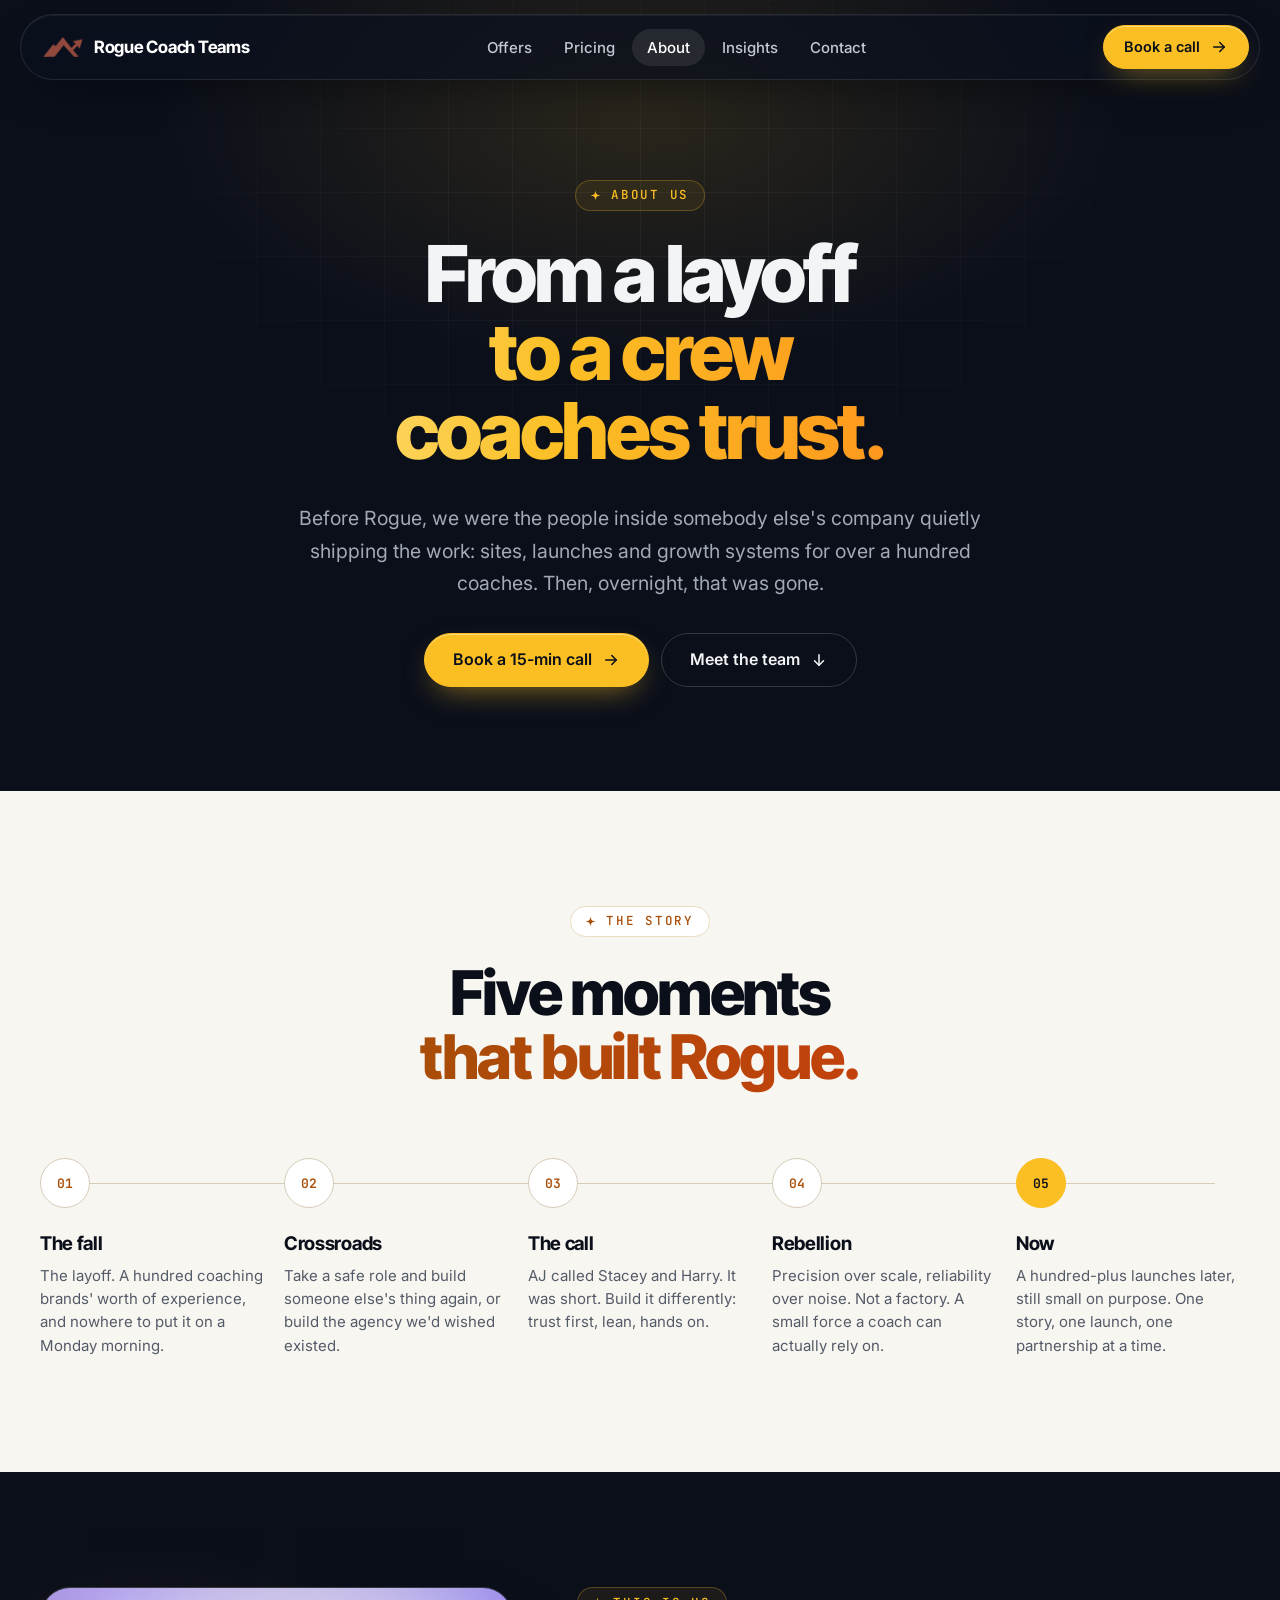
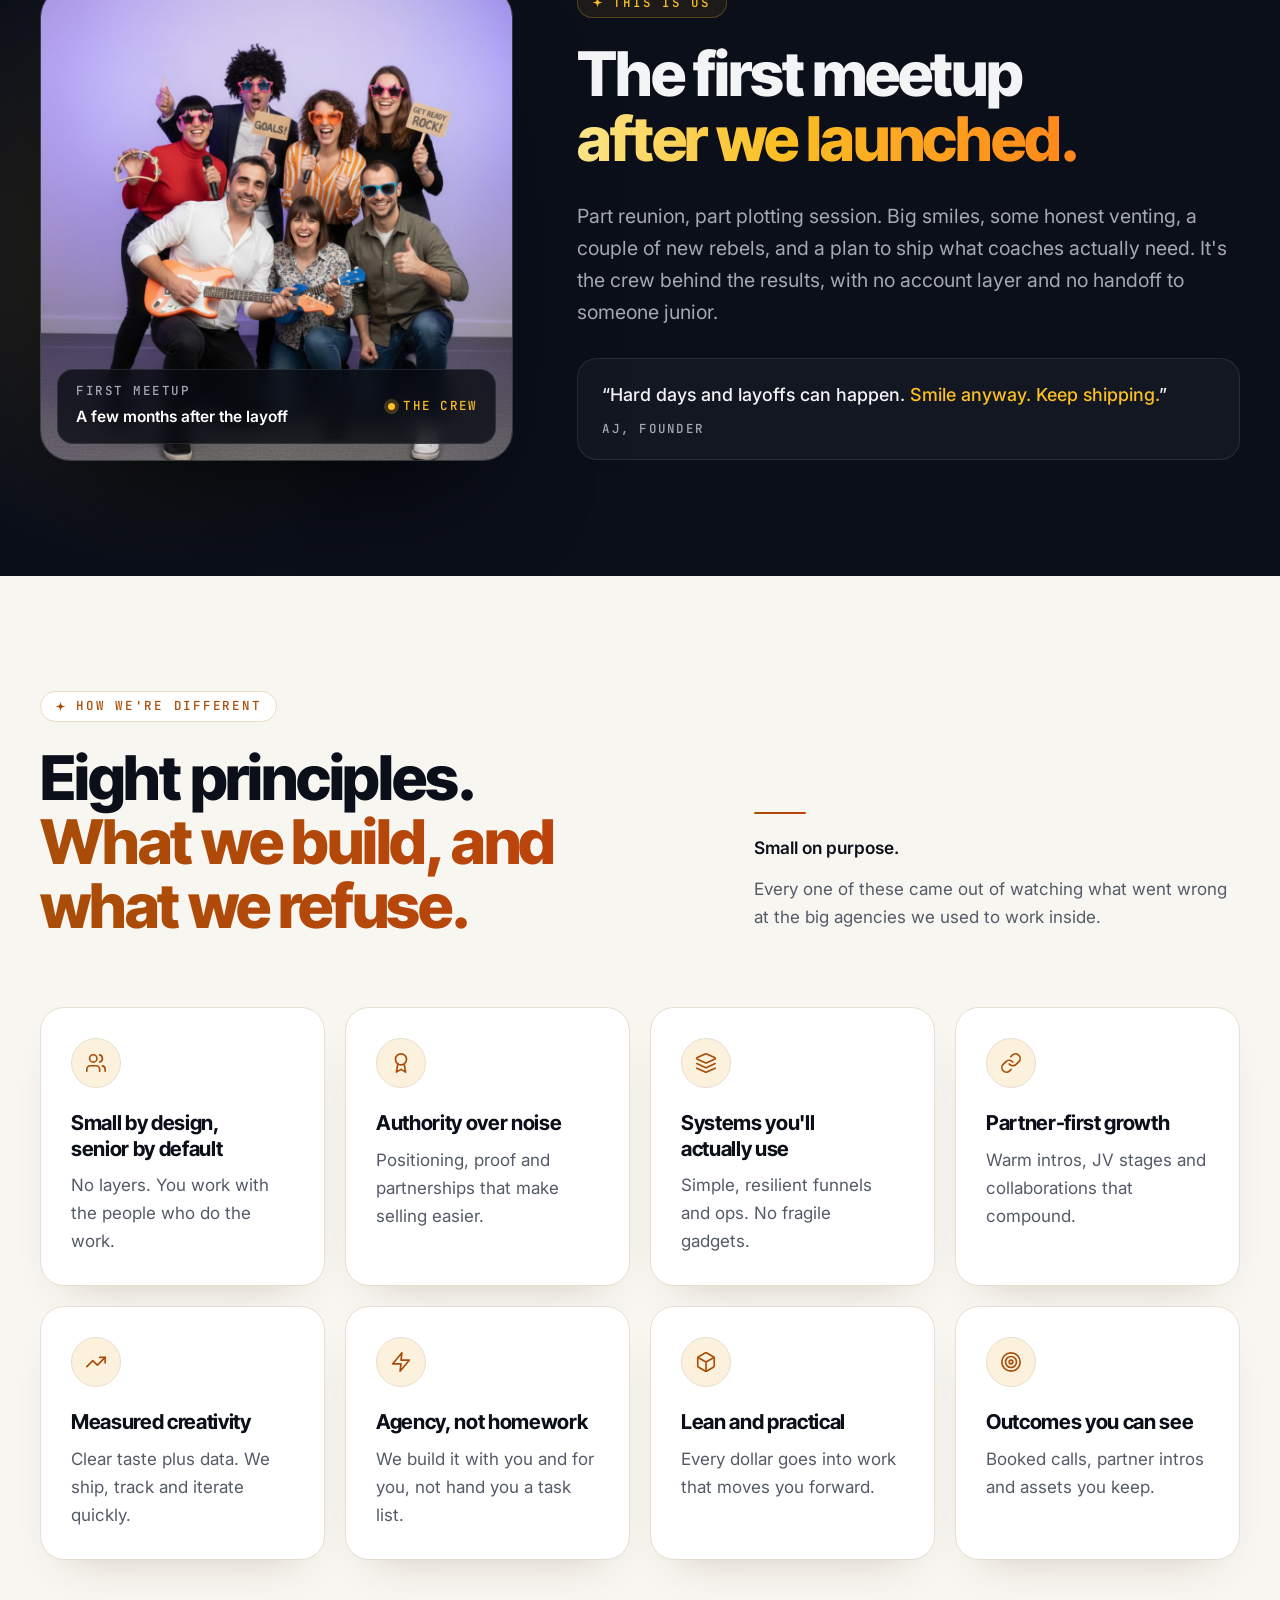
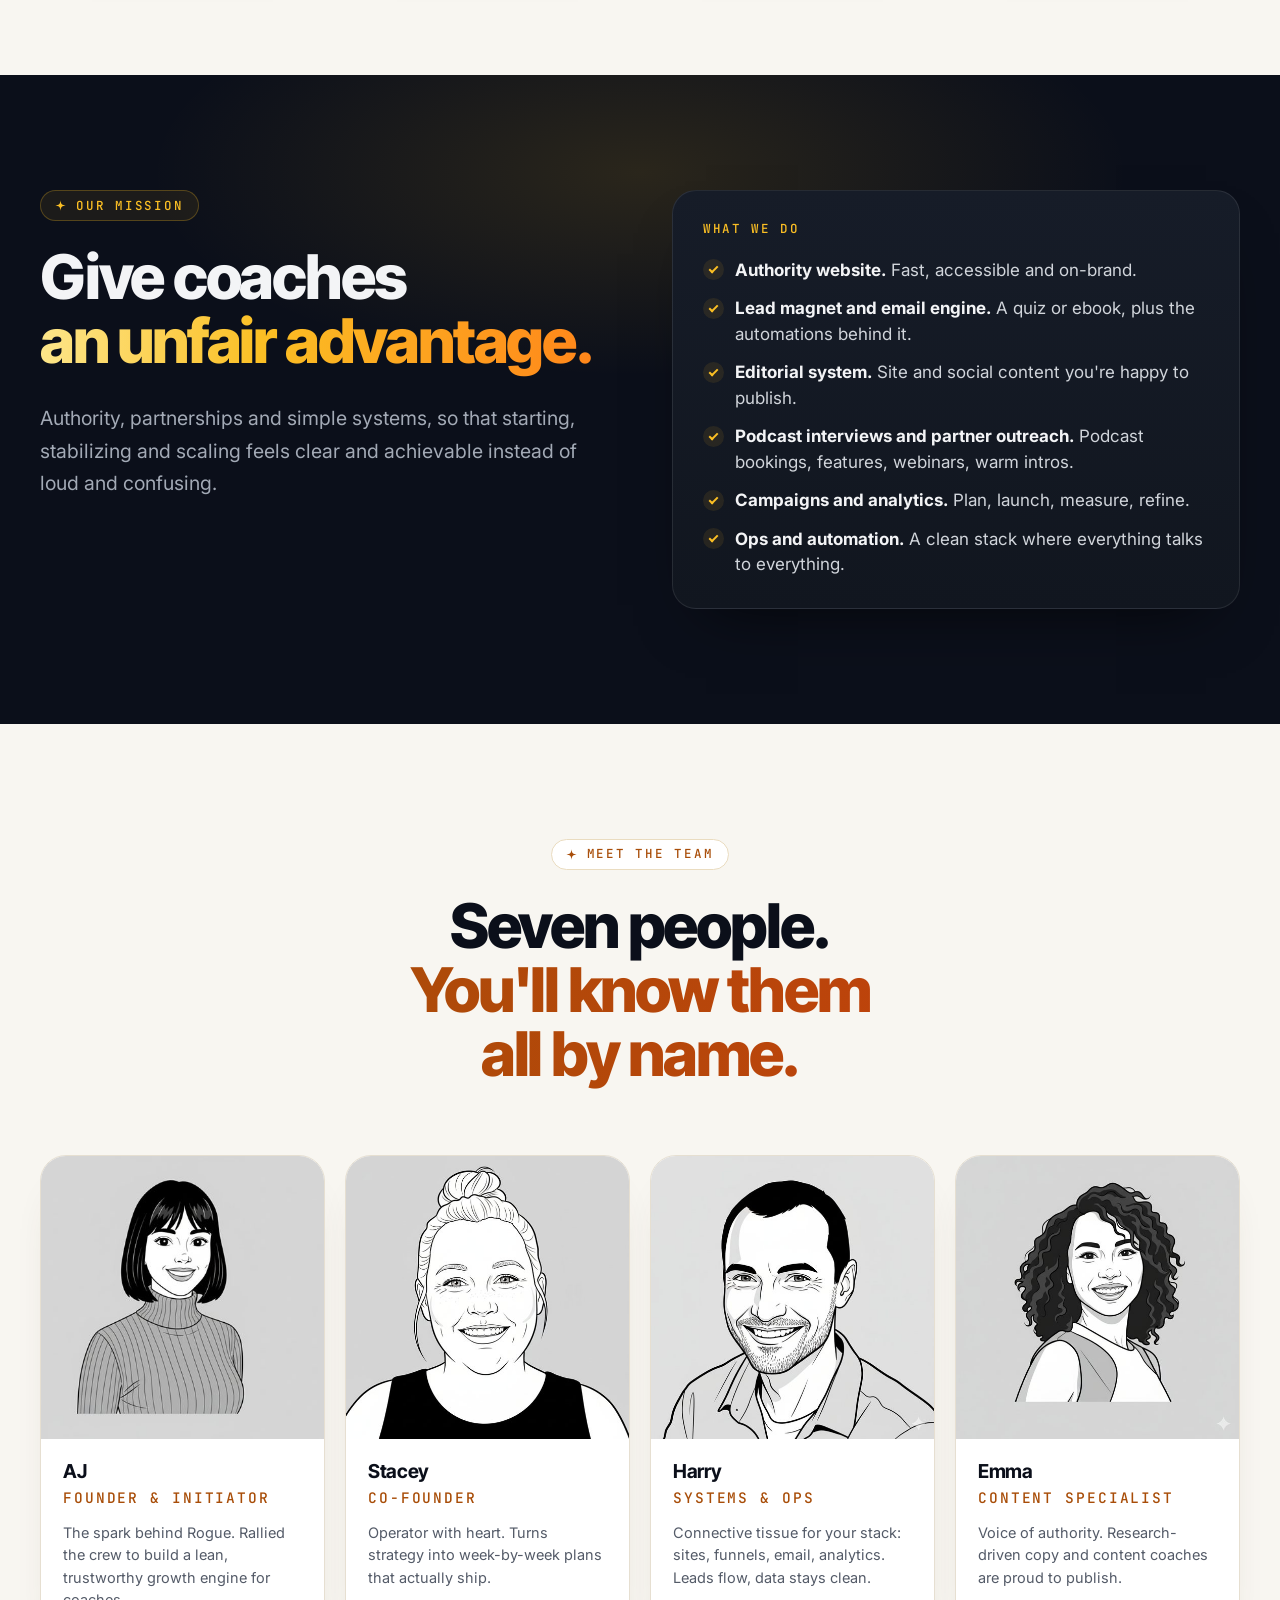
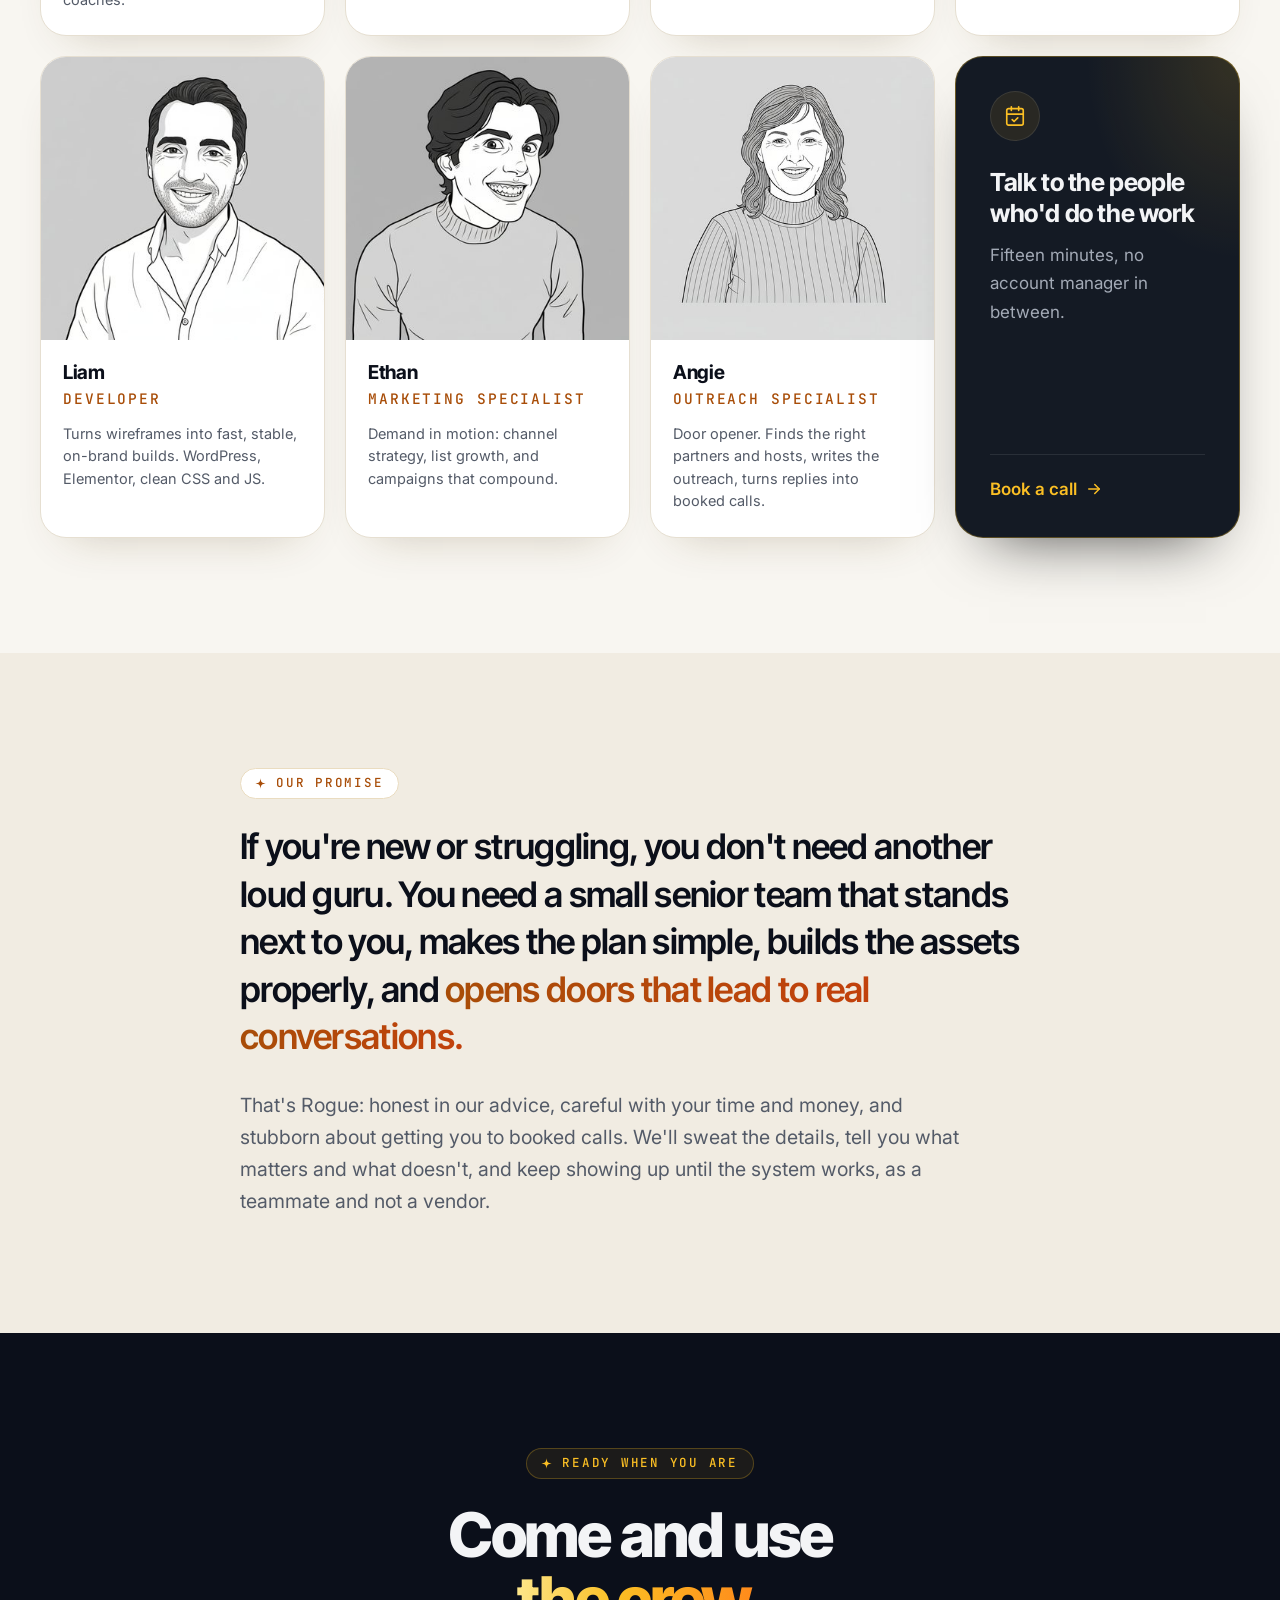
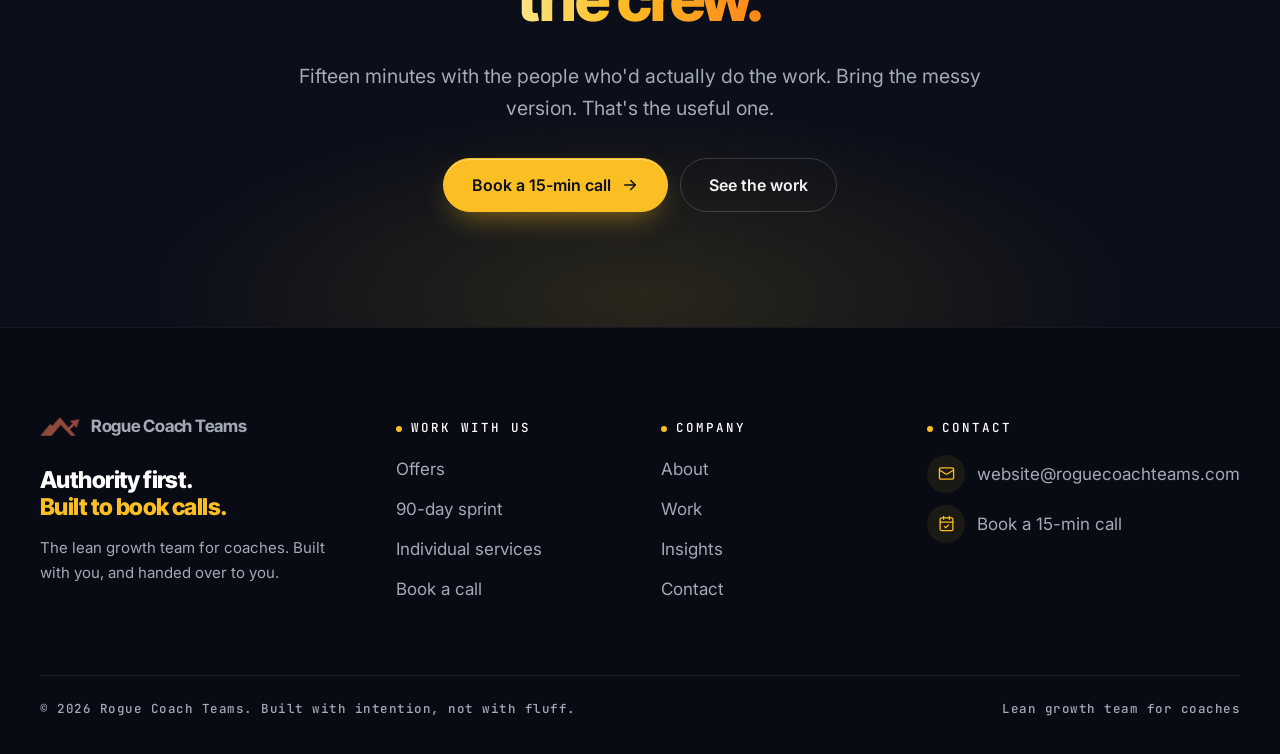
==== commit 2c1cf860: "Apply Anju's review: real client sites (Maria, Annette, Betty) scrolling in hero and work, JV wordin" ====
--- a/about.html
+++ b/about.html
@@ -36,7 +36,7 @@
   <header class="navbar">
     <a class="brand" href="index.html" aria-label="Rogue Coach Teams, home"><img src="assets/img/v2/mark.png" alt="" width="40" height="20"><span>Rogue Coach Teams</span></a>
     <nav class="nav" aria-label="Primary">
-      <a href="services.html">Services</a>
+      <a href="services.html">Offers</a>
       <a href="pricing.html">Pricing</a>
       <a href="about.html">About</a>
       <a href="insights.html">Insights</a>
@@ -48,7 +48,7 @@
 </div>
 
 <nav class="drawer" id="drawer" aria-label="Mobile">
-  <a href="services.html">Services</a>
+  <a href="services.html">Offers</a>
   <a href="pricing.html">Pricing</a>
   <a href="about.html">About</a>
   <a href="insights.html">Insights</a>
@@ -180,7 +180,7 @@
           <li><strong>Authority website.</strong> Fast, accessible and on-brand.</li>
           <li><strong>Lead magnet and email engine.</strong> A quiz or ebook, plus the automations behind it.</li>
           <li><strong>Editorial system.</strong> Site and social content you're happy to publish.</li>
-          <li><strong>JV and partner outreach.</strong> Podcast bookings, webinars, warm intros.</li>
+          <li><strong>Podcast interviews and partner outreach.</strong> Podcast bookings, features, webinars, warm intros.</li>
           <li><strong>Campaigns and analytics.</strong> Plan, launch, measure, refine.</li>
           <li><strong>Ops and automation.</strong> A clean stack where everything talks to everything.</li>
         </ul>
@@ -282,7 +282,7 @@
       <div>
         <h4>Work with us</h4>
         <ul>
-          <li><a href="services.html">Services</a></li>
+          <li><a href="services.html">Offers</a></li>
           <li><a href="sprint.html">90-day sprint</a></li>
           <li><a href="pricing.html">Individual services</a></li>
           <li><a href="https://calendly.com/roguecoachteams/rebel-strategy-call">Book a call</a></li>
@@ -300,7 +300,7 @@
       <div class="ftr__contact">
         <h4>Contact</h4>
         <ul>
-          <li><a href="mailto:roguecoachteams@gmail.com"><span class="ico"><svg class="i" aria-hidden="true"><use href="assets/icons.svg#mail"/></svg></span>roguecoachteams@gmail.com</a></li>
+          <li><a href="mailto:website@roguecoachteams.com"><span class="ico"><svg class="i" aria-hidden="true"><use href="assets/icons.svg#mail"/></svg></span>website@roguecoachteams.com</a></li>
           <li><a href="https://calendly.com/roguecoachteams/rebel-strategy-call"><span class="ico"><svg class="i" aria-hidden="true"><use href="assets/icons.svg#calendar"/></svg></span>Book a 15-min call</a></li>
         </ul>
       </div>
@@ -311,6 +311,7 @@
     </div>
   </div>
 </footer>
+
 
 <script src="assets/js/site.js"></script>
 <!-- /@footer -->
--- a/assets/css/site.css
+++ b/assets/css/site.css
@@ -1024,3 +1024,34 @@
   .cta-row .btn { width: 100%; }
   .ccard .btn { align-self: stretch; }
 }
+
+
+/* ---- client-site frames that scroll (hero fan + work cards) ---- */
+.frame .scroll { display: block; overflow: hidden; aspect-ratio: 16 / 10; }
+.frame .scroll img { width: 100%; height: auto; aspect-ratio: auto; object-fit: initial; animation: pagescroll 22s ease-in-out infinite alternate; will-change: transform; }
+.fan .frame--l .scroll img { animation-duration: 26s; animation-delay: -6s; }
+.fan .frame--r .scroll img { animation-duration: 30s; animation-delay: -12s; }
+@keyframes pagescroll { 0%, 8% { transform: translateY(0); } 92%, 100% { transform: translateY(calc(-100% + 100cqh)); } }
+.frame .scroll { container-type: size; }
+.wcard__link { display: block; color: inherit; text-decoration: none; }
+.wcard .frame img { aspect-ratio: 1280 / 2600; height: auto; object-fit: initial; object-position: initial; transition: none; }
+.wcard .frame { aspect-ratio: 4 / 5; overflow: hidden; }
+.wcard .frame img { animation: pagescroll2 24s ease-in-out infinite alternate; }
+@keyframes pagescroll2 { 0%, 8% { transform: translateY(0); } 92%, 100% { transform: translateY(calc(-100% + 100cqh)); } }
+.wcard .frame { container-type: size; }
+.wcard .frame__bar { position: relative; z-index: 1; }
+.crew-solo { max-width: 780px; }
+@media (prefers-reduced-motion: reduce) { .frame .scroll img, .wcard .frame img { animation: none; } }
+
+/* ---- WhatsApp widget ---- */
+.wa { position: fixed; right: 20px; bottom: 20px; z-index: 60; display: inline-flex; align-items: center; gap: 10px; padding: 13px 18px; border-radius: 999px; background: #25D366; color: #06210f; font: 700 14px/1 var(--f-body, Inter, sans-serif); text-decoration: none; box-shadow: 0 8px 24px rgba(0,0,0,.28); }
+.wa:hover { transform: translateY(-2px); }
+.wa .i { width: 20px; height: 20px; }
+@media (max-width: 640px) { .wa span { display: none; } .wa { padding: 15px; } }
+
+/* ---- offer landing page: line-item cards ---- */
+.items .item { position: relative; }
+.item__n { position: absolute; top: 22px; right: 26px; font: 600 12.5px/1 var(--f-mono); letter-spacing: 0.12em; color: var(--mute); }
+.item h3 { margin: 20px 0 10px; }
+.item__why { margin-top: 20px; padding-top: 16px; border-top: 1px solid rgba(127,127,127,.22); font-size: 0.95rem; }
+.frame__bar span { font: 500 10.5px/1 var(--f-mono, monospace); color: #6b7280; display: flex; align-items: center; padding: 0 12px; overflow: hidden; white-space: nowrap; text-overflow: ellipsis; }
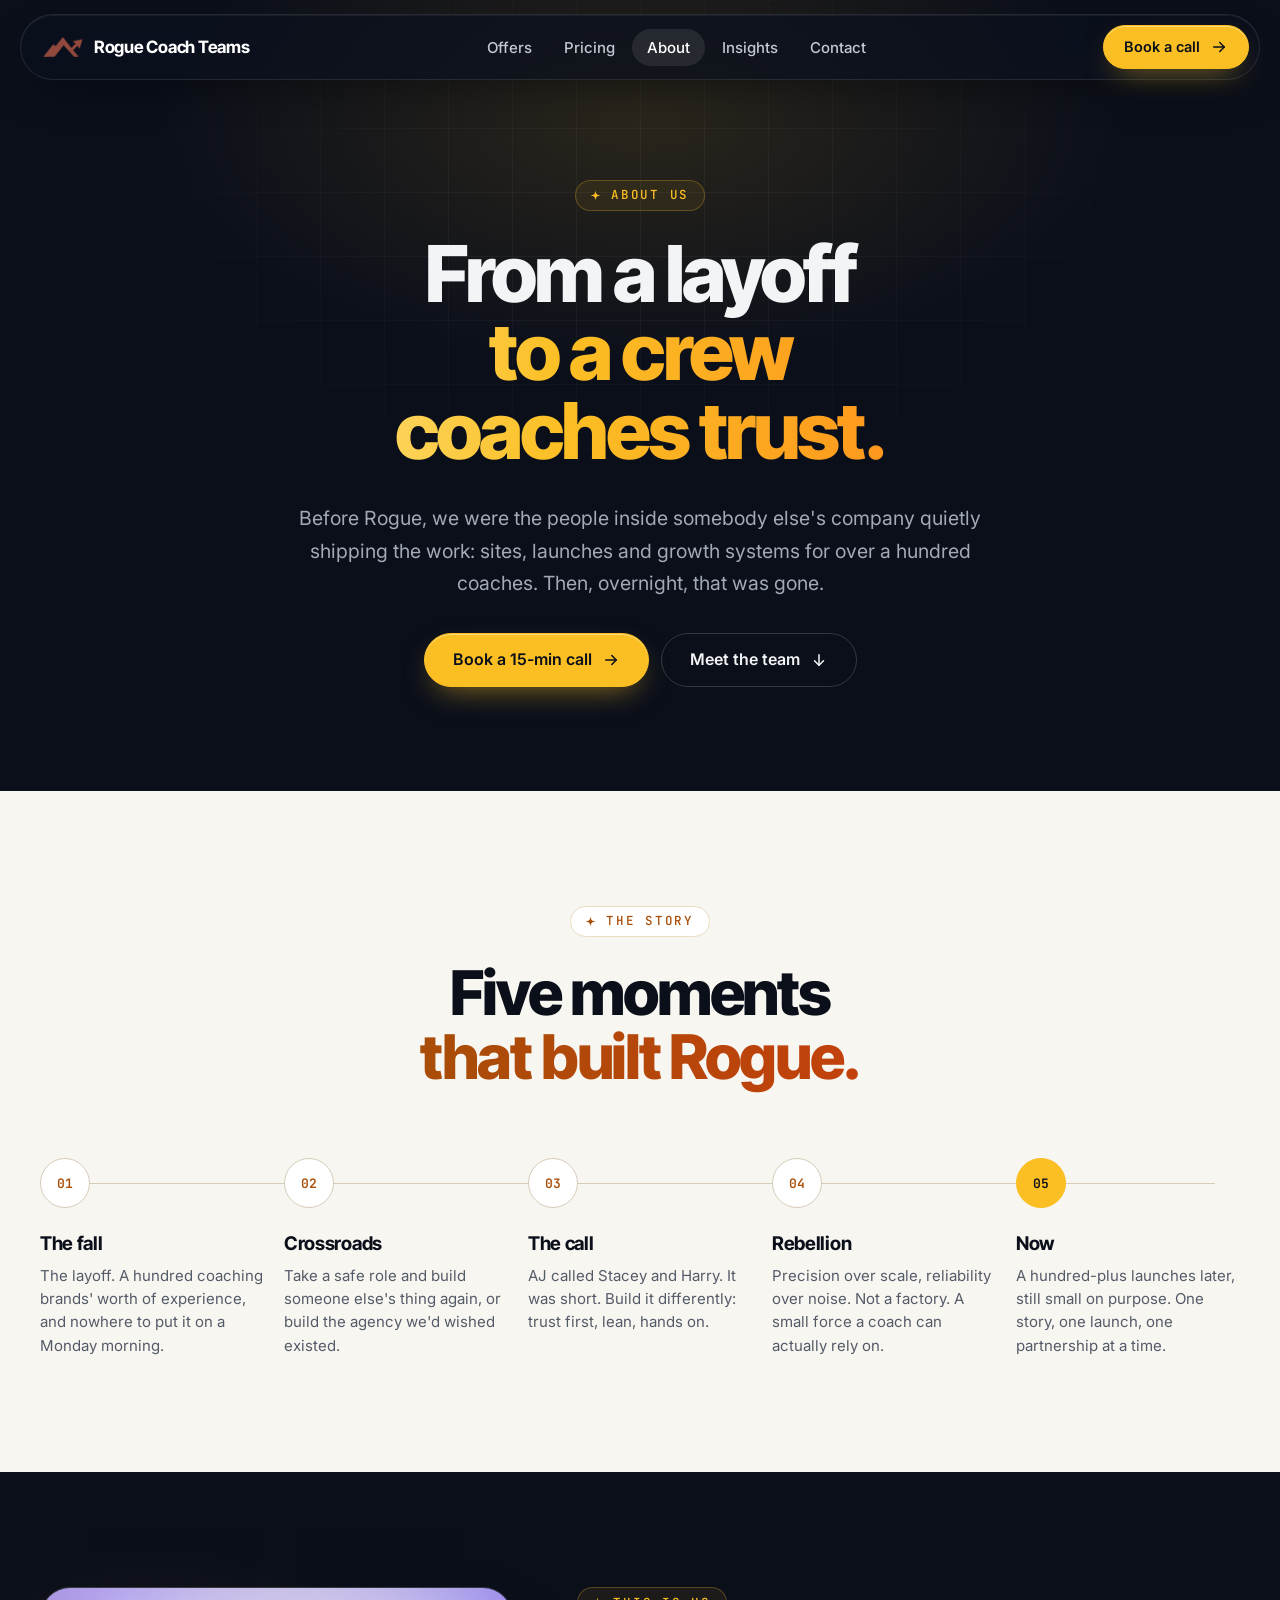
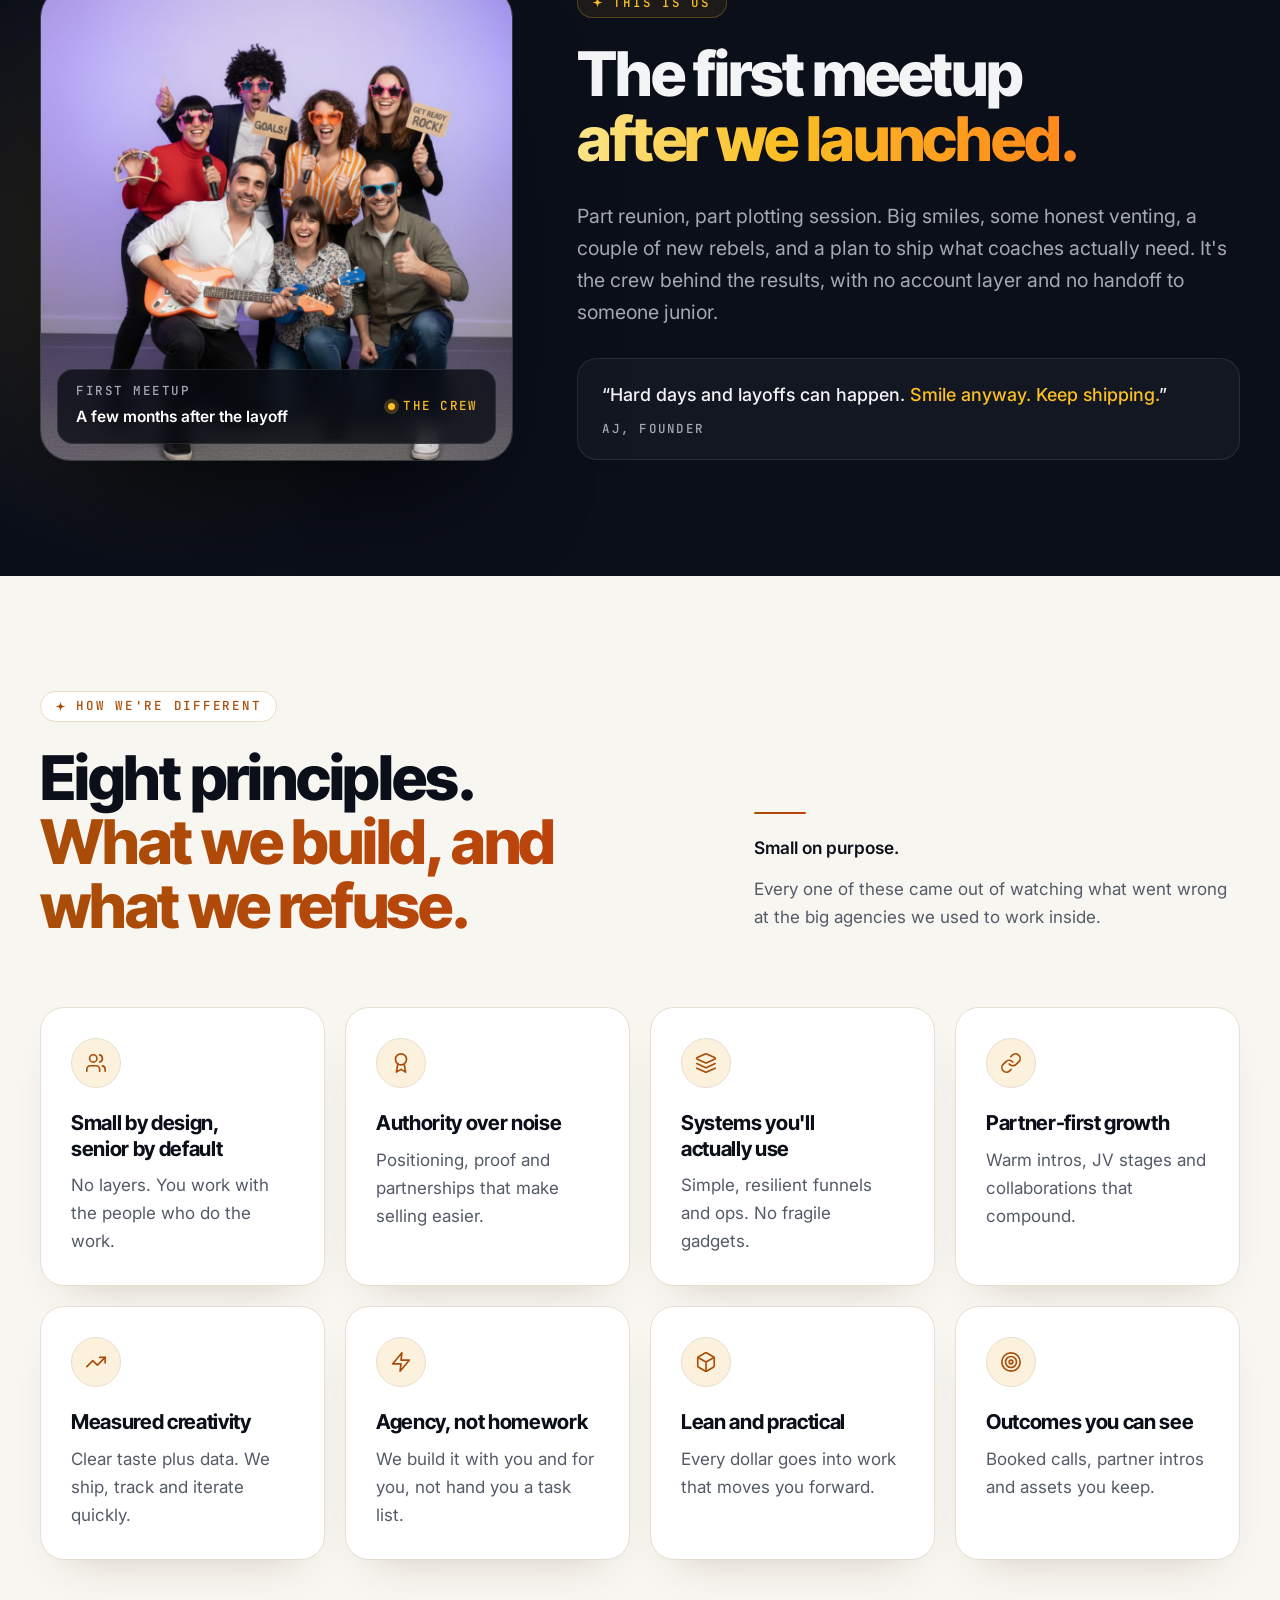
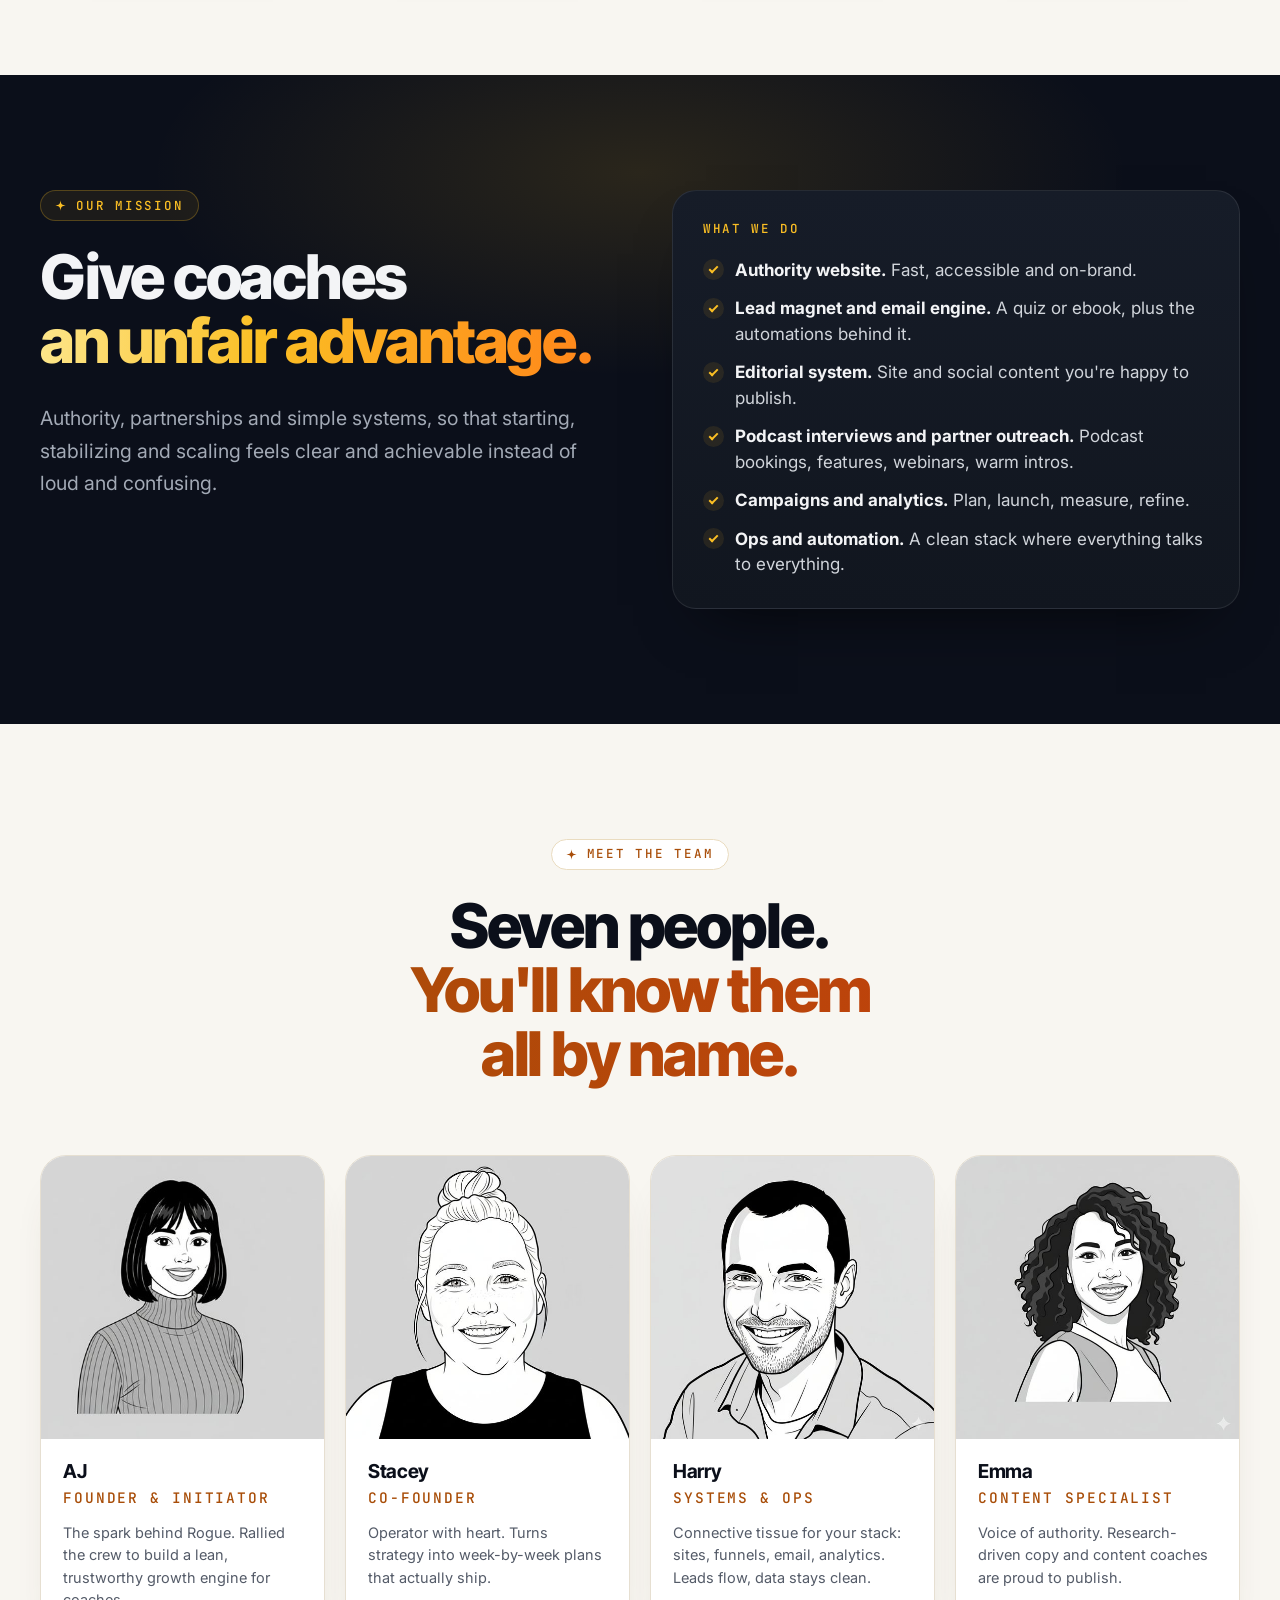
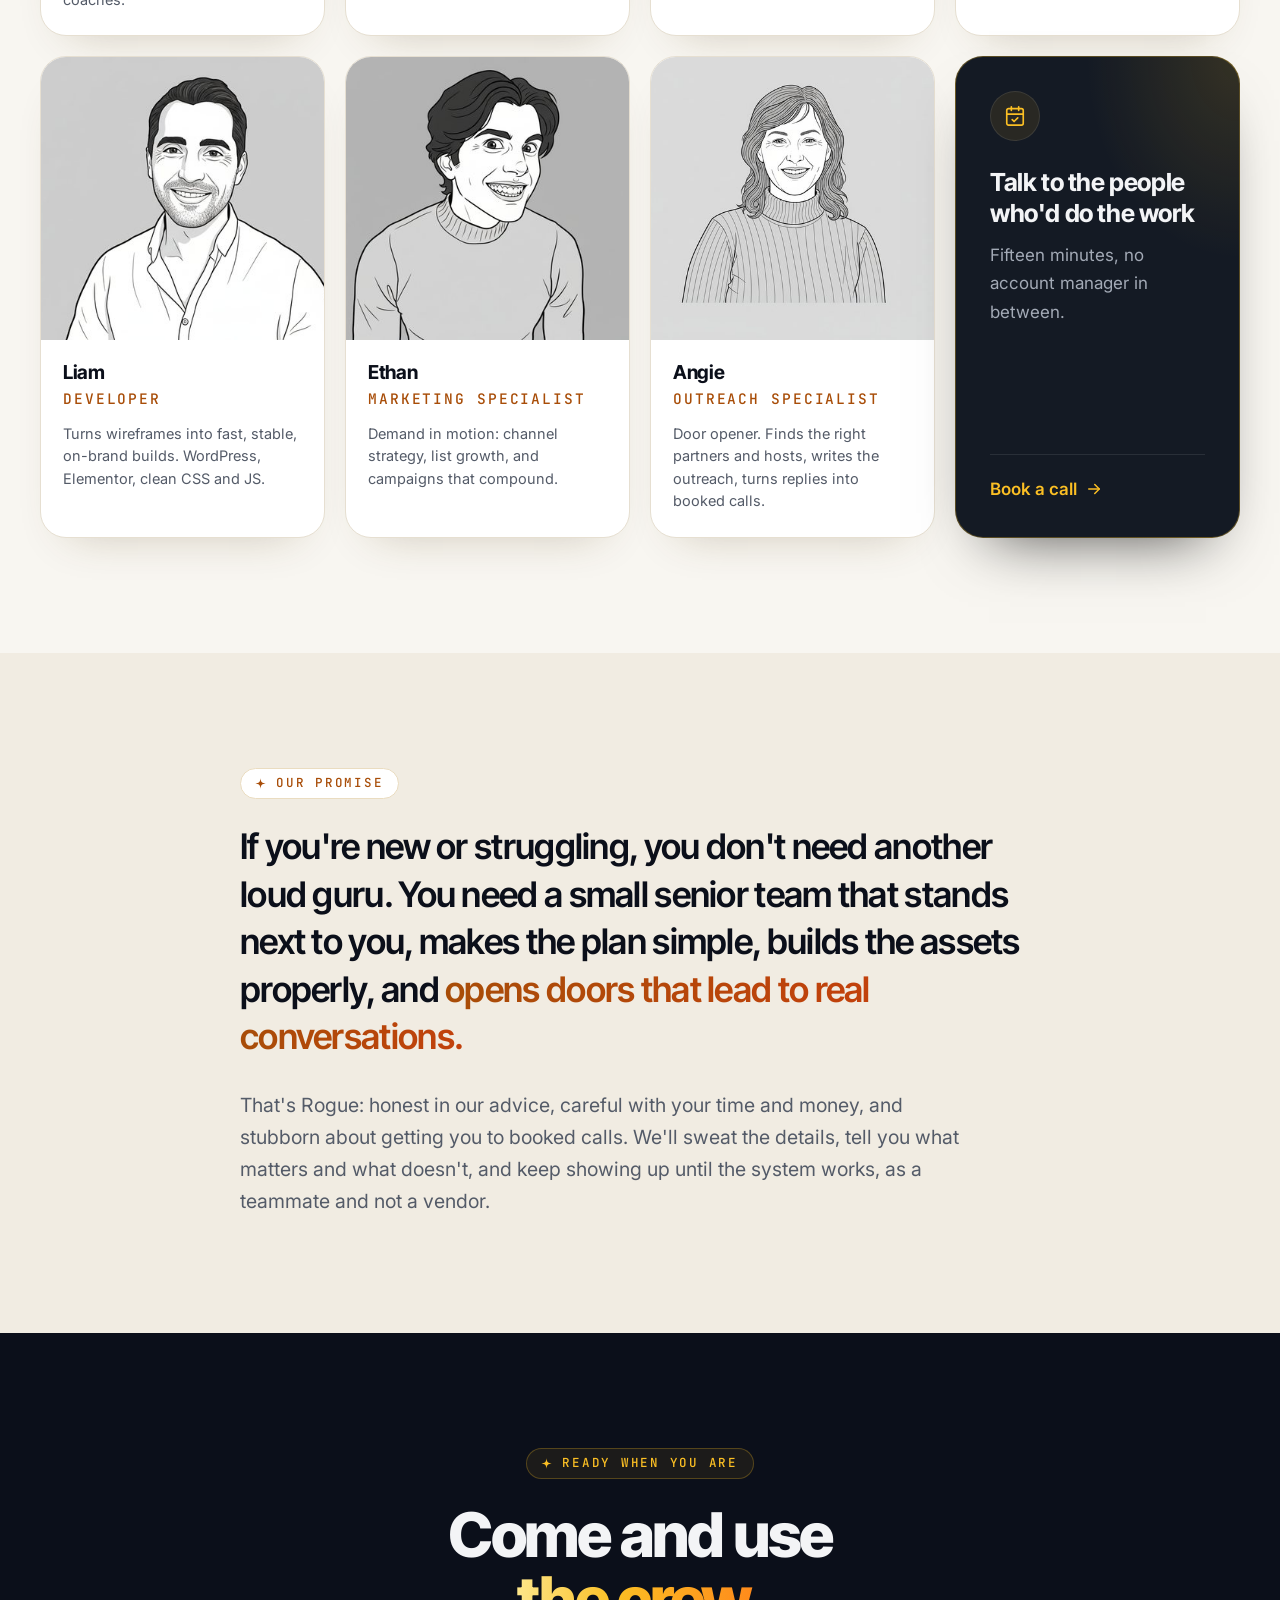
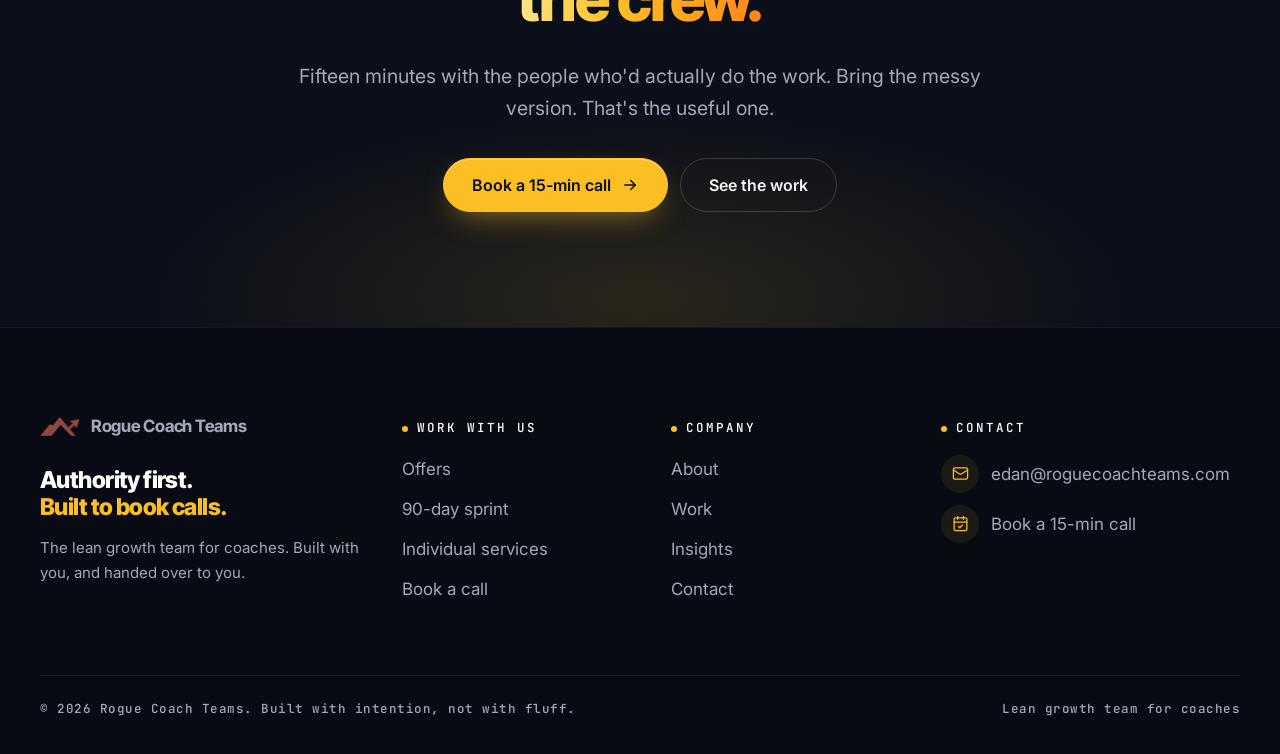
==== commit bd79c1dc: "Go live on WordPress at the existing slugs: WP packaging, static-page mu-plugin, migration script; e" ====
--- a/about.html
+++ b/about.html
@@ -300,7 +300,7 @@
       <div class="ftr__contact">
         <h4>Contact</h4>
         <ul>
-          <li><a href="mailto:website@roguecoachteams.com"><span class="ico"><svg class="i" aria-hidden="true"><use href="assets/icons.svg#mail"/></svg></span>website@roguecoachteams.com</a></li>
+          <li><a href="mailto:edan@roguecoachteams.com"><span class="ico"><svg class="i" aria-hidden="true"><use href="assets/icons.svg#mail"/></svg></span>edan@roguecoachteams.com</a></li>
           <li><a href="https://calendly.com/roguecoachteams/rebel-strategy-call"><span class="ico"><svg class="i" aria-hidden="true"><use href="assets/icons.svg#calendar"/></svg></span>Book a 15-min call</a></li>
         </ul>
       </div>
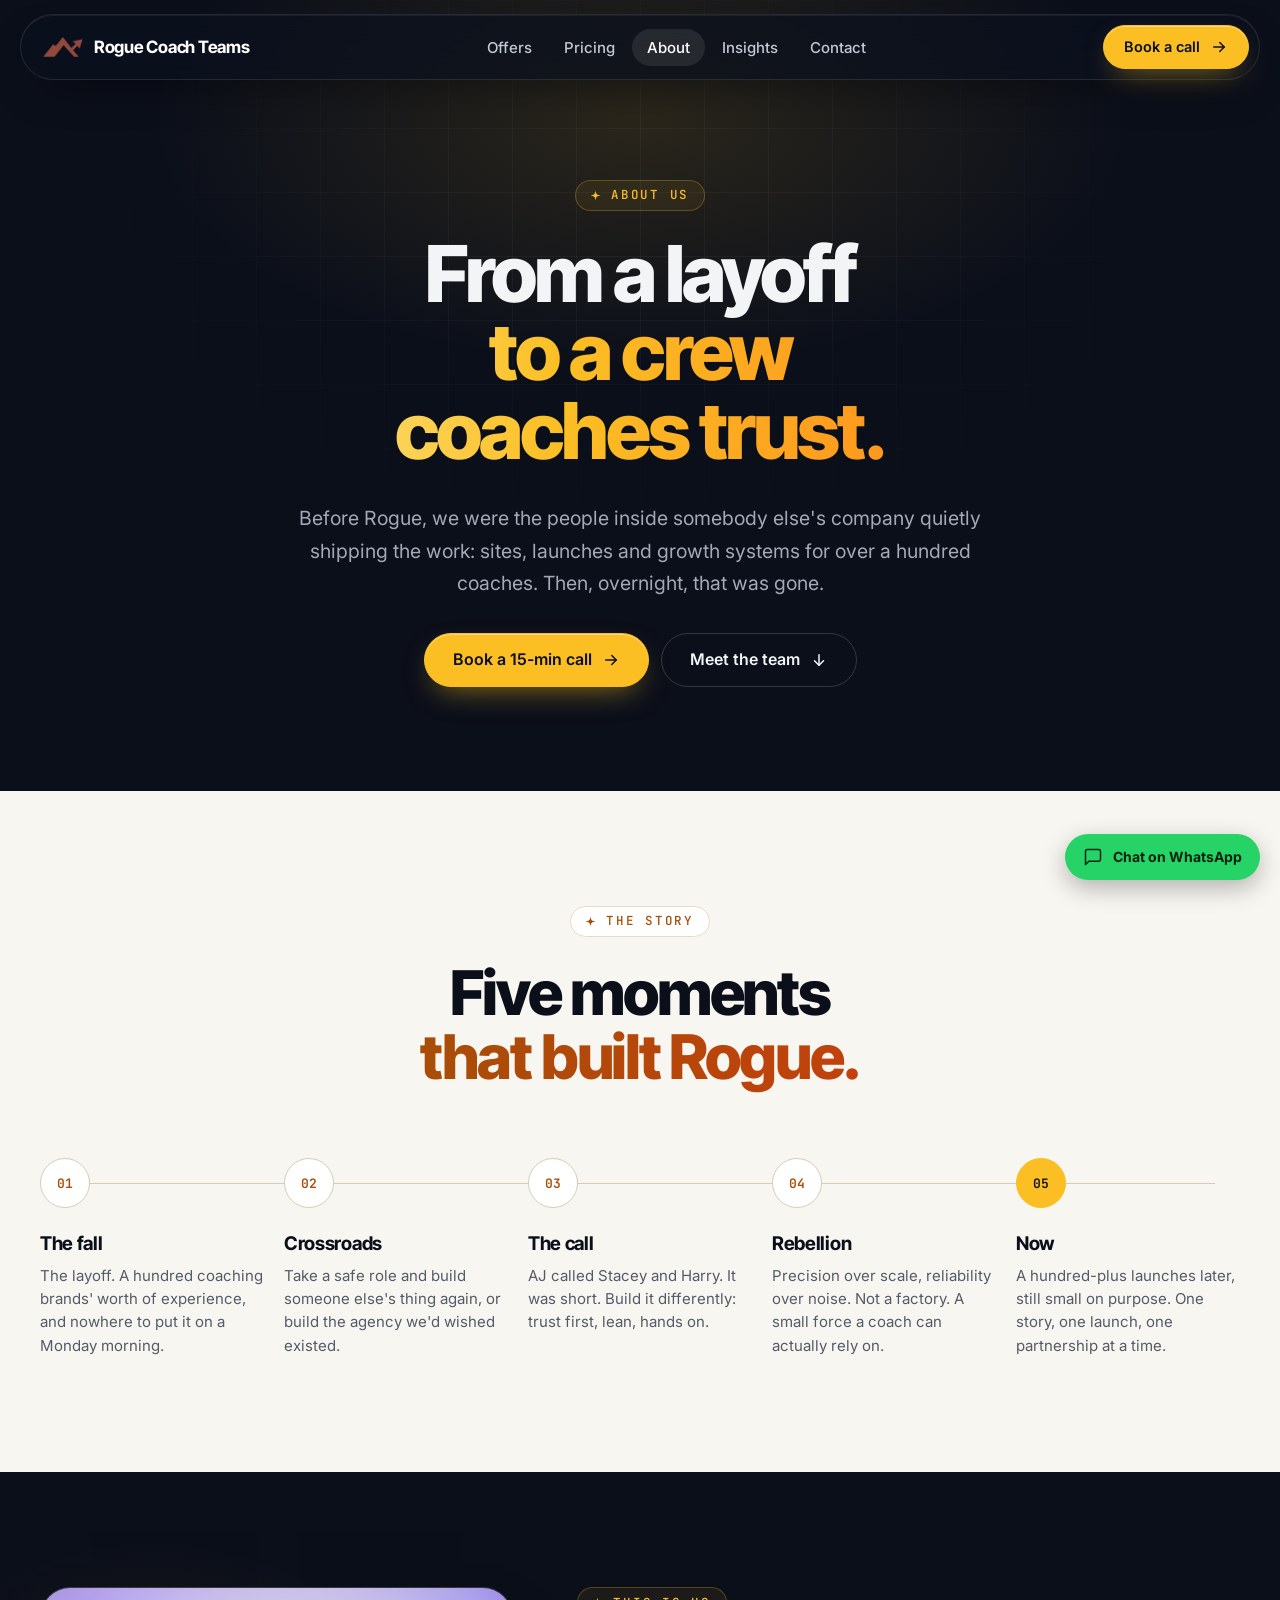
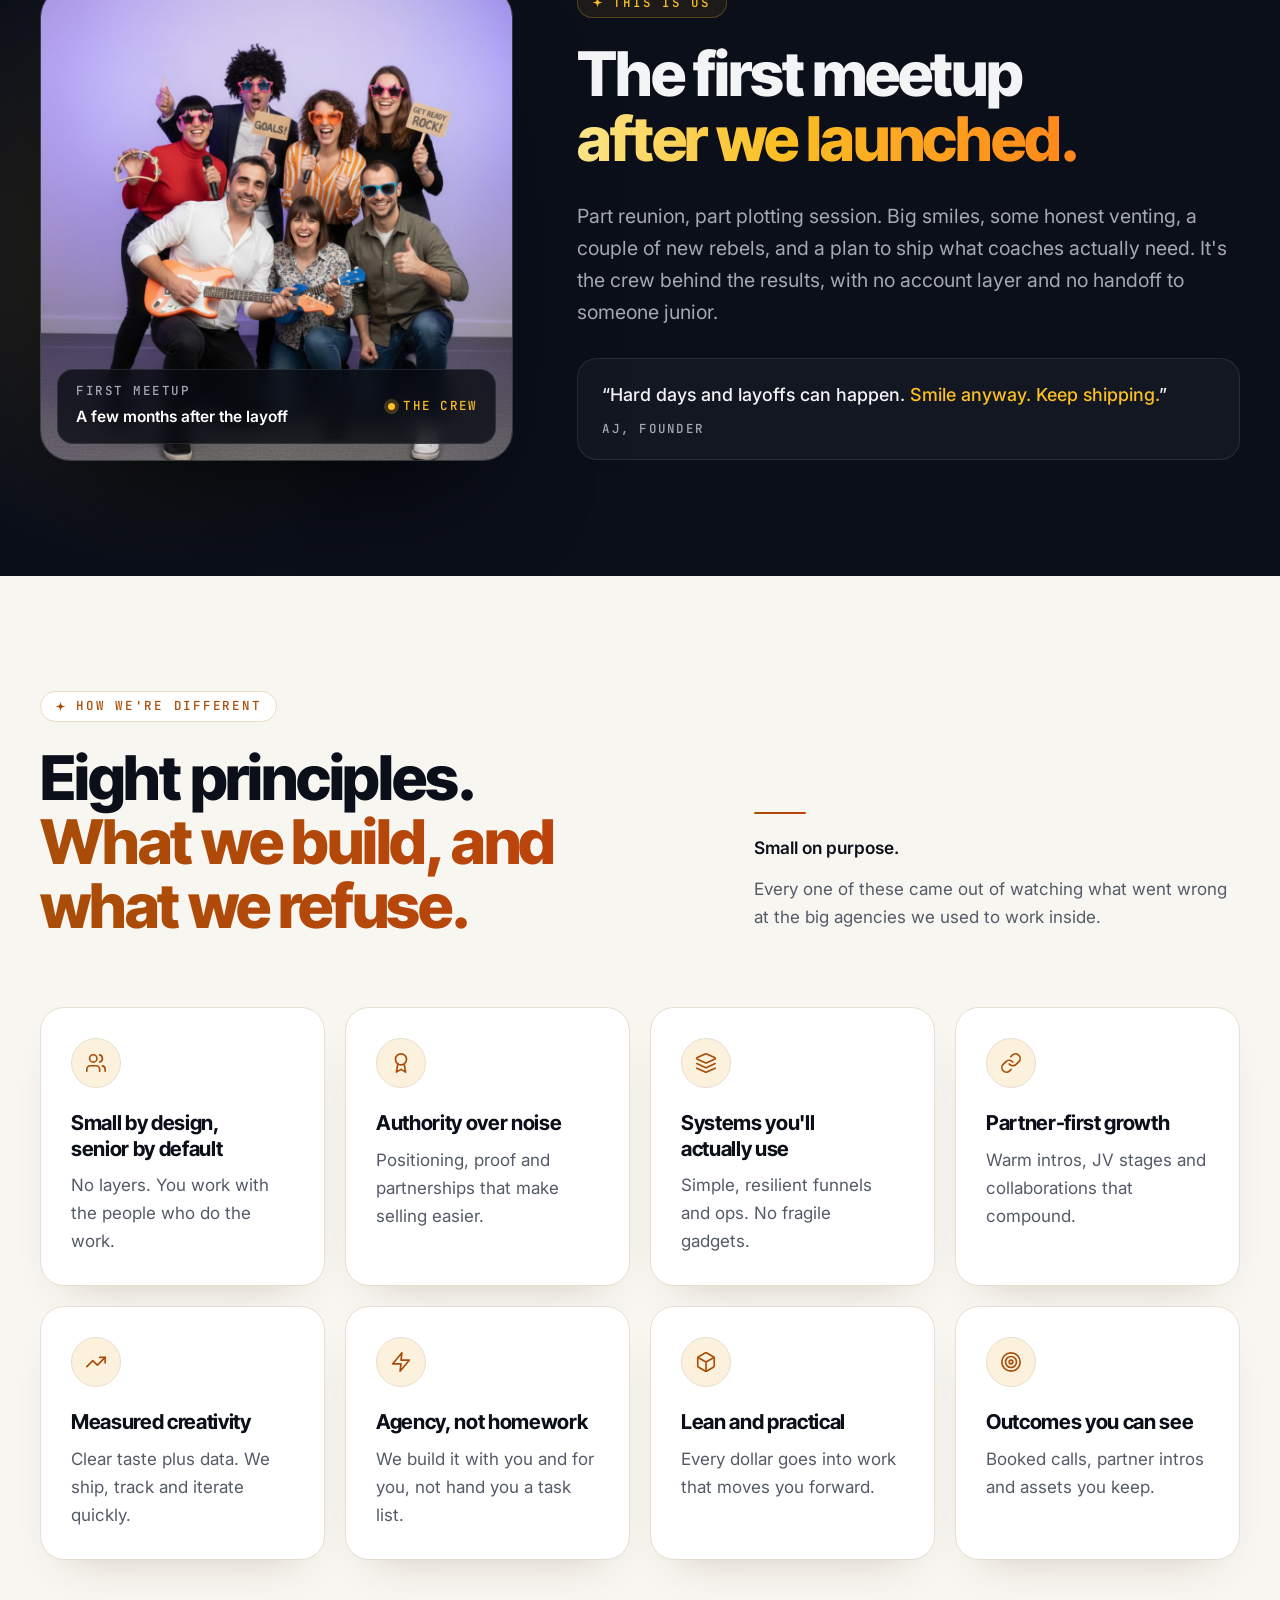
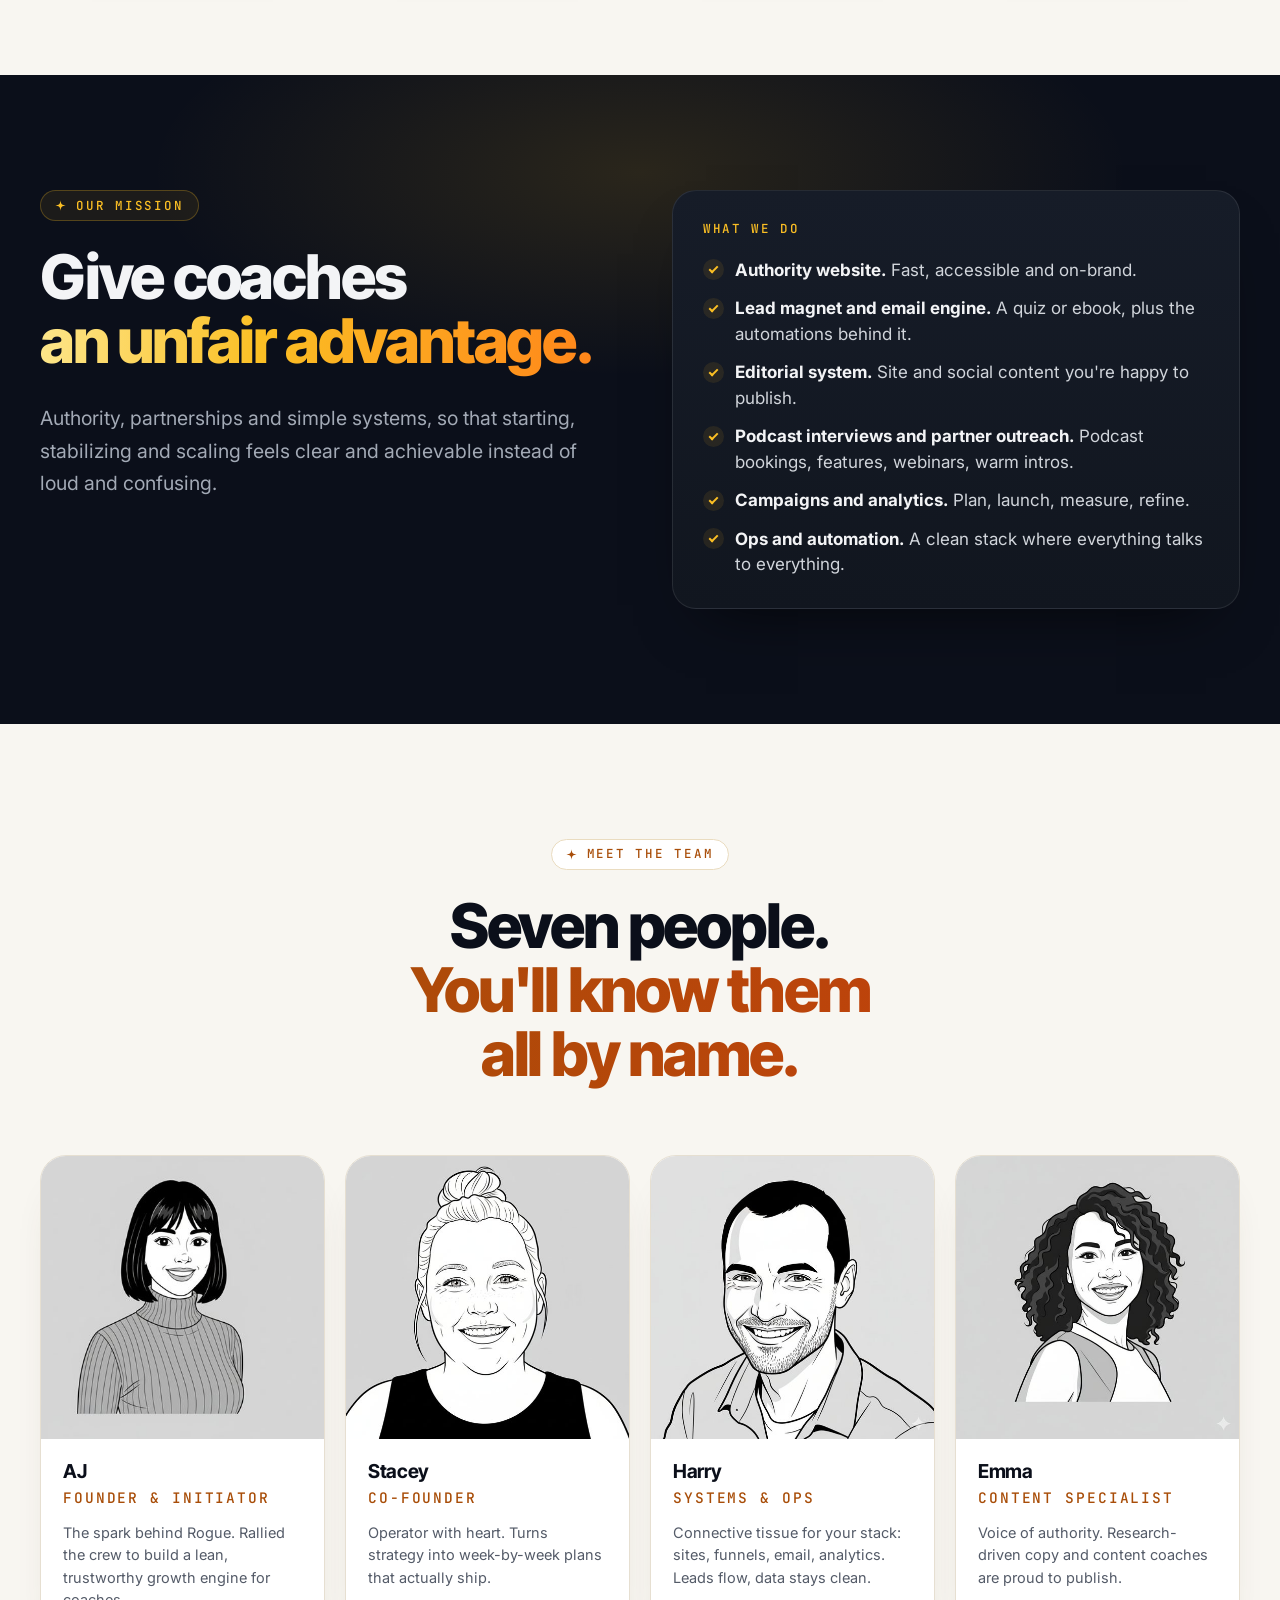
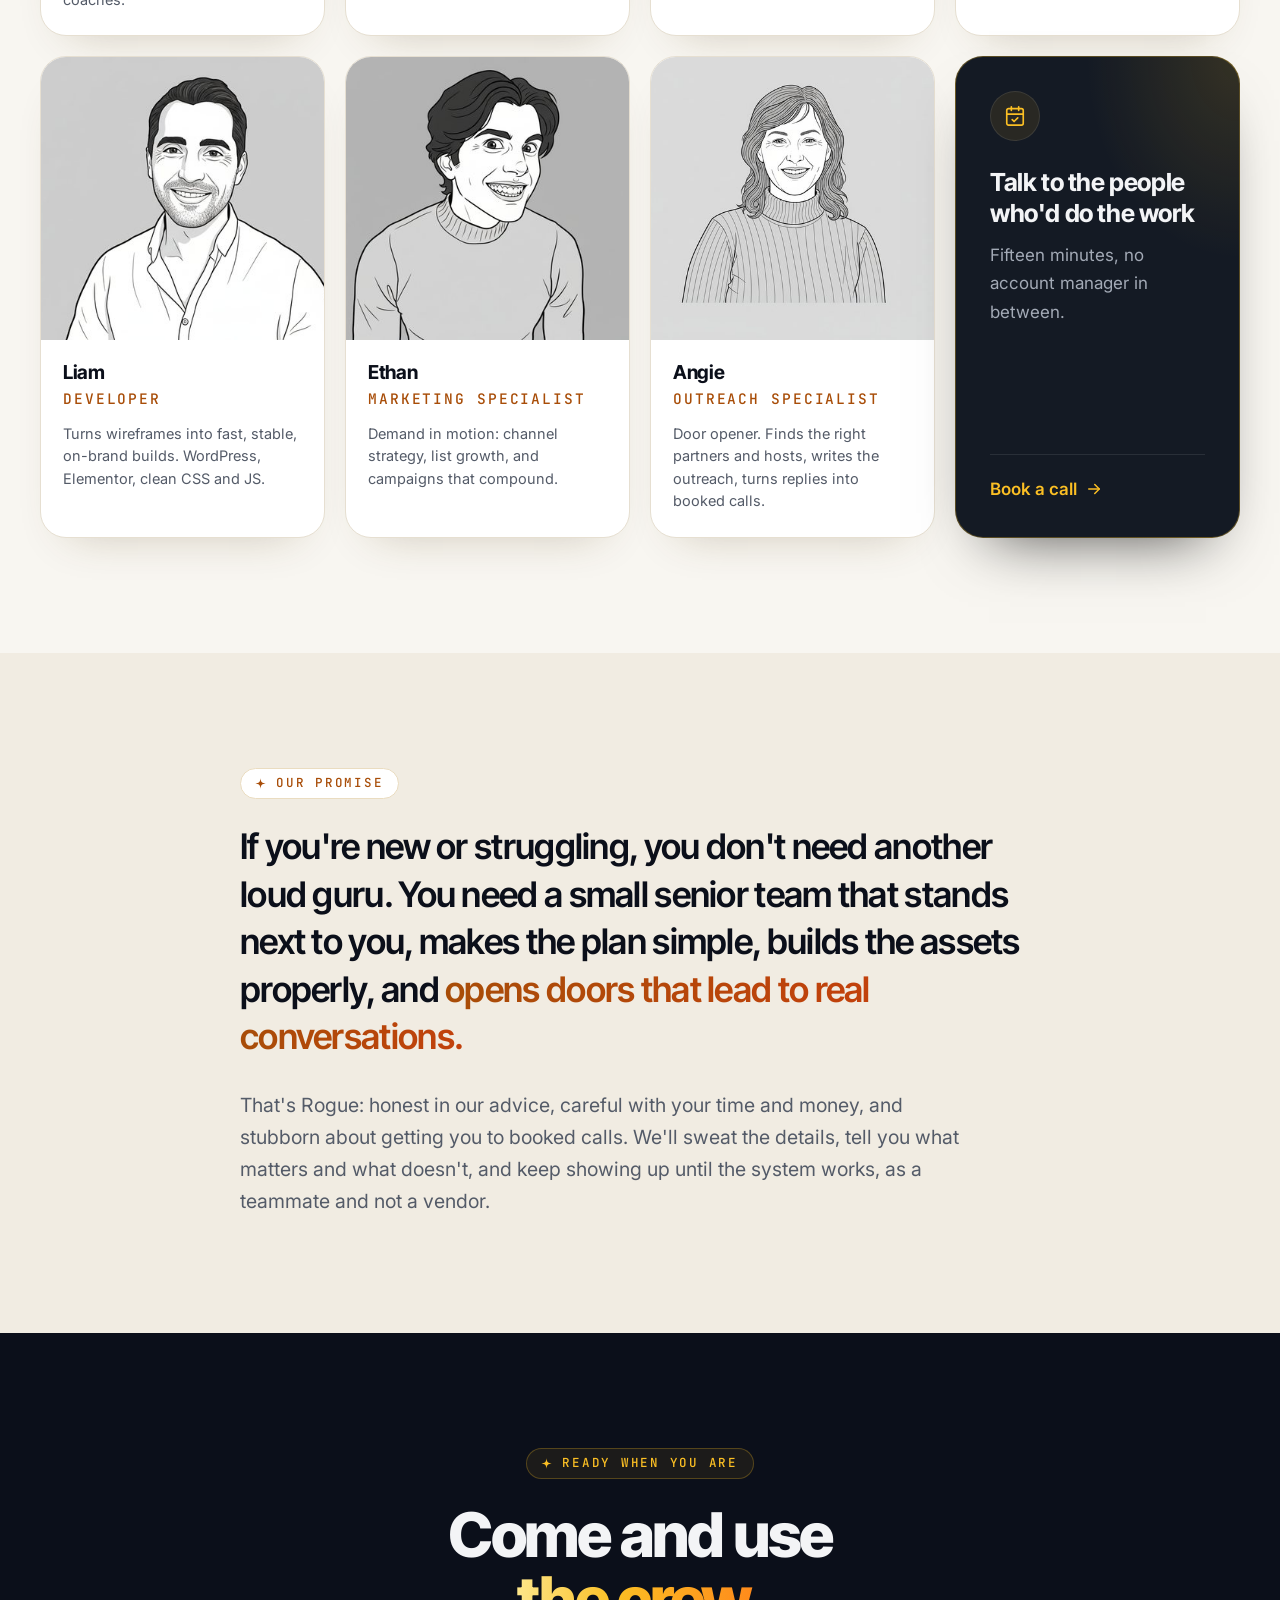
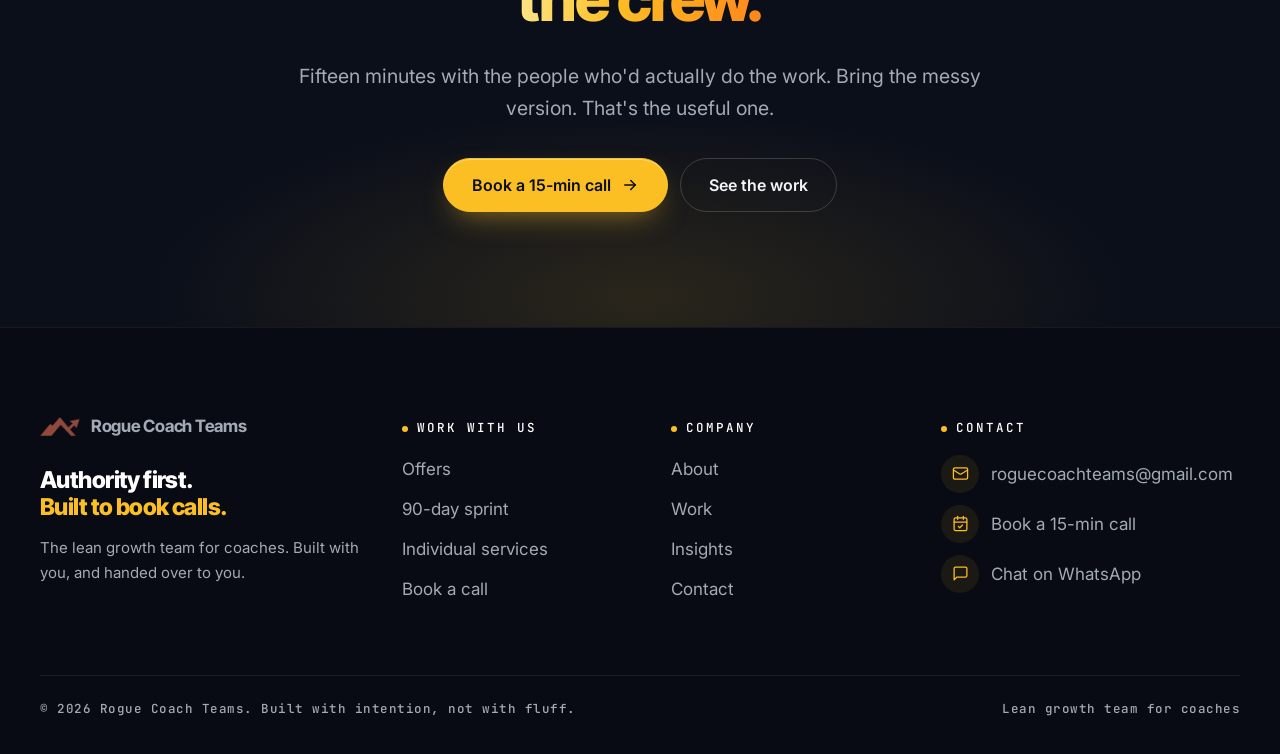
==== commit b9403a45: "Contact email back to roguecoachteams@gmail.com, WhatsApp +1 320 291 1634, PayPal buttons restored a" ====
--- a/about.html
+++ b/about.html
@@ -300,8 +300,9 @@
       <div class="ftr__contact">
         <h4>Contact</h4>
         <ul>
-          <li><a href="mailto:edan@roguecoachteams.com"><span class="ico"><svg class="i" aria-hidden="true"><use href="assets/icons.svg#mail"/></svg></span>edan@roguecoachteams.com</a></li>
+          <li><a href="mailto:roguecoachteams@gmail.com"><span class="ico"><svg class="i" aria-hidden="true"><use href="assets/icons.svg#mail"/></svg></span>roguecoachteams@gmail.com</a></li>
           <li><a href="https://calendly.com/roguecoachteams/rebel-strategy-call"><span class="ico"><svg class="i" aria-hidden="true"><use href="assets/icons.svg#calendar"/></svg></span>Book a 15-min call</a></li>
+          <li><a href="https://wa.me/13202911634"><span class="ico"><svg class="i" aria-hidden="true"><use href="assets/icons.svg#message"/></svg></span>Chat on WhatsApp</a></li>
         </ul>
       </div>
     </div>
@@ -313,6 +314,7 @@
 </footer>
 
 
+<a class="wa" href="https://wa.me/13202911634?text=Hi%20Rogue%20Coach%20Teams" target="_blank" rel="noopener" aria-label="Chat with us on WhatsApp"><svg class="i" aria-hidden="true"><use href="assets/icons.svg#message"/></svg><span>Chat on WhatsApp</span></a>
 <script src="assets/js/site.js"></script>
 <!-- /@footer -->
 </body>
